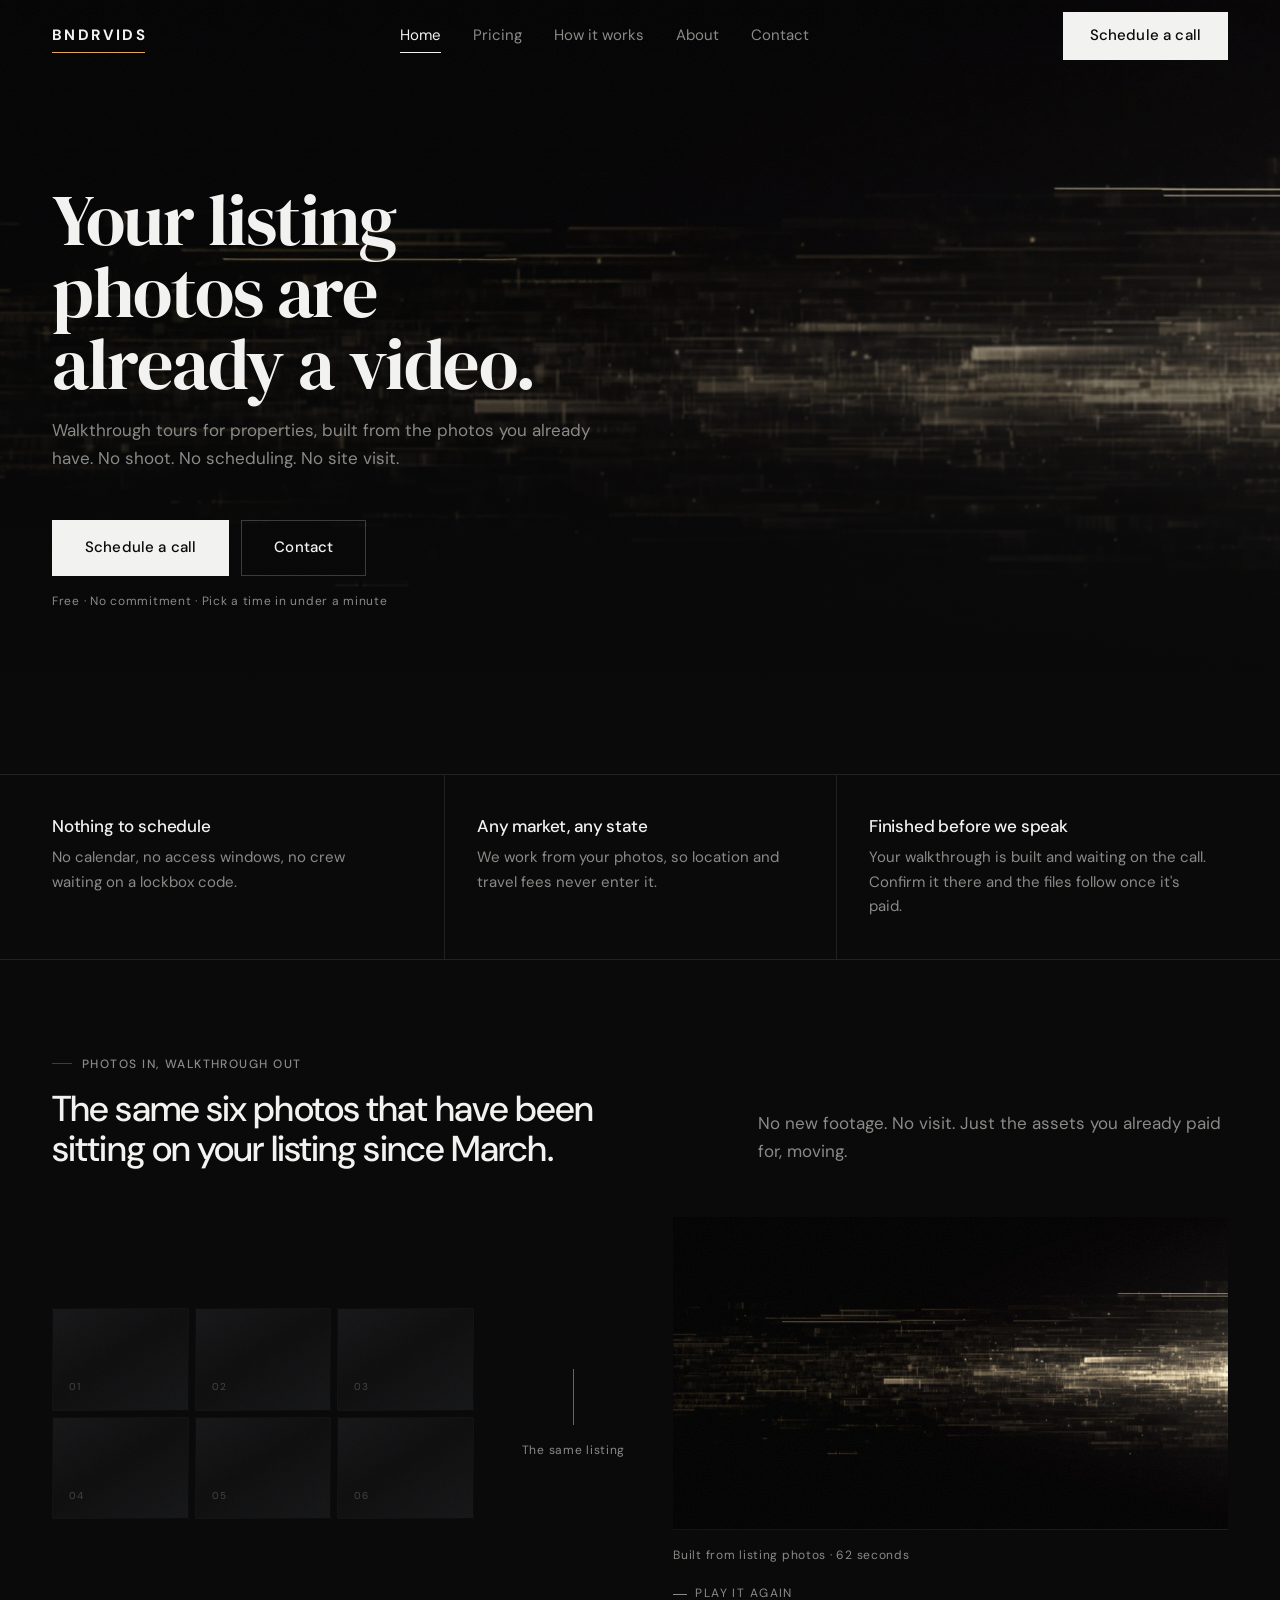
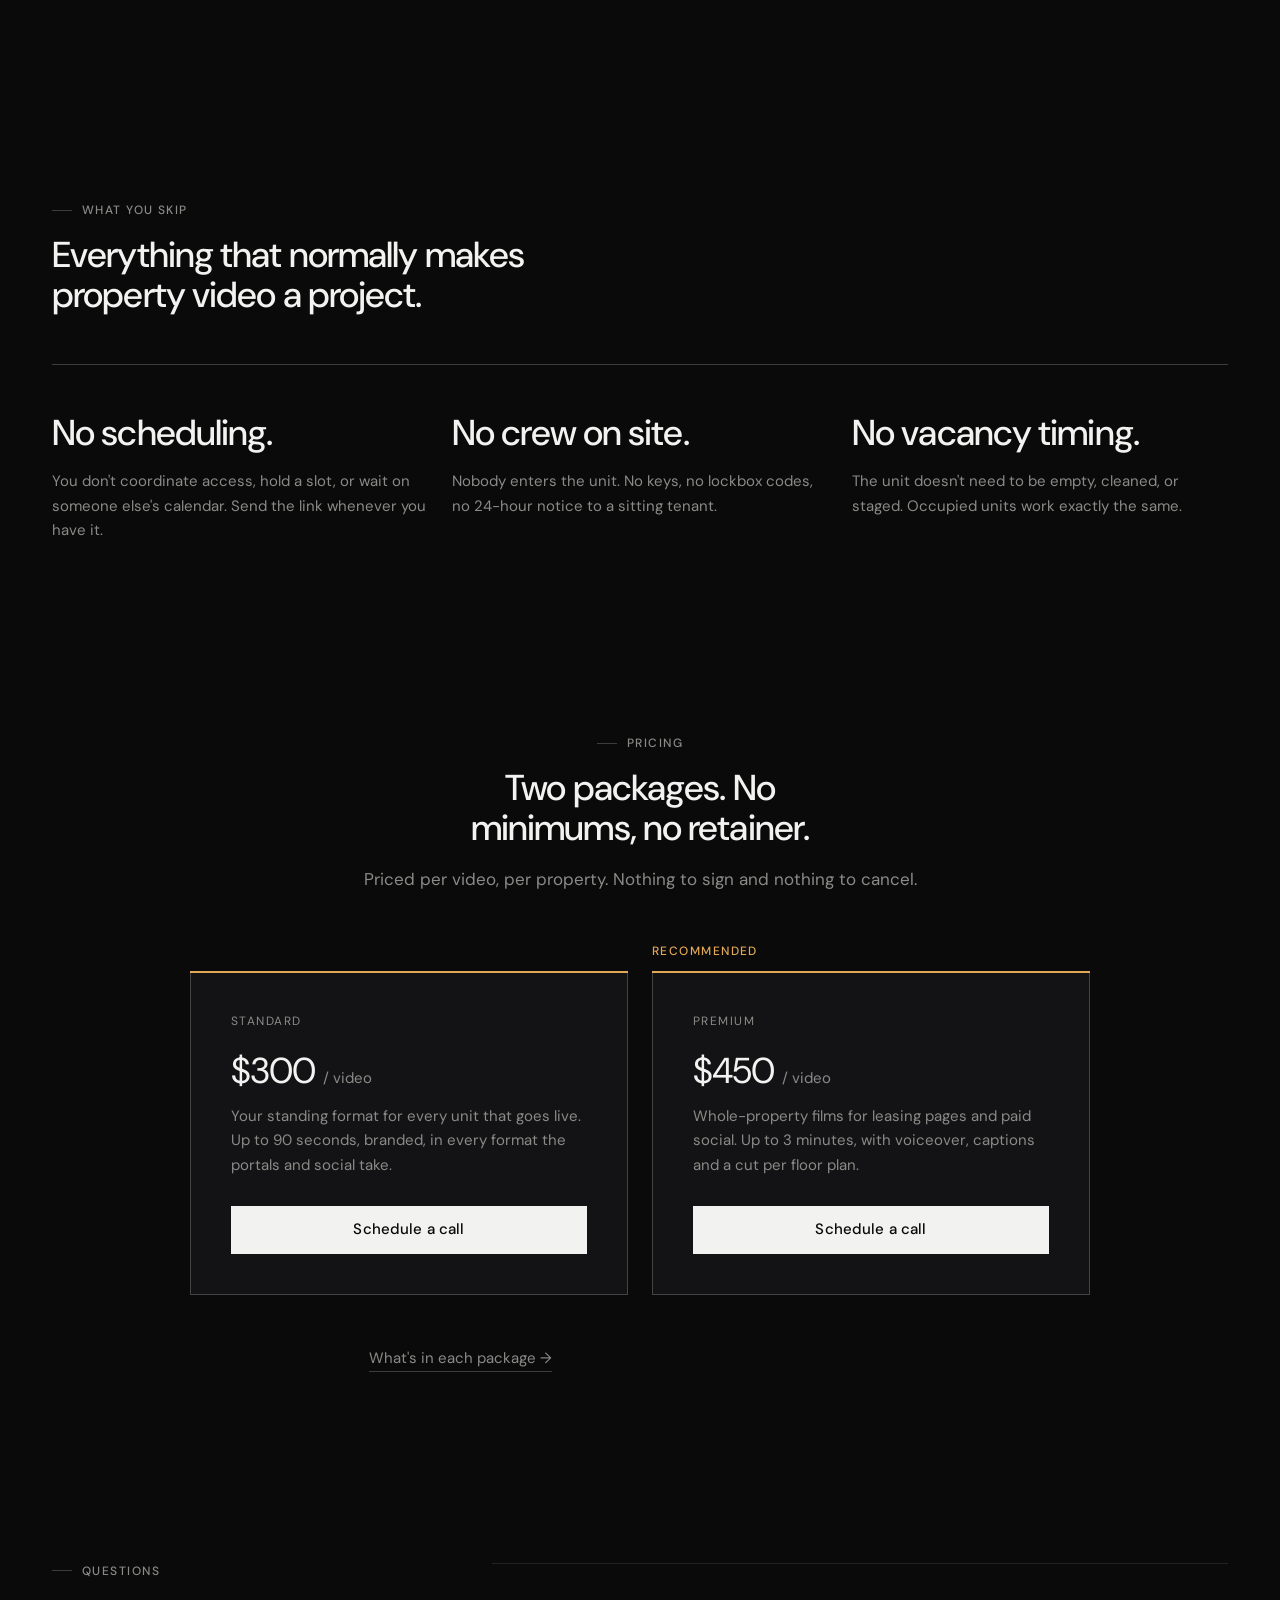
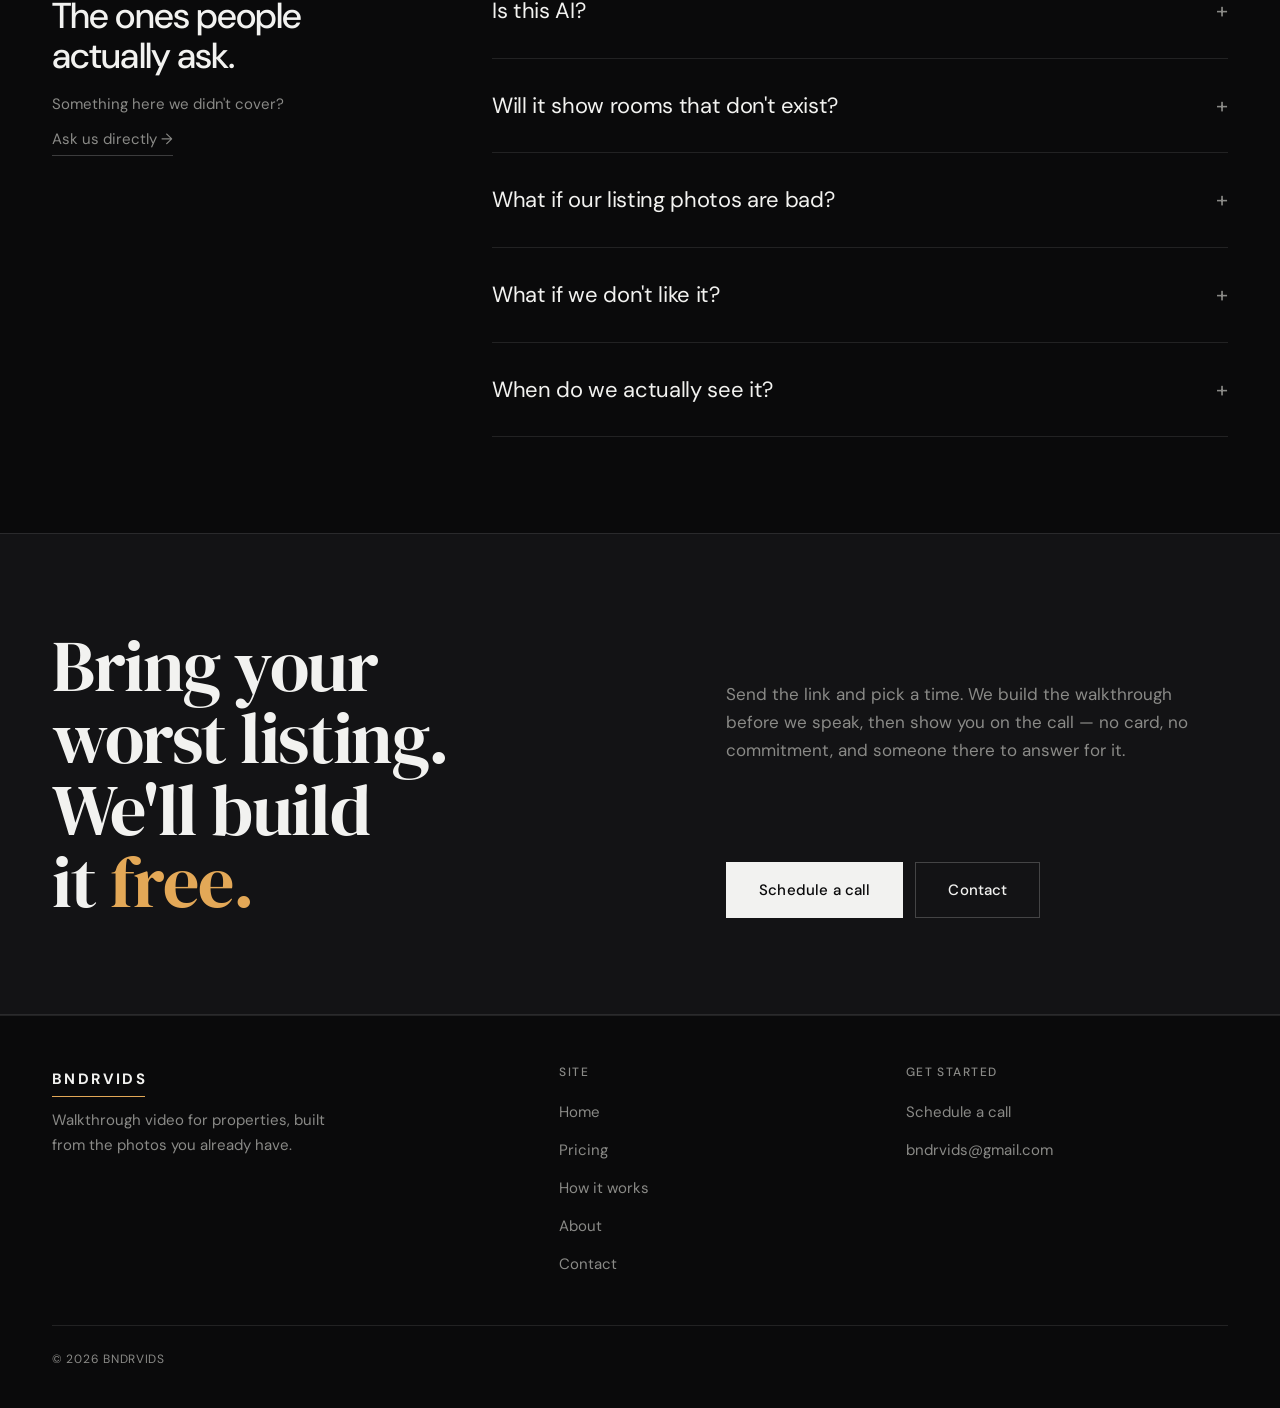
==== index.html @ 941a7cd3 "Fix the embed load order, and replace the listing fields with buttons The calendar never rendered, a" ====
<!DOCTYPE html>
<html lang="en">
<head>
<meta charset="utf-8">
<meta name="viewport" content="width=device-width, initial-scale=1">
<script>document.documentElement.classList.add('js')</script>
<title>BNDRVIDS — Walkthrough video for properties, built from your listing photos</title>
<meta name="description" content="Property walkthrough videos for apartment communities, agents and property portfolios, built from the listing photos you already have. No shoot, no scheduling, no site visit.">
<meta property="og:title" content="BNDRVIDS — Your listing photos are already a video">
<meta property="og:description" content="Walkthrough tours for properties, built from the photos you already have. No shoot. No scheduling. No site visit.">
<meta property="og:type" content="website">
<meta name="theme-color" content="#0A0A0B">
<link rel="preload" href="assets/fonts/DMSans.woff2" as="font" type="font/woff2" crossorigin>
<link rel="preload" href="assets/fonts/DMSerifDisplay-latin.woff2" as="font" type="font/woff2" crossorigin>
<link rel="icon" href="assets/img/favicon.svg" type="image/svg+xml">
<link rel="apple-touch-icon" href="assets/img/apple-touch-icon.png">
<meta property="og:image" content="https://bndrvids.com/assets/img/og-image.jpg">
<meta property="og:image:width" content="1200">
<meta property="og:image:height" content="630">
<meta property="og:image:alt" content="BNDRVIDS — walkthrough video for properties, built from listing photos.">
<meta property="og:url" content="https://bndrvids.com/">
<meta property="og:site_name" content="BNDRVIDS">
<meta name="twitter:card" content="summary_large_image">
<link rel="canonical" href="https://bndrvids.com/">
<link rel="stylesheet" href="assets/css/site.css">

<!-- Structured data. Every value here restates something already stated in
     visible copy on this site — the two prices, the email, the founder, the
     no-cost sample. Nothing is asserted to a search engine that a visitor
     cannot also read on the page. Keep it that way: if a price changes on
     /pricing it has to change here in the same commit. -->
<script type="application/ld+json">
{
  "@context": "https://schema.org",
  "@graph": [
    {
      "@type": "Organization",
      "@id": "https://bndrvids.com/#org",
      "name": "BNDRVIDS",
      "url": "https://bndrvids.com/",
      "logo": "https://bndrvids.com/assets/img/logo-wordmark.png",
      "image": "https://bndrvids.com/assets/img/og-image.jpg",
      "email": "bndrvids@gmail.com",
      "description": "Property walkthrough videos built from the listing photos a property already has \u2014 no shoot, no scheduling, no site visit.",
      "founder": { "@type": "Person", "name": "Maksim Bondar" },
      "areaServed": { "@type": "Country", "name": "United States" },
      "contactPoint": {
        "@type": "ContactPoint",
        "contactType": "sales",
        "email": "bndrvids@gmail.com",
        "areaServed": "US",
        "availableLanguage": "English"
      }
    },
    {
      "@type": "Service",
      "@id": "https://bndrvids.com/#service",
      "name": "Property walkthrough video from listing photos",
      "serviceType": "Real estate video production",
      "provider": { "@id": "https://bndrvids.com/#org" },
      "areaServed": { "@type": "Country", "name": "United States" },
      "description": "A walkthrough video of a property, built from the photos already on its listing. Nothing is shot on site and no space is shown that the photo set does not cover.",
      "offers": [
        {
          "@type": "Offer",
          "name": "Standard",
          "description": "Walkthrough up to 90 seconds, branded, vertical and horizontal, with the exports the listing portals and social platforms take.",
          "price": "300",
          "priceCurrency": "USD",
          "url": "https://bndrvids.com/pricing",
          "availability": "https://schema.org/InStock"
        },
        {
          "@type": "Offer",
          "name": "Premium",
          "description": "Whole-property film up to 3 minutes with voiceover, captions, branded intro and outro, and a separate cut per floor plan.",
          "price": "450",
          "priceCurrency": "USD",
          "url": "https://bndrvids.com/pricing",
          "availability": "https://schema.org/InStock"
        }
      ]
    }
  ]
}
</script>
</head>
<body>
<a class="skip" href="#main">Skip to content</a>

<!-- ── Nav ──────────────────────────────────────────────────────────────── -->
<header class="nav">
  <div class="container nav__inner">
    <a class="nav__logo" href="/">BNDRVIDS</a>
    <nav class="nav__links" id="nav-menu" aria-label="Primary">
      <a href="/" aria-current="page">Home</a>
      <a href="/pricing">Pricing</a>
      <a href="/how-it-works">How it works</a>
      <a href="/about">About</a>
      <a href="/contact">Contact</a>
      <a class="btn btn--solid nav__cta" href="/start">Schedule a call</a>
    </nav>
    <div class="nav__right">
      <button class="nav__toggle" type="button" aria-expanded="false" aria-controls="nav-menu">Menu</button>
      <a class="btn btn--solid" href="/start">Schedule a call</a>
    </div>
    <div class="nav__progress" aria-hidden="true"></div>
  </div>
</header>

<main id="main">

  <!-- ── 01 · Hero ──────────────────────────────────────────────────────── -->
  <section class="hero">
    <!-- Poster is the abstract brand graphic, standing in until hero-loop.mp4
           exists. Drop that file in and the video simply plays over it. -->
    <div class="hero__bg media">
      <video autoplay muted loop playsinline preload="metadata" poster="assets/img/hero-poster.jpg">
        <!-- Drop the file in and restore this line: <source src="assets/video/hero-loop.mp4" type="video/mp4"> -->
      </video>
    </div>
    <div class="hero__scrim"></div>

    <div class="container hero__inner">
      <h1 class="reveal">Your listing photos are already a video.</h1>
      <p class="hero__sub reveal" style="--i:1">
        Walkthrough tours for properties, built from the photos you already have.
        No shoot. No scheduling. No site visit.
      </p>

      <div class="ctarow hero__cta reveal" style="--i:2">
        <a class="btn btn--solid btn--lg" href="/start">Schedule a call</a>
        <a class="btn btn--ghost btn--lg" href="/contact">Contact</a>
      </div>

      <p class="micro hero__micro reveal" style="--i:3">Free · No commitment · Pick a time in under a minute</p>
    </div>
  </section>

  <!-- ── 02 · Proof bar ─────────────────────────────────────────────────────
       Structural facts about the model — all true by construction, nothing
       invented. Swap in real volume numbers once you have them (see README).
  ──────────────────────────────────────────────────────────────────────── -->
  <section class="proof" aria-labelledby="proof-h">
    <h2 class="visually-hidden" id="proof-h">Why this works</h2>
    <div class="container proof__grid">
      <div class="proof__item reveal">
        <h3 class="proof__h">Nothing to schedule</h3>
        <p>No calendar, no access windows, no crew waiting on a lockbox code.</p>
      </div>
      <div class="proof__item reveal" style="--i:1">
        <h3 class="proof__h">Any market, any state</h3>
        <p>We work from your photos, so location and travel fees never enter it.</p>
      </div>
      <div class="proof__item reveal" style="--i:2">
        <h3 class="proof__h">Finished before we speak</h3>
        <p>Your walkthrough is built and waiting on the call. Confirm it there and the files follow once it's paid.</p>
      </div>
    </div>
  </section>

  <!-- ── 03 · Photos in, walkthrough out ────────────────────────────────────
       The single most important block on this site. It answers the only
       question that matters — "is this just a slideshow?" — before the
       visitor finishes asking it. Use your genuinely best example here.
  ──────────────────────────────────────────────────────────────────────── -->
  <section class="section">
    <div class="container">
      <div class="section__head reveal">
        <span class="eyebrow">Photos in, walkthrough out</span>
        <h2>The same six photos that have been sitting on your listing since March.</h2>
        <p>No new footage. No visit. Just the assets you already paid for, moving.</p>
      </div>

      <div class="swap reveal" style="--i:1">
        <!-- Six real listing photos belong in these frames — one <img> each,
             loading="lazy" decoding="async". Until they exist the numbered
             labels make the strip read as a contact sheet rather than as six
             slots that failed to load; site.js fades each label out the moment
             its image decodes, so dropping the files in needs no other edit. -->
        <div class="swap__photos">
          <div class="media media--4x3" data-label="01" style="--n:0"></div>
          <div class="media media--4x3" data-label="02" style="--n:1"></div>
          <div class="media media--4x3" data-label="03" style="--n:2"></div>
          <div class="media media--4x3" data-label="04" style="--n:3"></div>
          <div class="media media--4x3" data-label="05" style="--n:4"></div>
          <div class="media media--4x3" data-label="06" style="--n:5"></div>
        </div>

        <div class="swap__mid">
          <div class="swap__rule"></div>
          <span class="micro">The same listing</span>
        </div>

        <div class="swap__out">
          <div class="media media--16x9" data-hover>
            <video muted loop playsinline preload="none" poster="assets/img/walkthrough-poster.jpg">
              <!-- Drop the file in and restore this line: <source src="assets/video/walkthrough-demo.mp4" type="video/mp4"> -->
            </video>
          </div>
          <p class="micro" style="margin-top:16px">Built from listing photos · 62 seconds</p>
          <!-- A demonstration you can ask to see again, rather than one that
               loops at you. Hidden under reduced-motion, where the sequence
               lands in its finished state instead of playing. -->
          <button class="swap__replay" type="button" data-swap-replay>Play it again</button>
        </div>
      </div>
    </div>
  </section>

  <!-- ── 04 · The three things that don't exist ─────────────────────────── -->
  <section class="section">
    <div class="container">
      <div class="section__head reveal">
        <span class="eyebrow">What you skip</span>
        <h2>Everything that normally makes property video a project.</h2>
      </div>

      <div class="absence">
        <div class="absence__item reveal">
          <h3>No scheduling.</h3>
          <p>You don't coordinate access, hold a slot, or wait on someone else's calendar. Send the link whenever you have it.</p>
        </div>
        <div class="absence__item reveal" style="--i:1">
          <h3>No crew on site.</h3>
          <p>Nobody enters the unit. No keys, no lockbox codes, no 24-hour notice to a sitting tenant.</p>
        </div>
        <div class="absence__item reveal" style="--i:2">
          <h3>No vacancy timing.</h3>
          <p>The unit doesn't need to be empty, cleaned, or staged. Occupied units work exactly the same.</p>
        </div>
      </div>
    </div>
  </section>

  <!-- ── 07 · Pricing ───────────────────────────────────────────────────── -->
  <section class="section section--centered">
    <div class="container">
      <div class="section__head reveal">
        <span class="eyebrow">Pricing</span>
        <h2>Two packages. No minimums, no retainer.</h2>
        <p>Priced per video, per property. Nothing to sign and nothing to cancel.</p>
      </div>

      <!-- Summary here, full lists on /pricing. These two cards used to carry
           all ten bullets — the identical ten on the pricing page — which cost
           2.2 phone-screens to tell someone what they'd read again one click
           later, and made "What's in each package" a link to nothing new.
           Prices, names, the Recommended flag and the treatment all stay. -->
      <div class="tiers tiers--summary">
        <div class="tier reveal">
          <span class="tier__name">Standard</span>
          <div class="tier__price">$300 <span>/ video</span></div>
          <p class="tier__for">Your standing format for every unit that goes live. Up to 90 seconds, branded, in every format the portals and social take.</p>
          <a class="btn btn--solid" href="/start">Schedule a call</a>
        </div>

        <div class="tier reveal" style="--i:1">
          <span class="tier__flag">Recommended</span>
          <span class="tier__name">Premium</span>
          <div class="tier__price">$450 <span>/ video</span></div>
          <p class="tier__for">Whole-property films for leasing pages and paid social. Up to 3 minutes, with voiceover, captions and a cut per floor plan.</p>
          <a class="btn btn--solid" href="/start">Schedule a call</a>
        </div>
      </div>

      <p class="textlink-wrap" style="margin-top:48px"><a class="textlink" href="/pricing">What's in each package →</a></p>
    </div>
  </section>

  <!-- ── 10 · Testimonial ───────────────────────────────────────────────────
       DELIBERATELY EMPTY. Do not invent a quote — a fabricated testimonial on
       a live business site is a real liability and PMs check. Uncomment and
       fill in the moment you have a genuine one, with name, role, company and
       portfolio size. One real quote outperforms eight invented ones.

  <section class="section">
    <div class="container">
      <figure class="quote reveal">
        <blockquote>“…”</blockquote>
        <figcaption>
          <strong>Full Name</strong>
          Role · Company · 000 units
        </figcaption>
      </figure>
    </div>
  </section>
  ──────────────────────────────────────────────────────────────────────── -->

  <!-- ── 11 · FAQ ───────────────────────────────────────────────────────── -->
  <section class="section section--split">
    <div class="container">
      <div class="section__head reveal">
        <span class="eyebrow">Questions</span>
        <h2>The ones people actually ask.</h2>
        <p class="faq__aside">Something here we didn't cover?
          <a class="textlink" href="mailto:bndrvids@gmail.com">Ask us directly →</a>
        </p>
      </div>

      <div class="faq reveal" style="--i:1">
        <details>
          <summary>Is this AI?</summary>
          <div class="faq__a">
            <p>Yes. We use automated tooling to turn still photos into a moving walkthrough — that's what lets us build one before you've paid anything, and what makes this price possible.</p>
            <p>What matters is the source. Every video is built from your listing's own photos. We don't substitute stock footage or interiors from another property.</p>
          </div>
        </details>
        <details>
          <summary>Will it show rooms that don't exist?</summary>
          <div class="faq__a">
            <p>No. The walkthrough only covers what your photo set covers. If a room isn't in the photos, it isn't in the video.</p>
            <p>People sign for places off these videos sight unseen. A room we invented would be found the moment someone opened the door.</p>
          </div>
        </details>
        <details>
          <summary>What if our listing photos are bad?</summary>
          <div class="faq__a">
            <p>Bad lighting and odd angles we can work with, and usually improve. What we can't do is invent coverage: if the whole unit is four dark photos, the walkthrough will be short.</p>
            <p>Send it anyway. We'll tell you before you pay whether it's worth doing.</p>
          </div>
        </details>
        <!-- Three questions moved off this page rather than answered twice:
             "How many photos" is the first row of the requirements table on
             /how-it-works, "Where can we post" is the "What comes back" section
             on the same page, and "Can you match our brand" is a line item in
             both pricing tiers. Eight accordions on a homepage reads as a
             support page; these five are the ones that carry actual doubt. -->
        <details>
          <summary>What if we don't like it?</summary>
          <div class="faq__a">
            <p>You don't pay. You watch the finished walkthrough on the call before any invoice goes out — if it isn't right, we simply don't send one.</p>
            <p>It rarely comes to that. Anything small, you say on the call and we fix it there.</p>
          </div>
        </details>
        <details>
          <summary>When do we actually see it?</summary>
          <div class="faq__a">
            <p>On the call. We build the walkthrough from your listing before we speak, so the first time you hear from us there is already something to watch — not a pitch deck and not a quote.</p>
            <p>You confirm it there, and the files follow once the invoice is settled.</p>
          </div>
        </details>
      </div>
    </div>
  </section>

  <!-- ── 12 · The close ─────────────────────────────────────────────────────
       One closing CTA, not two. This block and the generic "See your listing
       as a video" finale that used to sit here were the same ask 1.3 screens
       apart, with the same field and the same button — the third identical
       listing-link form on one page. This one kept its place at the end
       because its offer is concrete: a specific listing, built free, no card.
  ──────────────────────────────────────────────────────────────────────── -->
  <section class="section band">
    <div class="container band__inner">
      <!-- Seven words, not twenty-one. At 72px in a 6fr column the old headline
           set to seven lines and pushed its own form below the fold — the
           closing CTA was a wall of serif with no visible way to act on it.
           The detail it was carrying belongs in the paragraph underneath. -->
      <h2 class="display reveal">Bring your worst listing. We'll build it <span class="accent">free.</span></h2>
      <p class="band__sub reveal" style="--i:1">
        Send the link and pick a time. We build the walkthrough before we speak,
        then show you on the call — no card, no commitment, and someone there to
        answer for it.
      </p>
      <div class="ctarow band__cta reveal" style="--i:2">
        <a class="btn btn--solid btn--lg" href="/start">Schedule a call</a>
        <a class="btn btn--ghost btn--lg" href="/contact">Contact</a>
      </div>
    </div>
  </section>

</main>

<!-- ── Footer ───────────────────────────────────────────────────────────── -->
<footer class="footer">
  <div class="container">
    <div class="footer__grid">
      <div class="footer__brand-col">
        <div class="footer__brand">BNDRVIDS</div>
        <p>Walkthrough video for properties, built from the photos you already have.</p>
      </div>
      <div>
        <h3 class="footer__h">Site</h3>
        <ul>
          <li><a href="/">Home</a></li>
          <li><a href="/pricing">Pricing</a></li>
          <li><a href="/how-it-works">How it works</a></li>
          <li><a href="/about">About</a></li>
          <li><a href="/contact">Contact</a></li>
        </ul>
      </div>
      <div>
        <h3 class="footer__h">Get started</h3>
        <ul>
          <li><a href="/start">Schedule a call</a></li>
          <li><a href="mailto:bndrvids@gmail.com">bndrvids@gmail.com</a></li>
        </ul>
      </div>
    </div>
    <div class="footer__base">
      <span class="micro">© <span data-year>2026</span> BNDRVIDS</span>
    </div>
  </div>
</footer>

<script src="assets/js/site.js"></script>
</body>
</html>
---- assets/css/site.css ----
/* ============================================================================
   BNDRVIDS — Design System
   ----------------------------------------------------------------------------
   Rules this file does not break:
     · Four colors + ONE accent. The accent belongs to the logo rule (nav and
       footer), plus at most 3 uses in page content. Nowhere else.
     · Two families: DM Serif Display for display only, DM Sans for all else.
     · One ladder: 12 / 15 / 17 / 22 / 28–36 / 44–72. No off-ladder values.
     · Line height and tracking are functions of size, not global constants.
     · Three spacing gaps: 96 section / 48 block / 16 element. No exceptions.
     · Zero border-radius, everywhere.
     · Two buttons: solid, ghost. Same height, same padding.
     · One ambient motion gesture: fade + 12px rise, 500ms. Everything else
       that moves is a response to something — a scroll position, a pointer, a
       value someone set. Nothing else plays on its own.
     · Interactive controls answer immediately and in place. A control that
       makes you scroll to find out what it did is not interactive.
   ========================================================================== */

/* --- Fonts -----------------------------------------------------------------
   Both families are self-hosted. DM Serif Display used to come from Google
   Fonts, which cost every page two extra DNS+TLS handshakes and a
   render-blocking third-party stylesheet that had to resolve before the font
   file it points at could even be discovered — a serial round-trip chain in
   front of the one thing on the page that is 72px tall. Serving the same two
   subsets ourselves collapses that to a single same-origin request, lets the
   CSP drop both Google hosts, and stops the site handing a visitor's IP to a
   third party just to draw a headline.

   DM Sans is the variable font: one file covering every weight from Thin to
   Black plus an optical-size axis, instead of a request per weight. WOFF2
   first (88KB), the original TTF (239KB) behind it as the fallback for the
   ~2% of browsers that predate WOFF2 — the browser takes the first format it
   understands, so modern ones never touch the TTF.
  ------------------------------------------------------------------------- */
@font-face {
  font-family: 'DM Sans';
  src: url('../fonts/DMSans.woff2') format('woff2'),
       url('../fonts/DMSans.ttf') format('truetype');
  font-weight: 100 1000;                 /* the whole variable range */
  font-style: normal;
  font-display: swap;
}

/* The same latin / latin-ext split Google serves, kept rather than merged: a
   US visitor never downloads the 10KB of accented glyphs they will not see,
   and someone typing an accented name into the request form still gets them. */
@font-face {
  font-family: 'DM Serif Display';
  src: url('../fonts/DMSerifDisplay-latin.woff2') format('woff2');
  font-weight: 400;
  font-style: normal;
  font-display: swap;
  unicode-range: U+0000-00FF, U+0131, U+0152-0153, U+02BB-02BC, U+02C6, U+02DA,
                 U+02DC, U+0304, U+0308, U+0329, U+2000-206F, U+20AC, U+2122,
                 U+2191, U+2193, U+2212, U+2215, U+FEFF, U+FFFD;
}
@font-face {
  font-family: 'DM Serif Display';
  src: url('../fonts/DMSerifDisplay-latin-ext.woff2') format('woff2');
  font-weight: 400;
  font-style: normal;
  font-display: swap;
  unicode-range: U+0100-02BA, U+02BD-02C5, U+02C7-02CC, U+02CE-02D7,
                 U+02DD-02FF, U+0304, U+0308, U+0329, U+1D00-1DBF, U+1E00-1E9F,
                 U+1EF2-1EFF, U+2020, U+20A0-20AB, U+20AD-20C0, U+2113,
                 U+2C60-2C7F, U+A720-A7FF;
}

/* --- Reset ---------------------------------------------------------------- */
*, *::before, *::after { box-sizing: border-box; }
* { margin: 0; padding: 0; }
html { -webkit-text-size-adjust: 100%; }
img, video, svg { display: block; max-width: 100%; }
button, input, select, textarea { font: inherit; color: inherit; background: none; border: none; }
/* fieldset ships with a border and a min-width that ignores flex/grid parents. */
fieldset { border: 0; min-width: 0; }
legend { padding: 0; }
button { cursor: pointer; }
a { color: inherit; text-decoration: none; }
ul, ol { list-style: none; }

/* --- Tokens --------------------------------------------------------------- */
:root {
  /* Color: base, surface, text, muted + one accent. That is the whole palette. */
  --base:        #0A0A0B;   /* not #000 — pure black flattens video */
  --surface:     #131315;
  --text:        #F2F2F0;   /* not #FFF — kills halation on dark */
  --muted:       #8A8A87;
  --accent:      #E3A857;
  --line:        rgba(242, 242, 240, 0.10);
  --line-strong: rgba(242, 242, 240, 0.22);
  --wash:        rgba(242, 242, 240, 0.04);

  /* Type — two families, zero overlap in role. The serif never sets a label,
     the sans never sets a display line. */
  --font-display: 'DM Serif Display', 'Iowan Old Style', Georgia, serif;
  --font-sans: 'DM Sans', -apple-system, BlinkMacSystemFont, 'Segoe UI', system-ui, sans-serif;

  /* Ladder. Line height and tracking are functions of size, never constants —
     see the paired --lh-* / --ls-* values below. */
  --t-micro: 0.75rem;                            /* 12 — eyebrows, labels */
  --t-sm:    0.9375rem;                          /* 15 — small, buttons */
  --t-body:  1.0625rem;                          /* 17 — body */
  --t-md:    1.375rem;                           /* 22 — h3, lede */
  --t-lg:    clamp(1.75rem, 3vw, 2.25rem);       /* 28–36 — section headlines */
  --t-xl:    clamp(2.75rem, 6.5vw, 4.5rem);      /* 44–72 — display, serif */

  /* Tight at the top, loose in the middle. Nothing shares a value with a step
     two rungs away. */
  --lh-display: 1.0;
  --lh-h2:      1.12;
  --lh-h3:      1.35;
  --lh-body:    1.65;
  --lh-small:   1.55;

  /* Negative for large, zero for body, positive for small caps. */
  --ls-display: -0.02em;
  --ls-h2:      -0.025em;
  --ls-h3:      -0.015em;
  --ls-lede:    -0.01em;
  --ls-micro:    0.12em;

  /* Space: the between-sections gap must dwarf every gap inside a section.
     96, down from 120. Padding applies top AND bottom, so 120 put 240px of
     nothing between one section's last line and the next section's first —
     read back as a customer, the page kept losing its train of thought. 96
     still doubles the 48 block gap, so the hierarchy the rule protects is
     intact; the page is just no longer mostly air. */
  --gap-section: 96px;
  --gap-block:    48px;
  --gap-element:  16px;

  /* Grid */
  --container: 1240px;
  --gutter: 24px;
  --margin: 32px;

  /* Motion */
  --ease: cubic-bezier(0.16, 1, 0.3, 1);
  --dur: 500ms;
}

@media (max-width: 900px) {
  :root { --gap-section: 64px; --gap-block: 36px; --margin: 20px; }
}

/* --- Base ----------------------------------------------------------------- */
body {
  background: var(--base);
  color: var(--text);
  font-family: var(--font-sans);
  font-size: var(--t-body);
  line-height: var(--lh-body);
  font-optical-sizing: auto;
  -webkit-font-smoothing: antialiased;
  -moz-osx-font-smoothing: grayscale;
  overflow-x: hidden;
}

h1, h2, h3, h4 { text-wrap: balance; }

/* Display — DM Serif Display, and ONLY here. Never below 44px, never body.
   It has a single weight (400) by design; asking for 500+ would synthesise a
   fake bold, which is the fastest way to make a serif look counterfeit. */
h1, .display {
  font-family: var(--font-display);
  font-weight: 400;
  font-size: var(--t-xl);
  line-height: var(--lh-display);
  letter-spacing: var(--ls-display);
}

h2 { font-weight: 500; font-size: var(--t-lg); line-height: var(--lh-h2); letter-spacing: var(--ls-h2); }
h3 { font-weight: 500; font-size: var(--t-md); line-height: var(--lh-h3); letter-spacing: var(--ls-h3); }
h4 { font-weight: 500; font-size: var(--t-body); line-height: 1.4; letter-spacing: -0.01em; }
/* Promoted from <h4> so the document outline has no skipped level; the type
   is the h4 rung of the ladder either way. */
.proof__h, .startaside__h { font-weight: 500; font-size: var(--t-body); line-height: 1.4; letter-spacing: -0.01em; }

p { max-width: 68ch; }                        /* never let body run the full viewport */
strong { font-weight: 500; color: var(--text); }

::selection { background: var(--text); color: var(--base); }

/* A default light scrollbar down the edge of a near-black page is a bright
   strip on every screen — small, but visible 100% of the time. */
html { color-scheme: dark; scrollbar-color: #2A2A2E var(--base); }
::-webkit-scrollbar { width: 12px; height: 12px; }
::-webkit-scrollbar-track { background: var(--base); }
::-webkit-scrollbar-thumb { background: #2A2A2E; border: 3px solid var(--base); }
::-webkit-scrollbar-thumb:hover { background: #3A3A40; }

/* Skip link — off-screen until focused, then a real, styled control. */
.skip {
  position: fixed;
  top: 12px; left: 12px;
  z-index: 200;
  padding: 12px 20px;
  background: var(--text);
  color: var(--base);
  font-size: var(--t-sm);
  font-weight: 500;
  transform: translateY(-200%);
  transition: transform 240ms var(--ease);
}
.skip:focus-visible { transform: none; outline-offset: 2px; }

:focus-visible {
  outline: 2px solid var(--accent);
  outline-offset: 3px;
}

@media (prefers-reduced-motion: no-preference) {
  html { scroll-behavior: smooth; }
}

/* --- Layout --------------------------------------------------------------- */
.container {
  width: 100%;
  max-width: var(--container);
  margin-inline: auto;
  padding-inline: var(--margin);
}

.section { padding-block: var(--gap-section); }
.section--tight { padding-block: calc(var(--gap-section) * 0.55); }
.section--surface { background: var(--surface); }
.section--hairline { border-top: 1px solid var(--line); }

.grid {
  display: grid;
  grid-template-columns: repeat(12, 1fr);
  gap: var(--gutter);
}

/* Editorial masthead: headline left, supporting line bottom-right. A single
   660px column left the right 45% of every section dead, which is most of why
   the page read as a stack of stranded blocks rather than a composition. */
.section__head {
  display: grid;
  grid-template-columns: 7fr 5fr;
  gap: var(--gap-element) var(--gap-block);
  align-items: end;
  /* One block gap. The 1.5x version put 72px between a two-line headline and
     the content it introduces, which on the text-only sections left the
     headline floating unattached to anything. */
  margin-bottom: var(--gap-block);
}
.section__head .eyebrow { grid-column: 1 / -1; margin-bottom: 0; }
.section__head h2 { max-width: 22ch; }
.section__head p { color: var(--muted); margin-top: 0; padding-bottom: 4px; }
@media (max-width: 860px) {
  .section__head { grid-template-columns: 1fr; }
  .section__head h2 { max-width: none; }
}

.eyebrow {
  display: block;
  font-size: var(--t-micro);
  text-transform: uppercase;
  letter-spacing: var(--ls-micro);
  line-height: 1.4;
  font-weight: 500;
  color: var(--muted);
  margin-bottom: var(--gap-element);
}
.eyebrow::before {
  content: '';
  display: inline-block;
  width: 20px;
  height: 1px;
  background: var(--line-strong);
  vertical-align: middle;
  margin-right: 10px;
  transform: translateY(-1px);
}

.lede { font-size: var(--t-md); line-height: var(--lh-h3); letter-spacing: var(--ls-lede); color: var(--muted); }
.muted { color: var(--muted); }
.micro { font-size: var(--t-micro); line-height: var(--lh-small); letter-spacing: 0.06em; color: var(--muted); }
.accent { color: var(--accent); }
.stack > * + * { margin-top: var(--gap-element); }
.stack-block > * + * { margin-top: var(--gap-block); }

/* --- Buttons: exactly two ------------------------------------------------- */
.btn {
  display: inline-flex;
  align-items: center;
  justify-content: center;
  height: 48px;
  padding-inline: 26px;
  font-size: var(--t-sm);
  font-weight: 500;
  letter-spacing: 0.01em;
  line-height: 1;
  border: 1px solid transparent;
  white-space: nowrap;
  transition: background 300ms var(--ease), border-color 300ms var(--ease), color 300ms var(--ease);
}
.btn--solid { background: var(--text); color: var(--base); }
.btn--solid:hover { background: #FFFFFF; }
.btn--ghost { border-color: var(--line-strong); color: var(--text); }
.btn--ghost:hover { border-color: var(--text); }
.btn--lg { height: 56px; padding-inline: 32px; }

.textlink {
  font-size: var(--t-sm);
  color: var(--muted);
  border-bottom: 1px solid var(--line-strong);
  padding-bottom: 3px;
  transition: color 300ms var(--ease), border-color 300ms var(--ease);
}
.textlink:hover { color: var(--text); border-color: var(--text); }

/* --- The CTA row ----------------------------------------------------------
   Was a listing-link field plus a submit button, on the theory that pasting a
   URL was a lower-committing first move than clicking through. It was not: the
   field collected a link only to hand it to cal.com, which now asks for it as
   a required question on the booking form itself. Two buttons say what happens
   next without pretending to be a step.
  ------------------------------------------------------------------------- */
.ctarow { display: flex; flex-wrap: wrap; gap: 12px; }
@media (max-width: 480px) {
  .ctarow { flex-direction: column; align-items: stretch; }
  .ctarow .btn { width: 100%; }
}

/* --- Nav ------------------------------------------------------------------ */
.nav {
  position: fixed;
  inset: 0 0 auto 0;
  height: 72px;
  z-index: 100;
  display: flex;
  align-items: center;
  border-bottom: 1px solid transparent;
  transition: background 400ms var(--ease), border-color 400ms var(--ease);
}
.nav.is-scrolled {
  background: rgba(10, 10, 11, 0.86);
  -webkit-backdrop-filter: blur(10px);
  backdrop-filter: blur(10px);
  border-bottom-color: var(--line);
}
/* Promote the fixed header to its own compositing layer. A backdrop-filter on
   a fixed element forces the browser to re-blur the page behind it every frame
   of every scroll — the single most common cause of a site that scrolls like
   it's stuttering. Higher opacity + smaller radius costs far less per frame. */
.nav { will-change: background-color; transform: translateZ(0); }
.nav__inner { display: flex; align-items: center; justify-content: space-between; gap: var(--gap-block); width: 100%; }
/* The wordmark, reproduced natively rather than as an image: it stays crisp at
   any DPI, costs no request, and inherits colour. The Canva PNG is the
   canonical artwork for off-site use — invoices, email, social. Same letter-
   spacing (0.16em) and the same single amber rule, so they are one mark. */
.nav__logo {
  position: relative;
  font-size: var(--t-sm);
  font-weight: 700;
  letter-spacing: 0.16em;
}
.nav__logo::after,
.footer__brand::after {
  content: '';
  position: absolute;
  left: 0; right: 0.16em;          /* discount the trailing letter-space */
  bottom: -5px;
  height: 1px;
  background: var(--accent);
}
.nav__links { display: flex; align-items: center; gap: 32px; }
.nav__links a {
  font-size: var(--t-sm);
  color: var(--muted);
  transition: color 300ms var(--ease);
}
.nav__links a:hover, .nav__links a[aria-current="page"] { color: var(--text); }
.nav__right { display: flex; align-items: center; gap: 32px; }
.nav__toggle { display: none; font-size: var(--t-sm); color: var(--muted); }
/* The mobile menu's copy of the primary action. Hidden until there is a menu
   to put it in — see the note in the breakpoint below. */
.nav__cta { display: none; }

@media (max-width: 860px) {
  /* Full height, not a drop-down flap. Anchored `auto` at the bottom, the panel
     ended wherever the links ended: page content sat visibly beneath it on the
     same background, and because the panel is fixed, scrolling slid that content
     around underneath a menu that stayed put. Covering the viewport removes both
     problems and leaves nothing behind the menu to mis-tap. */
  .nav__links {
    position: fixed;
    /* Height, not `bottom: 0`. `.nav` carries transform: translateZ(0) for
       compositing, and a transformed ancestor becomes the containing block for
       its position:fixed descendants — so `bottom: 0` resolved against the 72px
       header and collapsed this panel to 53px. Sizing it in viewport units
       keeps it independent of that. */
    top: 72px; left: 0; right: 0;
    height: calc(100vh - 72px);
    height: calc(100svh - 72px);
    flex-direction: column;
    align-items: stretch;
    gap: 0;
    background: var(--base);
    border-top: 1px solid var(--line);
    padding: 8px var(--margin) calc(var(--margin) + 24px);
    display: none;
    overflow-y: auto;
    overscroll-behavior: contain;
  }
  .nav.is-open .nav__links { display: flex; }
  .nav__links a { padding-block: 16px; font-size: var(--t-body); }
  /* 39x25 was the primary navigation control on every phone. */
  .nav__toggle { display: inline-flex; align-items: center; min-height: 44px; padding-inline: 4px; }
  .nav__right .btn { display: none; }

  /* "Schedule a call" is the whole point of the site, and the breakpoint above
     hides the header button. Without this it was absent from mobile entirely —
     no path to the booking form from the menu at all. Pinned to the bottom of
     the panel so it reads as the action, not the sixth nav item. */
  .nav__links .nav__cta {
    display: inline-flex;
    align-self: flex-start;
    margin-top: auto;
    padding-block: 0;
    padding-inline: 26px;
    font-size: var(--t-sm);
    color: var(--base);
  }
  .nav__links .nav__cta::after { display: none; }   /* buttons don't draw the link rule */
}

/* --- Hero ----------------------------------------------------------------- */
/* Centred, not bottom-anchored, and short of a full viewport. Bottom-anchoring
   over full-bleed video is the premium pattern, but it only works when there IS
   video — otherwise the top two-thirds is a hole with text fallen to the floor.
   Centred reads as deliberate breathing room either way. */
.hero {
  position: relative;
  min-height: 86svh;
  display: flex;
  align-items: center;
  padding-block: 140px 120px;
  overflow: hidden;
}
/* Specificity matters here: .hero__bg also carries .media, and `.media
   { position: relative }` is declared later in this file. At equal specificity
   the later rule wins, which turned this into a relatively-positioned box with
   no height — collapsing the hero video to 0x0 so neither the poster nor the
   loop could ever paint. Two classes beats one; don't reduce it back. */
.hero .hero__bg { position: absolute; inset: 0; z-index: 0; }
.hero__bg video { width: 100%; height: 100%; object-fit: cover; }
/* Lighter than it was. The old scrim crushed the upper two-thirds of the hero
   to solid black, so with no video loaded the first screen read as a void with
   text stranded at the bottom. This keeps text contrast while letting the frame
   behind it stay visible. */
.hero__scrim {
  position: absolute;
  inset: 0;
  z-index: 1;
  background: linear-gradient(to top, var(--base) 0%, rgba(10,10,11,0.86) 22%, rgba(10,10,11,0.45) 55%, rgba(10,10,11,0.25) 100%);
}
.hero__inner { position: relative; z-index: 2; width: 100%; }
.hero h1 { max-width: 16ch; }
.hero__sub { margin-top: var(--gap-element); max-width: 46ch; color: var(--muted); }
.hero__cta { margin-top: var(--gap-block); }
.hero__micro { margin-top: var(--gap-element); }

/* Page hero for interior pages — no video, same rhythm */
.pagehead { padding-top: 200px; padding-bottom: var(--gap-section); }
.pagehead h1 { max-width: 18ch; }
.pagehead .lede { margin-top: var(--gap-block); max-width: 56ch; }

/* --- Media: graded placeholder that never looks broken -------------------- */
.media {
  position: relative;
  background: linear-gradient(148deg, #1B1B1F 0%, #0F0F11 46%, #191A1D 100%);
  overflow: hidden;
}
.media::before {
  content: '';
  position: absolute;
  inset: 0;
  pointer-events: none;
  z-index: 2;
  background-image: url("data:image/svg+xml,%3Csvg xmlns='http://www.w3.org/2000/svg' width='120' height='120'%3E%3Cfilter id='n'%3E%3CfeTurbulence type='fractalNoise' baseFrequency='0.85' numOctaves='3'/%3E%3C/filter%3E%3Crect width='100%25' height='100%25' filter='url(%23n)' opacity='0.055'/%3E%3C/svg%3E");
}
.media[data-label]::after {
  content: attr(data-label);
  position: absolute;
  left: 16px;
  bottom: 14px;
  z-index: 3;
  font-size: 10px;
  letter-spacing: 0.14em;
  text-transform: uppercase;
  color: rgba(242, 242, 240, 0.30);
  transition: opacity 400ms var(--ease);
}
.media.is-loaded::after { opacity: 0; }
.media video, .media img { position: absolute; inset: 0; width: 100%; height: 100%; object-fit: cover; z-index: 1; }
.media--16x9 { aspect-ratio: 16 / 9; }
.media--9x16 { aspect-ratio: 9 / 16; }
.media--4x3  { aspect-ratio: 4 / 3; }
.media--1x1  { aspect-ratio: 1 / 1; }
/* Portrait. The founder photo is 1320x2049 (~0.64); in the landscape 4:3 frame
   object-fit: cover would have cut off either the top of the head or most of
   the suit. 2:3 crops roughly 3% off the sides and nothing off the top. */
.media--2x3  { aspect-ratio: 2 / 3; }

/* --- Proof bar ------------------------------------------------------------ */
.proof { border-block: 1px solid var(--line); }
.proof__grid { display: grid; grid-template-columns: repeat(3, 1fr); }
.proof__item { padding: 40px 0 40px 32px; border-left: 1px solid var(--line); }
.proof__item:first-child { padding-left: 0; border-left: none; }
.proof__h { margin-bottom: 6px; }
.proof__item p { font-size: var(--t-sm); color: var(--muted); max-width: 34ch; }
@media (max-width: 860px) {
  .proof__grid { grid-template-columns: 1fr; }
  .proof__item { padding: 28px 0; border-left: none; border-top: 1px solid var(--line); }
  .proof__item:first-child { border-top: none; }
}

/* --- Photos in / walkthrough out: the most important block on the site ----- */
/* Photos small and flat on the left, video large on the right — the size
   difference IS the argument. A 2-col photo grid made the left column taller
   than the video and left the payoff stranded in dead space; 3 columns makes
   the strip short and wide so both sides sit on the same optical line. */
.swap { display: grid; grid-template-columns: 0.95fr auto 1.25fr; gap: var(--gap-block); align-items: center; }
.swap__photos { display: grid; grid-template-columns: repeat(3, 1fr); gap: 6px; }
.swap__photos .media { filter: saturate(0.55) brightness(0.78); }
.swap__mid { text-align: center; }
.swap__rule { width: 1px; height: 56px; background: var(--line-strong); margin: 0 auto var(--gap-element); }
.swap__mid .micro { display: block; white-space: nowrap; }
@media (max-width: 1000px) {
  .swap { grid-template-columns: 1fr; }
  .swap__rule { width: 56px; height: 1px; margin-bottom: 12px; }
  .swap__mid { padding-block: 8px; }
}

/* --- Absence block: the moat, rendered as a section -------------------------
   ONE continuous rule above the row, not one per column. Three short borders
   separated by gutters is the definition of a chopped-up page.
  ------------------------------------------------------------------------- */
.absence {
  display: grid;
  grid-template-columns: repeat(3, 1fr);
  gap: var(--gutter);
  border-top: 1px solid var(--line-strong);
  padding-top: var(--gap-block);
}
/* No strike. A 2px rule through a 32px headline made the three main benefits
   genuinely effortful to read — and the words already begin with "No", so the
   line was saying it a second time at the cost of legibility. */
.absence__item h3 {
  font-size: var(--t-lg);            /* text-only sections need weight */
  line-height: var(--lh-h2);
  letter-spacing: var(--ls-h2);
  margin-bottom: var(--gap-element);
}
.absence__item p { font-size: var(--t-sm); color: var(--muted); }
@media (max-width: 860px) { .absence { grid-template-columns: 1fr; gap: var(--gap-block); } }

/* Four across. At ~276px a column, the 32px heading wraps to three ragged
   lines, so this variant steps the heading down a rung. */
.absence--4 { grid-template-columns: repeat(4, 1fr); }
.absence--4 .absence__item h3 {
  font-size: var(--t-md);
  line-height: var(--lh-h3);
  letter-spacing: var(--ls-h3);
}
@media (max-width: 1000px) and (min-width: 861px) {
  .absence--4 { grid-template-columns: repeat(2, 1fr); row-gap: var(--gap-block); }
}
@media (max-width: 860px) { .absence--4 { grid-template-columns: 1fr; } }

/* --- The math block ------------------------------------------------------- */
.math { display: grid; grid-template-columns: 5fr 7fr; gap: var(--gap-block); align-items: center; }
.math__body { max-width: 40ch; }
.math__body p + p { margin-top: var(--gap-element); }
/* width:100% is load-bearing. margin-left:auto on a grid item cancels
   justify-self:stretch, so the item shrink-to-fits — and an empty aspect-ratio
   box has no intrinsic width, so it collapsed to 0x0 and vanished. */
.math__viz { width: 100%; max-width: 320px; justify-self: end; }
/* Founder block reverses the order — image first, text second — so the photo
   aligns to the container edge instead of being pushed toward the text the way
   a right-hand viz is. Slightly wider too: it's a face, not a clip. */
.math--founder .math__viz { justify-self: start; max-width: 360px; }
@media (max-width: 900px) {
  /* Stacked, a 320px-wide portrait is 480px tall before a word of the bio —
     half a phone screen spent on a headshot. 200 still reads as a person. */
  .math--founder .math__viz { max-width: 200px; }
}
@media (max-width: 900px) {
  .math { grid-template-columns: 1fr; }
  .math__viz { max-width: 240px; justify-self: start; }
}

/* --- Pricing tiers -------------------------------------------------------- */
/* Two tiers, not three — capped so the cards don't stretch to half a 1360px
   container each and stop reading as cards. */
.tiers {
  display: grid;
  grid-template-columns: repeat(2, 1fr);
  gap: var(--gutter);
  align-items: stretch;
  max-width: 900px;
  margin-inline: auto;                   /* centred, not left-anchored */
  /* Room for the "Recommended" label to sit above a card without pushing that
     card down — the two card tops stay level. */
  padding-top: 30px;
}

/* Pricing is the one section that centres. Centred cards under a left-aligned
   masthead reads as a mistake, so the header centres with them. */
.section--centered .section__head {
  grid-template-columns: 1fr;
  justify-items: center;
  text-align: center;
  max-width: 720px;
  margin-inline: auto;
}
.section--centered .section__head h2 { max-width: 24ch; }
.section--centered .section__head p { padding-bottom: 0; }
.section--centered .textlink-wrap { text-align: center; }
/* Both tiers carry an identical treatment — same surface, same border, same
   amber rule, same button. There is no "featured" variant: singling one out
   made the pair read as an upsell rather than as a choice between two things.
   The two rules are one component gesture, not two separate accent uses. */
.tier {
  position: relative;
  background: var(--surface);
  border: 1px solid var(--line-strong);
  padding: 40px;
  display: flex;
  flex-direction: column;
}
.tier::before {
  content: '';
  position: absolute;
  inset: -1px -1px auto -1px;
  height: 2px;
  background: var(--accent);
}
/* Sits above the card, outside it — so the recommendation is a note about the
   card rather than a change to it, and both cards keep an identical treatment.
   Real markup, not content: attr(), so screen readers actually announce it. */
.tier__flag {
  position: absolute;
  /* -1px, not 0: absolute offsets resolve against the padding box, so `0`
     sits inside the card's 1px border and misses the amber rule's left end. */
  left: -1px;
  bottom: calc(100% + 12px);
  font-size: var(--t-micro);
  line-height: 1.4;
  text-transform: uppercase;
  letter-spacing: var(--ls-micro);
  font-weight: 500;
  color: var(--accent);
  white-space: nowrap;
}

.tier__name { font-size: var(--t-micro); text-transform: uppercase; letter-spacing: var(--ls-micro); color: var(--muted); }
.tier__price { font-size: var(--t-lg); line-height: var(--lh-h2); letter-spacing: var(--ls-h2); margin-top: 20px; font-variant-numeric: tabular-nums; }
.tier__price span { font-size: var(--t-sm); color: var(--muted); letter-spacing: 0; }
.tier__for { font-size: var(--t-sm); color: var(--muted); margin-top: 12px; padding-bottom: 28px; border-bottom: 1px solid var(--line); }
/* Summary variant (homepage): no bullet list, so the description carries the
   height and the button sits directly under it rather than after a 48px void
   where a list used to be. */
.tiers--summary .tier__for { border-bottom: none; padding-bottom: 0; flex: 1; }
.tiers--summary .tier .btn { margin-top: 28px; }

.tier__list { margin-top: 28px; margin-bottom: var(--gap-block); flex: 1; }
.tier__list li { font-size: var(--t-sm); padding-left: 20px; position: relative; }
.tier__list li + li { margin-top: 12px; }
.tier__list li::before { content: '—'; position: absolute; left: 0; color: var(--muted); }
@media (max-width: 900px) {
  /* Stacked, the label drops into the gap between cards — a 24px gutter isn't
     enough for it to clear the card above. */
  .tiers { grid-template-columns: 1fr; row-gap: var(--gap-block); }
}

/* --- Steps ---------------------------------------------------------------- */
.steps {
  display: grid;
  grid-template-columns: repeat(3, 1fr);
  gap: var(--gutter);
  border-top: 1px solid var(--line-strong);
  padding-top: var(--gap-block);
}
.step__num { font-size: var(--t-micro); letter-spacing: 0.14em; color: var(--muted); font-variant-numeric: tabular-nums; }
.step h3 { margin-top: var(--gap-element); }
.step p { font-size: var(--t-sm); color: var(--muted); margin-top: 12px; }
@media (max-width: 860px) { .steps { grid-template-columns: 1fr; gap: var(--gap-block); } }

/* Four across once the payment step joins the sequence. */
.steps--4 { grid-template-columns: repeat(4, 1fr); }
@media (max-width: 1000px) and (min-width: 861px) {
  .steps--4 { grid-template-columns: repeat(2, 1fr); row-gap: var(--gap-block); }
}
@media (max-width: 860px) { .steps--4 { grid-template-columns: 1fr; } }

/* --- Sample offer band ---------------------------------------------------- */
.band { background: var(--surface); border-block: 1px solid var(--line); }
/* Headline left across both rows, supporting line and CTA stacked right —
   so the open right side is closed by content instead of trailing off. */
.band__inner {
  display: grid;
  grid-template-columns: 6fr 5fr;
  gap: var(--gap-block) calc(var(--gap-block) * 1.5);
  align-items: end;
}
/* max-width in ch, so the cap tracks the font size rather than the viewport.
   Without it a long headline at 72px stacks to seven lines in this column and
   the CTA beside it gets pushed off the screen. */
.band .display { grid-column: 1; grid-row: 1 / span 2; align-self: start; max-width: 14ch; }
.band__sub { grid-column: 2; grid-row: 1; margin-top: 0; color: var(--muted); }
.band__cta { grid-column: 2; grid-row: 2; margin-top: 0; }
@media (max-width: 900px) {
  .band__inner { grid-template-columns: 1fr; }
  .band .display, .band__sub, .band__cta { grid-column: 1; grid-row: auto; }
}

/* --- Split sections: narrow sticky heading, wide content ------------------ */
.section--split > .container {
  display: grid;
  grid-template-columns: 4fr 8fr;
  gap: calc(var(--gap-block) * 1.5);
  align-items: start;
}
.section--split .section__head {
  grid-template-columns: 1fr;
  margin-bottom: 0;
  position: sticky;
  top: 120px;
}
.section--split .section__head h2 { max-width: 14ch; }
/* The sticky heading is two lines tall next to ~900px of questions, so the
   left third was empty for almost the whole scroll. One useful line closes it
   without adding a section. */
.faq__aside {
  margin-top: var(--gap-block);
  font-size: var(--t-sm);
  color: var(--muted);
  max-width: 26ch;
}
.faq__aside a { display: inline-block; margin-top: 10px; }
@media (max-width: 900px) {
  .section--split > .container { grid-template-columns: 1fr; gap: var(--gap-block); }
  .section--split .section__head { position: static; }
  /* Stacked, this would sit between the heading and the questions — exactly
     where it interrupts. It belongs beside them or not at all. */
  .faq__aside { display: none; }
}

/* --- Quote ---------------------------------------------------------------- */
.quote { max-width: 900px; }
.quote blockquote { font-family: var(--font-display); font-weight: 400; font-size: var(--t-xl); line-height: var(--lh-display); letter-spacing: var(--ls-display); text-wrap: balance; }
.quote figcaption { margin-top: var(--gap-block); font-size: var(--t-sm); color: var(--muted); }
.quote figcaption strong { display: block; color: var(--text); font-weight: 500; }

/* --- FAQ ------------------------------------------------------------------ */
.faq { border-top: 1px solid var(--line); }
.faq details { border-bottom: 1px solid var(--line); }
.faq summary {
  list-style: none;
  cursor: pointer;
  padding-block: 32px;
  display: flex;
  align-items: baseline;
  justify-content: space-between;
  gap: var(--gap-block);
  font-size: var(--t-md);
  letter-spacing: var(--ls-h3);
  line-height: var(--lh-h3);
  transition: color 300ms var(--ease);
}
.faq summary::-webkit-details-marker { display: none; }
.faq summary:hover { color: var(--muted); }
.faq summary::after {
  content: '+';
  flex: none;
  font-size: var(--t-md);
  color: var(--muted);
  transition: transform 300ms var(--ease);
}
.faq details[open] summary::after { transform: rotate(45deg); }
.faq__a { padding-bottom: 32px; }
.faq__a p { font-size: var(--t-sm); color: var(--muted); }
.faq__a p + p { margin-top: 12px; }

/* --- Final CTA: the one centered element on the entire site ---------------- */
.finale { text-align: center; }
.finale .display { max-width: 18ch; margin-inline: auto; }
.finale .inputrow { margin-inline: auto; margin-top: var(--gap-block); }
.finale .micro { margin-top: var(--gap-element); }

/* --- Footer --------------------------------------------------------------- */
.footer { border-top: 1px solid var(--line); padding-block: var(--gap-block) 40px; }
/* Three columns, not four. The fourth existed to hold a second copy of the
   Pricing link and a second copy of the Contact link; removing the duplication
   removed the column with it, and the brand line gets the space back. */
.footer__grid { display: grid; grid-template-columns: 1.5fr 1fr 1fr; gap: var(--gutter); padding-bottom: var(--gap-block); }
.footer__brand { position: relative; display: inline-block; font-size: var(--t-sm); font-weight: 700; letter-spacing: 0.16em; }
.footer__brand + p { font-size: var(--t-sm); color: var(--muted); margin-top: var(--gap-element); max-width: 30ch; }
.footer__h { font-size: var(--t-micro); text-transform: uppercase; letter-spacing: var(--ls-micro); color: var(--muted); font-weight: 500; margin-bottom: var(--gap-element); }
.footer li + li { margin-top: 10px; }
.footer li a { font-size: var(--t-sm); color: var(--muted); transition: color 300ms var(--ease); }
.footer li a:hover { color: var(--text); }
.footer__base { display: flex; justify-content: space-between; gap: var(--gutter); padding-top: 24px; border-top: 1px solid var(--line); flex-wrap: wrap; }
@media (max-width: 860px) {
  .footer__grid { grid-template-columns: 1fr 1fr; row-gap: var(--gap-block); }
  .footer__brand-col { grid-column: 1 / -1; }
}

.visually-hidden {
  position: absolute;
  width: 1px; height: 1px;
  margin: -1px; padding: 0;
  overflow: hidden;
  clip: rect(0 0 0 0);
  white-space: nowrap;
  border: 0;
}

/* --- Forms ---------------------------------------------------------------- */
.startgrid { display: grid; grid-template-columns: 7fr 4fr; gap: var(--gap-section) var(--gap-block); align-items: start; }
@media (max-width: 900px) { .startgrid { grid-template-columns: 1fr; gap: var(--gap-block); } }

/* The Forms and Chips sections that stood here — .form, .field, .chips,
   .chip, .form__pair, .req, .hint, .formnote — went with the request form on
   /start when cal.com replaced it. .startgrid and .startaside stayed: the
   contact page still uses both. */

/* --- Requirements table ----------------------------------------------------
   The wide column carries the table; the vertical clip takes the narrow one.
   The reverse of .math, where the text column is the smaller of the two.
  ------------------------------------------------------------------------- */
.needs {
  display: grid;
  grid-template-columns: 7fr 4fr;
  gap: calc(var(--gap-block) * 1.5);
  align-items: start;
}
.needs__main > .reveal + .speclist { margin-top: calc(var(--gap-block) * 1.5); }
.needs__viz { width: 100%; max-width: 300px; justify-self: end; }
@media (max-width: 900px) {
  .needs { grid-template-columns: 1fr; gap: var(--gap-block); }
  .needs__viz { max-width: 240px; justify-self: start; }
}

/* Label / value rows on hairlines — the same register as the eyebrows, so it
   reads as part of the system rather than as a bolted-on data table. */
.speclist { border-top: 1px solid var(--line-strong); }
.speclist > div {
  display: grid;
  grid-template-columns: 150px 1fr;
  gap: var(--gutter);
  padding-block: 20px;
  border-bottom: 1px solid var(--line);
}
.speclist dt {
  font-size: var(--t-micro);
  text-transform: uppercase;
  letter-spacing: var(--ls-micro);
  color: var(--muted);
  padding-top: 4px;
}
.speclist dd { font-size: var(--t-sm); color: var(--muted); max-width: 56ch; }
.speclist dd strong { color: var(--text); }
@media (max-width: 620px) {
  .speclist > div { grid-template-columns: 1fr; gap: 8px; }
  .speclist dt { padding-top: 0; }
}

/* --- Pledge: the one claim the whole site rests on -------------------------
   Centred and set in the display serif, because this is a promise rather than
   a description. The narrow measure is the point — it forces the eye down the
   middle instead of sweeping a full-width paragraph.
  ------------------------------------------------------------------------- */
.pledge__inner { max-width: 760px; margin-inline: auto; text-align: center; }
/* The eyebrow's leading hairline needs an inline box to centre against. */
.pledge .eyebrow { display: inline-block; }
.pledge .display { margin-top: var(--gap-element); }

/* One short amber rule, echoing the mark. Separates the promise from the
   reasoning without a full-width border cutting the section in half. */
.pledge__rule {
  width: 48px;
  height: 2px;
  background: var(--accent);
  margin: var(--gap-block) auto 0;
}

.pledge__body { margin-top: var(--gap-block); }
.pledge__body p {
  max-width: 60ch;
  margin-inline: auto;
  color: var(--muted);
}
.pledge__body p + p { margin-top: var(--gap-element); }

/* --- Contact -------------------------------------------------------------- */
.contact__mail {
  display: inline-block;
  font-size: var(--t-lg);
  line-height: var(--lh-h2);
  letter-spacing: var(--ls-h2);
  border-bottom: 1px solid var(--line-strong);
  padding-bottom: 6px;
  transition: border-color 300ms var(--ease), color 300ms var(--ease);
}
.contact__mail:hover { border-color: var(--accent); color: var(--accent); }
.contact__note { color: var(--muted); margin-top: var(--gap-block); max-width: 46ch; }
.contact__actions { display: flex; flex-wrap: wrap; gap: 8px; margin-top: var(--gap-block); }

.startaside { border-top: 1px solid var(--line-strong); padding-top: var(--gap-element); }
.startaside__h { margin-bottom: 28px; }
.startaside__steps li { font-size: var(--t-sm); color: var(--muted); padding-left: 34px; position: relative; }
.startaside__steps li + li { margin-top: var(--gap-element); }
.startaside__steps li span {
  position: absolute;
  left: 0;
  font-size: var(--t-micro);
  letter-spacing: 0.14em;
  color: var(--muted);            /* was 0.30 alpha — 2.45:1, under AA */
  font-variant-numeric: tabular-nums;
}
.startaside__note { margin-top: var(--gap-block); padding-top: 28px; border-top: 1px solid var(--line); }

/* --- Bare pages: thanks, 404 ---------------------------------------------- */
.stage { min-height: 76svh; display: flex; align-items: center; padding-block: var(--gap-section); }
.stage__inner { max-width: 660px; }
.stage h1 { margin-top: 0; }
.stage .lede { margin-top: var(--gap-element); }

/* --- Interactions: three, and no more --------------------------------------
   All transform/opacity only — compositor work, never layout. Each one either
   confirms an action or clarifies structure. Nothing here plays on its own.
  ------------------------------------------------------------------------- */

/* 1 · Underline draws in from the left on hover, focus, and current page. */
.nav__links a, .footer li a { position: relative; }
.nav__links a::after, .footer li a::after {
  content: '';
  position: absolute;
  left: 0; right: 0; bottom: -5px;
  height: 1px;
  background: currentColor;
  transform: scaleX(0);
  transform-origin: left;
  transition: transform 320ms var(--ease);
}
.nav__links a:hover::after,
.nav__links a:focus-visible::after,
.nav__links a[aria-current="page"]::after,
.footer li a:hover::after,
.footer li a:focus-visible::after { transform: scaleX(1); }

/* 2 · Poster drifts inside a frame that stays put — depth, not growth.
   Retargeted from the deleted work grid onto the playable video frames, which
   are now the only tiles that respond to a cursor. Same gesture, live target. */
.media[data-hover] > video,
.media[data-hover] > img { transition: transform 600ms var(--ease); }
.media[data-hover]:hover > video,
.media[data-hover]:hover > img { transform: scale(1.04); }
.media[data-hover]::before { transition: opacity 500ms var(--ease); }
.media[data-hover]:hover::before { opacity: 0.7; }

/* 3 · The eyebrow rule draws itself as its section arrives. Once. */
.js .reveal .eyebrow::before,
.js .eyebrow.reveal::before {
  transform: translateY(-1px) scaleX(0);
  transform-origin: left;
  transition: transform var(--dur) var(--ease) 120ms;
}
.js .reveal.is-in .eyebrow::before,
.js .eyebrow.reveal.is-in::before { transform: translateY(-1px) scaleX(1); }

/* --- Motion: one gesture, one duration, one curve --------------------------
   Scoped to .js, which an inline script in <head> adds. Content is visible by
   default; only a page that is definitely running JS ever hides it. If the
   script fails, 404s, or is blocked, the site renders in full — it just doesn't
   animate. A reveal effect must never be able to blank the page.
  ------------------------------------------------------------------------- */
.js .reveal {
  opacity: 0;
  transform: translateY(12px);
  transition: opacity var(--dur) var(--ease), transform var(--dur) var(--ease);
  transition-delay: calc(var(--i, 0) * 60ms);
}
.js .reveal.is-in { opacity: 1; transform: none; }

@media (prefers-reduced-motion: reduce) {
  *, *::before, *::after { animation-duration: 0.01ms !important; transition-duration: 0.01ms !important; }
  .js .reveal { opacity: 1; transform: none; }
  /* The eyebrow rule and tile drift are decorative — land them, don't play them. */
  .js .reveal .eyebrow::before,
  .js .eyebrow.reveal::before { transform: translateY(-1px) scaleX(1); }
  .media[data-hover]:hover > video,
  .media[data-hover]:hover > img { transform: none; }
  html { scroll-behavior: auto; }
}


/* ============================================================================
   INTERACTION LAYER
   ----------------------------------------------------------------------------
   Everything below was added after the site had been live enough to see where
   it stalls. Three of these are controls, not decoration — the photo gauge,
   the listing-field readout and the FAQ — and they exist because the page was
   asking people questions it already knew the answer to.

   The rule the original file set (one gesture, nothing else) still holds for
   ambient motion. What is added here is reactive: it runs because someone
   scrolled, pointed, or set a value. The prefers-reduced-motion block at the
   end of this file already neutralises transitions globally; the specific
   opt-outs each feature needs sit with that feature.
   ========================================================================== */

/* --- Scroll progress: a hairline under the fixed header ---------------------
   The site is long and the sections are tall, so "how much of this is left"
   is a real question on a first visit. One pixel of accent answers it without
   occupying any layout. Width is driven from JS as a transform, so it costs a
   compositor frame and never a reflow.
  ------------------------------------------------------------------------- */
.nav__progress {
  position: absolute;
  left: 0; right: 0; bottom: -1px;
  height: 1px;
  background: var(--accent);
  transform: scaleX(0);
  transform-origin: left;
  opacity: 0;
  transition: opacity 300ms var(--ease);
  pointer-events: none;
}
.nav.is-scrolled .nav__progress { opacity: 1; }

/* --- The swap block, animated ----------------------------------------------
   This block makes the site's central claim — six photos become one moving
   walkthrough — and with no photography to put in the frames it was making it
   with six empty rectangles. Motion carries the argument instead: the frames
   light in sequence, the way the walkthrough moves through them, and the
   output frame takes the accent as they land.

   It plays once when the block arrives, and replays on pointer or focus, so
   it reads as a demonstration rather than a loop running for its own sake.
  ------------------------------------------------------------------------- */
.swap__photos .media {
  transition: filter 600ms var(--ease), border-color 600ms var(--ease);
  border: 1px solid transparent;
}
.swap.is-playing .swap__photos .media {
  animation: swap-lift 2600ms var(--ease) both;
  animation-delay: calc(var(--n) * 190ms);
}
@keyframes swap-lift {
  0%   { filter: saturate(0.55) brightness(0.78); border-color: transparent; }
  14%  { filter: saturate(1) brightness(1.18);    border-color: var(--accent); }
  46%  { filter: saturate(0.7) brightness(0.92);  border-color: transparent; }
  100% { filter: saturate(0.55) brightness(0.78); border-color: transparent; }
}

/* The rule between the two halves fills left-to-right as the frames land, so
   the connection between them is drawn rather than implied. */
.swap__rule { position: relative; overflow: hidden; }
.swap__rule::after {
  content: '';
  position: absolute;
  inset: 0;
  background: var(--accent);
  transform: scaleY(0);
  transform-origin: top;
}
.swap.is-playing .swap__rule::after { animation: swap-fill 2600ms var(--ease) both; }
@keyframes swap-fill {
  0%, 18% { transform: scaleY(0); }
  60%     { transform: scaleY(1); }
  100%    { transform: scaleY(1); opacity: 0.35; }
}
@media (max-width: 1000px) {
  .swap__rule::after { transform-origin: left; }
  @keyframes swap-fill {
    0%, 18% { transform: scaleX(0); }
    60%     { transform: scaleX(1); }
    100%    { transform: scaleX(1); opacity: 0.35; }
  }
}

/* The output frame receives them: one sweep of accent across the top edge. */
.swap__out .media::after {
  content: '';
  position: absolute;
  inset: 0 0 auto 0;
  height: 2px;
  background: var(--accent);
  z-index: 4;
  transform: scaleX(0);
  transform-origin: left;
}
.swap.is-playing .swap__out .media::after { animation: swap-receive 2600ms var(--ease) both; }
@keyframes swap-receive {
  0%, 40% { transform: scaleX(0); opacity: 1; }
  74%     { transform: scaleX(1); opacity: 1; }
  100%    { transform: scaleX(1); opacity: 0; }
}

/* Replaying is a real affordance, so it looks like one and takes focus. */
.swap__replay {
  margin-top: 14px;
  font-size: var(--t-micro);
  letter-spacing: var(--ls-micro);
  text-transform: uppercase;
  color: var(--muted);
  display: inline-flex;
  align-items: center;
  gap: 8px;
  min-height: 32px;
  transition: color 300ms var(--ease);
}
.swap__replay:hover { color: var(--text); }
.swap__replay::before {
  content: '';
  width: 14px; height: 1px;
  background: currentColor;
  transition: width 300ms var(--ease);
}
.swap__replay:hover::before { width: 24px; }

/* --- Photo gauge: the one number people actually want checked ---------------
   "Do we have enough photos?" is the first question on every one of these
   conversations, and the answer was four lines of prose in a table on
   /how-it-works that you had to read and then apply to yourself. It is a
   threshold rule with four bands — which is a control, not a paragraph.

   Every band's text is the site's own existing policy, not a new promise.
  ------------------------------------------------------------------------- */
.gauge {
  border: 1px solid var(--line-strong);
  background: var(--wash);
  padding: 32px;
  margin-top: var(--gap-block);
}
.gauge__top {
  display: flex;
  align-items: baseline;
  justify-content: space-between;
  gap: var(--gap-element);
  flex-wrap: wrap;
}
.gauge__label {
  font-size: var(--t-micro);
  text-transform: uppercase;
  letter-spacing: var(--ls-micro);
  color: var(--muted);
}
.gauge__count {
  font-family: var(--font-display);
  font-size: clamp(2rem, 4vw, 2.75rem);
  line-height: 1;
  letter-spacing: var(--ls-display);
  font-variant-numeric: tabular-nums;
}
.gauge__count span { font-size: var(--t-sm); color: var(--muted); font-family: var(--font-sans); margin-left: 8px; letter-spacing: 0; }

/* The track is the four bands, drawn to scale, so the thresholds are visible
   before you touch the control — you can see where "enough" starts. */
.gauge__track { position: relative; margin-top: 24px; }
/* 3 : 6 : 6 : 15 is not an aesthetic ratio — it is the count of slider values
   in each band (1-3, 4-9, 10-15, 16-30). The bar sits directly above the
   thumb, so any other split would put the drawn threshold somewhere the
   verdict does not actually change. Change the bands in site.js and these
   numbers change with them. */
.gauge__bands { display: grid; grid-template-columns: 3fr 6fr 6fr 15fr; gap: 2px; height: 4px; }
.gauge__bands i { background: var(--line); transition: background 400ms var(--ease); }
.gauge__bands i.is-active { background: var(--accent); }

/* Overlaid on the band bar rather than stacked under it: the thumb marking a
   position on a track it visibly sits on is the whole reading of the control.
   Stacked, they were two separate graphics that happened to share a width. */
.gauge input[type="range"] {
  -webkit-appearance: none; appearance: none;
  position: absolute;
  top: -10px; left: 0;
  width: 100%;
  margin: 0;
  height: 24px;
  background: none;
  cursor: pointer;
}
.gauge input[type="range"]::-webkit-slider-thumb {
  -webkit-appearance: none; appearance: none;
  width: 14px; height: 14px;
  background: var(--text);
  border: none;
  cursor: grab;
}
.gauge input[type="range"]::-moz-range-thumb {
  width: 14px; height: 14px;
  background: var(--text);
  border: none;
  border-radius: 0;
  cursor: grab;
}
.gauge input[type="range"]:focus-visible { outline: 2px solid var(--accent); outline-offset: 4px; }

/* Same track as the bands, so each label sits under the band it names. Naming
   the ranges rather than the edges also removes the off-by-one a reader has to
   resolve for themselves ("is 4 in the first group or the second?"). */
.gauge__scale {
  display: grid;
  grid-template-columns: 3fr 6fr 6fr 15fr;
  gap: 2px;
  font-size: 10px;
  letter-spacing: var(--ls-micro);
  color: var(--muted);
  margin-top: 18px;   /* clears the overlaid slider's 24px hit area */
}
.gauge__scale span { text-align: center; transition: color 400ms var(--ease); }
.gauge__scale span.is-active { color: var(--text); }
@media (max-width: 480px) { .gauge__scale { font-size: 9px; letter-spacing: 0.06em; } }
.gauge__verdict { margin-top: 24px; border-top: 1px solid var(--line); padding-top: 20px; }
.gauge__verdict strong {
  display: block;
  font-size: var(--t-md);
  font-weight: 400;
  letter-spacing: var(--ls-h3);
  line-height: var(--lh-h3);
}
.gauge__verdict strong.is-low { color: var(--accent); }
.gauge__verdict p { font-size: var(--t-sm); color: var(--muted); margin-top: 8px; max-width: 52ch; }
/* Swapping the text is the whole point of the control, so the swap is visible
   — otherwise a dragged slider looks like it changed nothing. */
.gauge__verdict.is-changing strong,
.gauge__verdict.is-changing p { opacity: 0; transform: translateY(4px); }
.gauge__verdict strong, .gauge__verdict p {
  transition: opacity 200ms var(--ease), transform 200ms var(--ease);
}
@media (max-width: 620px) { .gauge { padding: 24px; } }

/* --- FAQ: open and close, rather than jump ---------------------------------
   <details> snaps its panel in at full height, which on a list this long
   throws every question below it down the page mid-read. The panel now has a
   height to travel, so the questions under it move at a speed the eye tracks.
  ------------------------------------------------------------------------- */
.faq .faq__a {
  display: grid;
  grid-template-rows: 0fr;
  padding-bottom: 0;
  transition: grid-template-rows 380ms var(--ease), padding-bottom 380ms var(--ease), opacity 300ms var(--ease);
  opacity: 0;
}
.faq .faq__a > * { min-height: 0; }
.faq details[open] .faq__a { grid-template-rows: 1fr; padding-bottom: 32px; opacity: 1; }
/* Set by site.js for the length of the closing transition: the element is still
   [open] so its content stays rendered, but it is already collapsing. */
.faq details[open].is-closing .faq__a { grid-template-rows: 0fr; padding-bottom: 0; opacity: 0; }
.faq details[open].is-closing summary::after { transform: rotate(0deg); }
/* The grid rows need a wrapper to animate against; site.js inserts it. */
.faq .faq__inner { overflow: hidden; }
.faq summary::after { transition: transform 380ms var(--ease), color 300ms var(--ease); }
.faq summary:hover::after { color: var(--text); }

/* --- Card response ---------------------------------------------------------
   The pricing cards and the four "won't do" items were the only large blocks
   on the site that a pointer passed straight through. A one-pixel border
   change is the whole gesture — same restraint as the nav underline.
  ------------------------------------------------------------------------- */
.tier, .absence__item, .proof__item {
  transition: border-color 400ms var(--ease), background 400ms var(--ease);
}
.tier:hover { border-color: var(--line-strong); background: #17171A; }
.step { transition: opacity 400ms var(--ease); }
.steps:hover .step { opacity: 0.55; }
.steps .step:hover { opacity: 1; }

@media (prefers-reduced-motion: reduce) {
  /* The swap sequence is an argument, not an ornament, so it lands in its
     finished state rather than being removed: frames lit, rule filled. */
  .swap.is-playing .swap__photos .media,
  .swap.is-playing .swap__rule::after,
  .swap.is-playing .swap__out .media::after { animation: none; }
  .swap.is-playing .swap__rule::after { transform: scaleY(1); opacity: 0.35; }
  .swap__replay { display: none; }
  .faq .faq__a { transition: none; }
  .steps:hover .step { opacity: 1; }
}


/* --- The cal.com booker ----------------------------------------------------
   Sits in the left column of .startgrid, in place of the request form. The
   iframe is a third party's markup, so almost nothing here styles its inside
   — that is done through cal.com's own theme API in site.js. What CSS owns is
   the frame around it and the state where it never arrives.
  ------------------------------------------------------------------------- */
.booking { min-width: 0; }
.cal-embed {
  /* A booker that has not painted yet must not collapse the grid row and then
     shove the page down when it does. A month view needs roughly this much. */
  min-height: 620px;
  border: 1px solid var(--line-strong);
  background: var(--surface);
  overflow: hidden;
}
.cal-embed iframe { width: 100%; border: 0; display: block; }
@media (max-width: 900px) { .cal-embed { min-height: 560px; } }

/* The state that matters most: the embed did not load and the visitor still
   needs a way to reach a human. Amber rather than red — nothing has gone
   wrong for them, there is just another route. */
.cal-fallback {
  border-left: 2px solid var(--accent);
  background: var(--surface);
  padding: 14px 18px;
  font-size: var(--t-sm);
  color: var(--muted);
  margin-bottom: var(--gap-block);
}
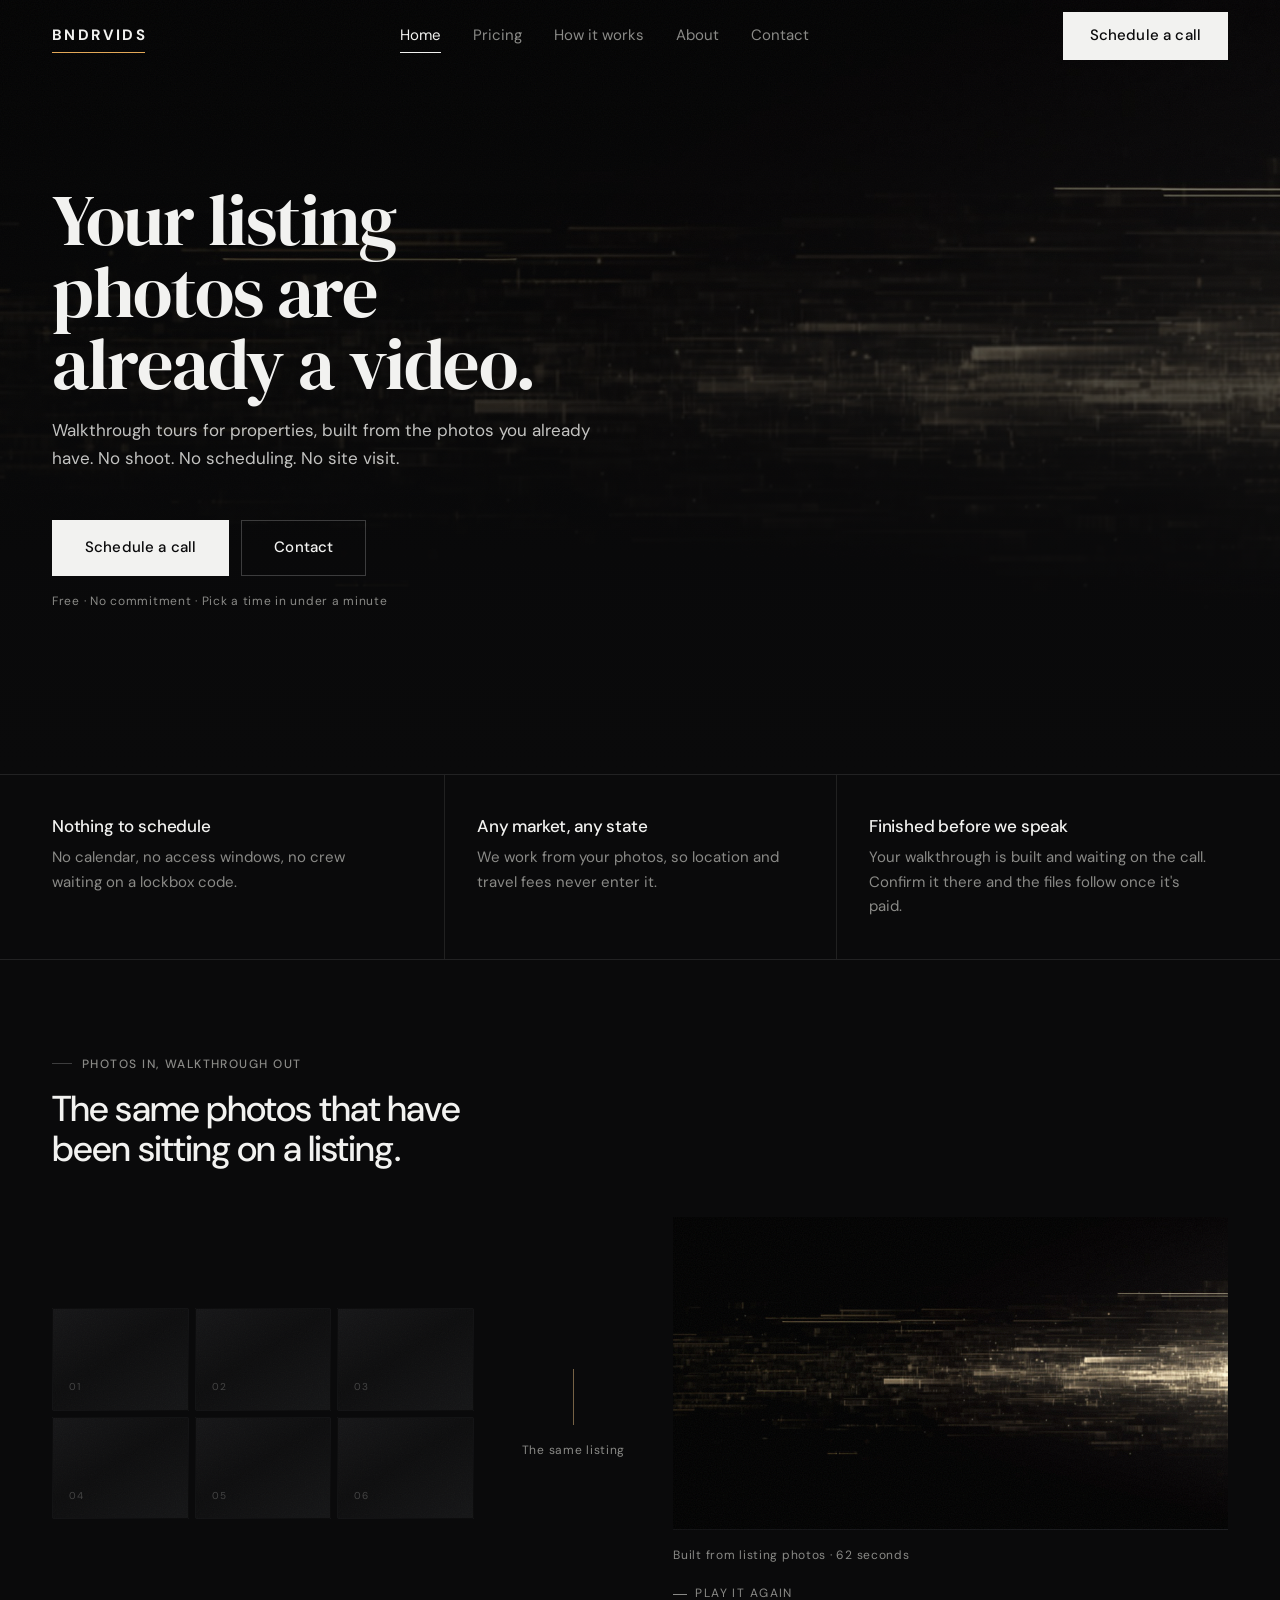
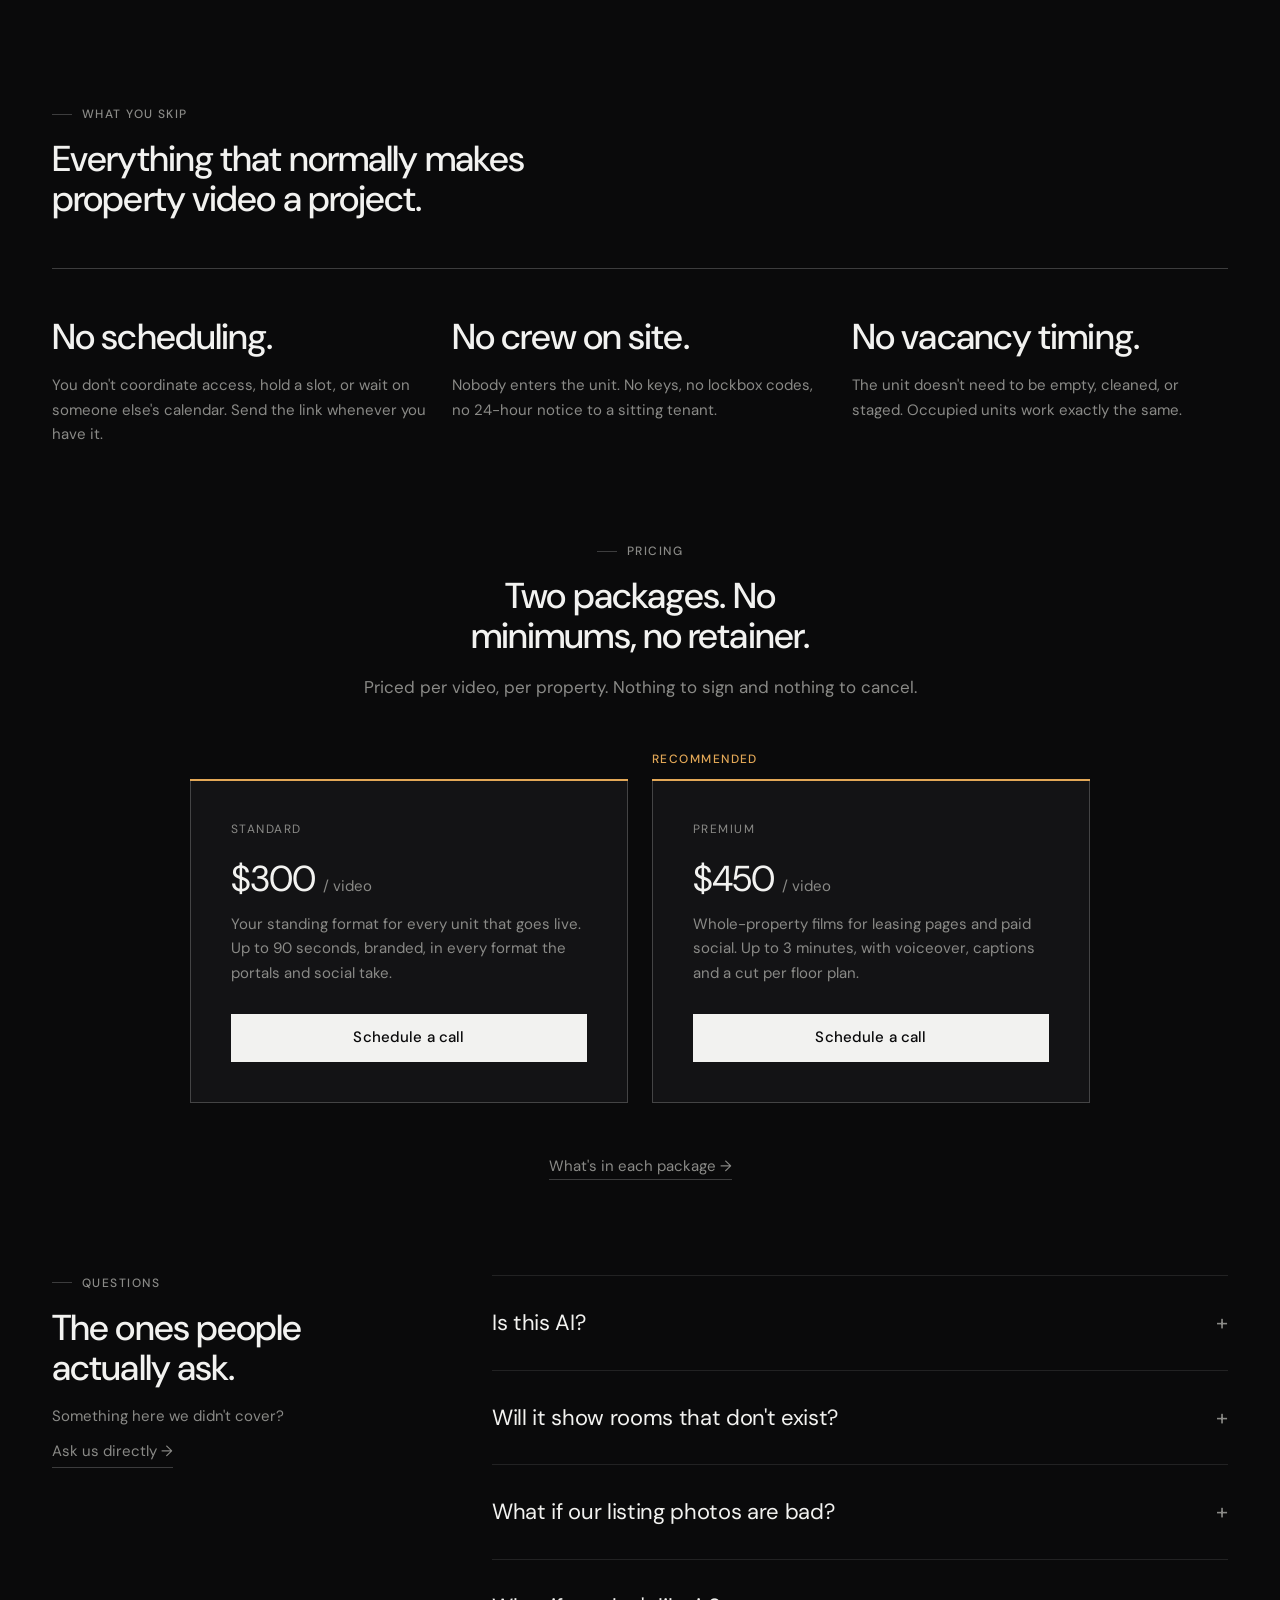
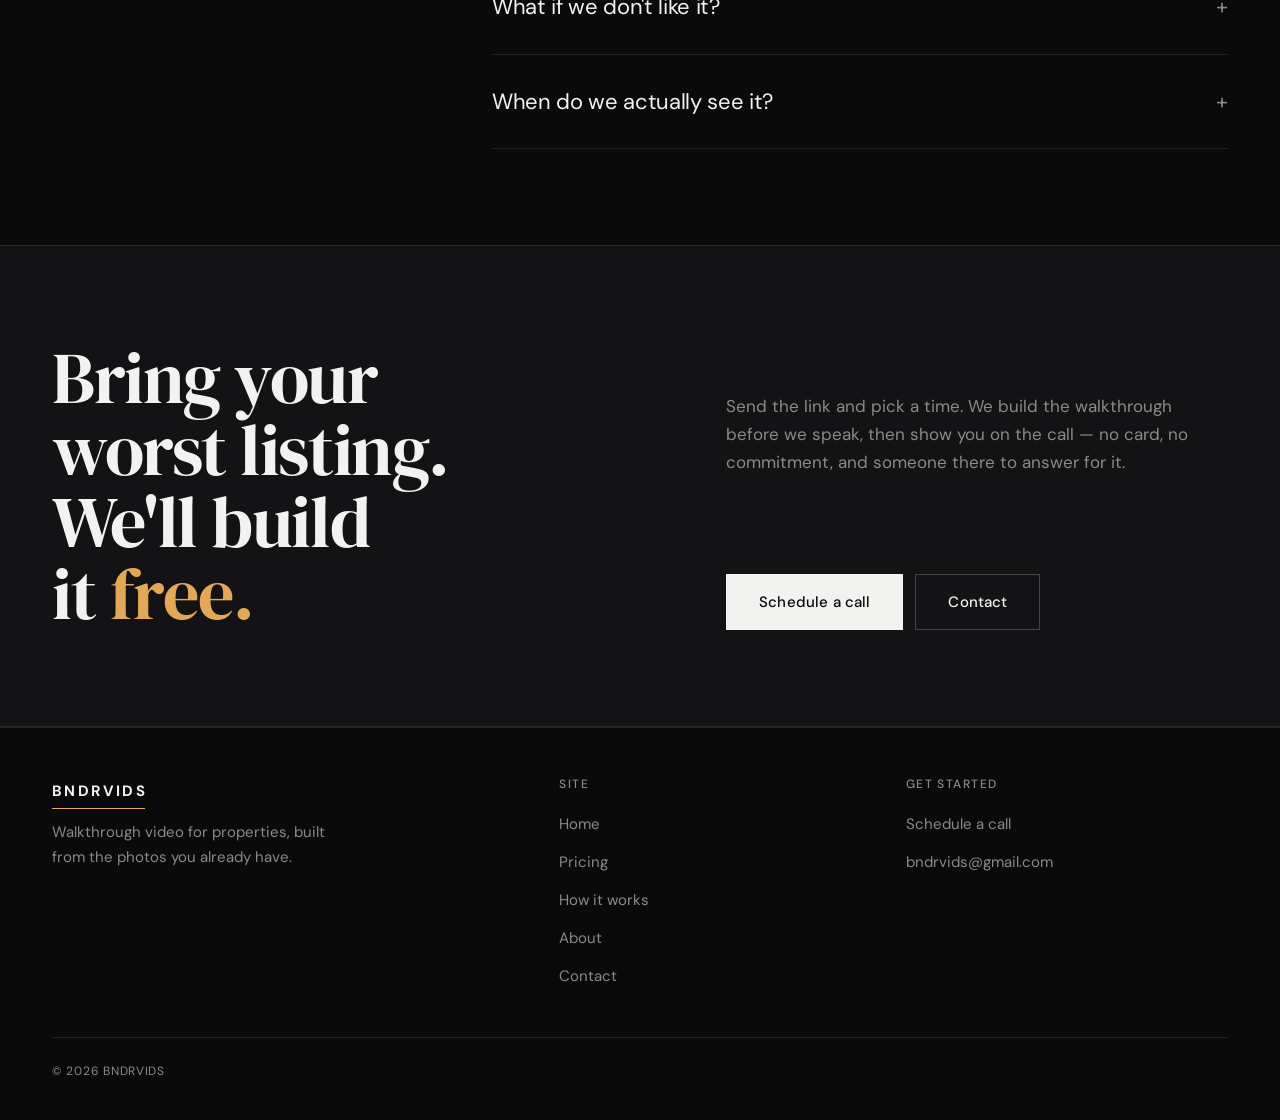
==== commit e868a16b: "Copy edits, and fix the spacing and centring faults a visitor actually sees Copy, as asked: the swap" ====
--- a/index.html
+++ b/index.html
@@ -168,8 +168,7 @@
     <div class="container">
       <div class="section__head reveal">
         <span class="eyebrow">Photos in, walkthrough out</span>
-        <h2>The same six photos that have been sitting on your listing since March.</h2>
-        <p>No new footage. No visit. Just the assets you already paid for, moving.</p>
+        <h2>The same photos that have been sitting on a listing.</h2>
       </div>
 
       <div class="swap reveal" style="--i:1">
--- a/assets/css/site.css
+++ b/assets/css/site.css
@@ -224,6 +224,20 @@
 }
 
 .section { padding-block: var(--gap-section); }
+/* Every section padded 96 top AND bottom, so each boundary was 192px of empty
+   — a fifth of the viewport, three times over on the homepage, which reads as
+   the page losing its thread rather than as breathing room. Adjacent sections
+   now share one gap instead of stacking two.
+
+   Sections that paint a background are the exception: their padding sits
+   inside the colour, so it has to stay, and whatever follows one needs its own
+   top padding to clear the band. Same specificity as the rule above, declared
+   after, so these win. */
+.section + .section { padding-top: 0; }
+.section.section--surface,
+.section.band,
+.section--surface + .section,
+.band + .section { padding-top: var(--gap-section); }
 .section--tight { padding-block: calc(var(--gap-section) * 0.55); }
 .section--surface { background: var(--surface); }
 .section--hairline { border-top: 1px solid var(--line); }
@@ -250,6 +264,11 @@
 .section__head .eyebrow { grid-column: 1 / -1; margin-bottom: 0; }
 .section__head h2 { max-width: 22ch; }
 .section__head p { color: var(--muted); margin-top: 0; padding-bottom: 4px; }
+/* A head with no supporting paragraph would otherwise sit in the 7fr column
+   with a dead 5fr column beside it — a headline pinned left of a hole. When
+   the h2 is the last child there is nothing to sit alongside, so it takes the
+   full width and its own max-width does the measuring. */
+.section__head > h2:last-child { grid-column: 1 / -1; }
 @media (max-width: 860px) {
   .section__head { grid-template-columns: 1fr; }
   .section__head h2 { max-width: none; }
@@ -442,6 +461,12 @@
   padding-block: 140px 120px;
   overflow: hidden;
 }
+/* On a phone, 86svh of centred content left roughly 570px of empty above and
+   below three short lines — the first screen was mostly nothing, and the proof
+   bar sat well past the fold. Let the content set the height instead. */
+@media (max-width: 620px) {
+  .hero { min-height: 0; padding-block: 128px 88px; }
+}
 /* Specificity matters here: .hero__bg also carries .media, and `.media
    { position: relative }` is declared later in this file. At equal specificity
    the later rule wins, which turned this into a relatively-positioned box with
@@ -457,11 +482,23 @@
   position: absolute;
   inset: 0;
   z-index: 1;
-  background: linear-gradient(to top, var(--base) 0%, rgba(10,10,11,0.86) 22%, rgba(10,10,11,0.45) 55%, rgba(10,10,11,0.25) 100%);
+  /* Weighted to where the copy actually sits rather than evenly. The previous
+     midpoint of 0.45 left the sub-headline — muted grey — competing with the
+     brightest streaks in the poster, worst on a phone where the image fills
+     more of the frame per line of text. The top stays light so the frame is
+     still visible and the hero doesn't read as the void it used to. */
+  background: linear-gradient(to top,
+    var(--base) 0%,
+    rgba(10,10,11,0.92) 26%,
+    rgba(10,10,11,0.66) 58%,
+    rgba(10,10,11,0.28) 100%);
 }
 .hero__inner { position: relative; z-index: 2; width: 100%; }
 .hero h1 { max-width: 16ch; }
-.hero__sub { margin-top: var(--gap-element); max-width: 46ch; color: var(--muted); }
+/* Not --muted. That grey is calibrated against flat --base, and this is the
+   one block of copy on the site sitting on a photograph. It gets the weight
+   the background costs it. */
+.hero__sub { margin-top: var(--gap-element); max-width: 46ch; color: rgba(242, 242, 240, 0.80); }
 .hero__cta { margin-top: var(--gap-block); }
 .hero__micro { margin-top: var(--gap-element); }
 
@@ -621,7 +658,12 @@
 }
 .section--centered .section__head h2 { max-width: 24ch; }
 .section--centered .section__head p { padding-bottom: 0; }
-.section--centered .textlink-wrap { text-align: center; }
+/* margin-inline as well as text-align, for the same reason as .finale .micro:
+   the global `p { max-width: 68ch }` shrinks these below their column, so
+   centring the text inside a box that is itself sitting left just moves the
+   problem. Any <p> in a centred context needs its box centred too. */
+.section--centered .textlink-wrap,
+.section--centered .section__head p { text-align: center; margin-inline: auto; }
 /* Both tiers carry an identical treatment — same surface, same border, same
    amber rule, same button. There is no "featured" variant: singling one out
    made the pair read as an upsell rather than as a choice between two things.
@@ -788,11 +830,17 @@
 .faq__a p { font-size: var(--t-sm); color: var(--muted); }
 .faq__a p + p { margin-top: 12px; }
 
-/* --- Final CTA: the one centered element on the entire site ---------------- */
+/* --- Final CTA: the one centered element on the entire site ----------------
+   text-align centres text. It does not centre a flex row's children, and it
+   does not centre a block that is narrower than its parent — and the global
+   `p { max-width: 68ch }` makes this paragraph exactly that: at 12px, 68ch is
+   549px inside a 1176px column, so its text was centring within its own box
+   and landing 313px left of the headline above it. Both need saying outright.
+  ------------------------------------------------------------------------- */
 .finale { text-align: center; }
 .finale .display { max-width: 18ch; margin-inline: auto; }
-.finale .inputrow { margin-inline: auto; margin-top: var(--gap-block); }
-.finale .micro { margin-top: var(--gap-element); }
+.finale .ctarow { justify-content: center; margin-top: var(--gap-block); }
+.finale .micro { margin-top: var(--gap-element); margin-inline: auto; }
 
 /* --- Footer --------------------------------------------------------------- */
 .footer { border-top: 1px solid var(--line); padding-block: var(--gap-block) 40px; }
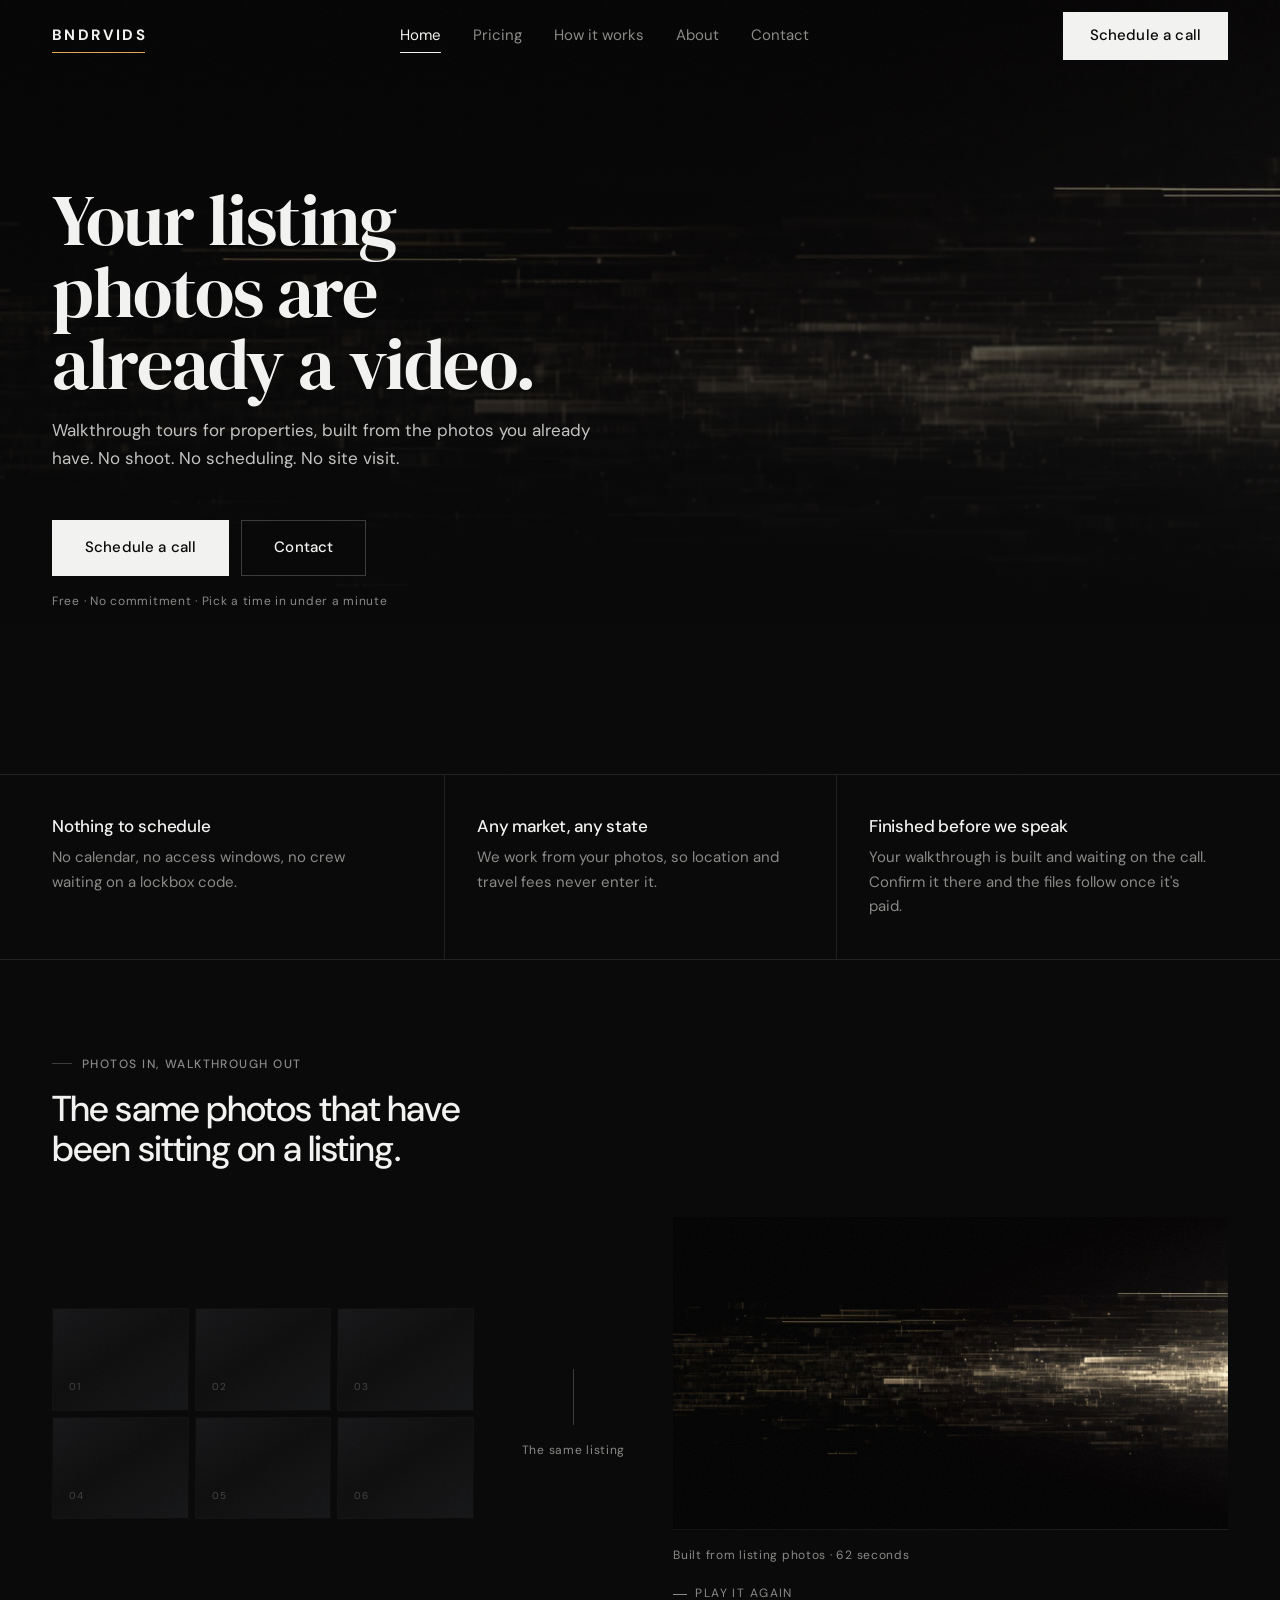
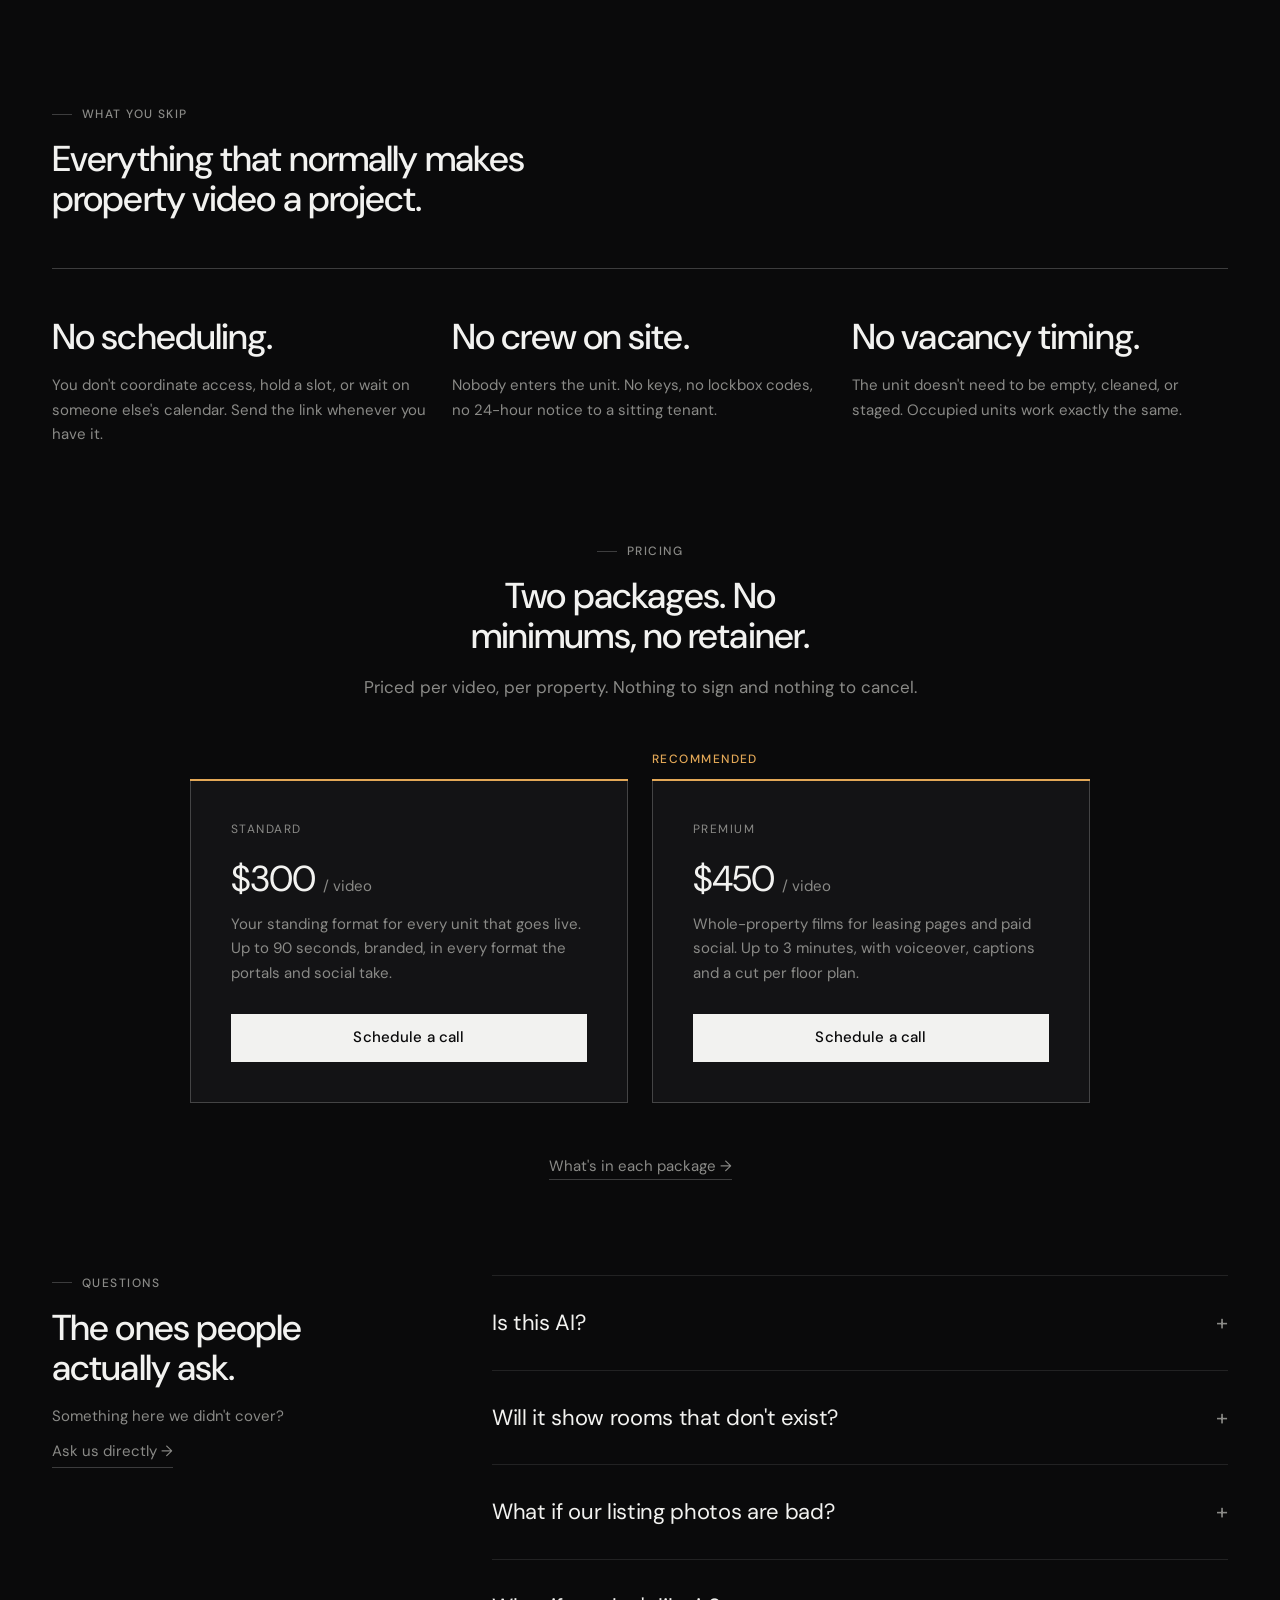
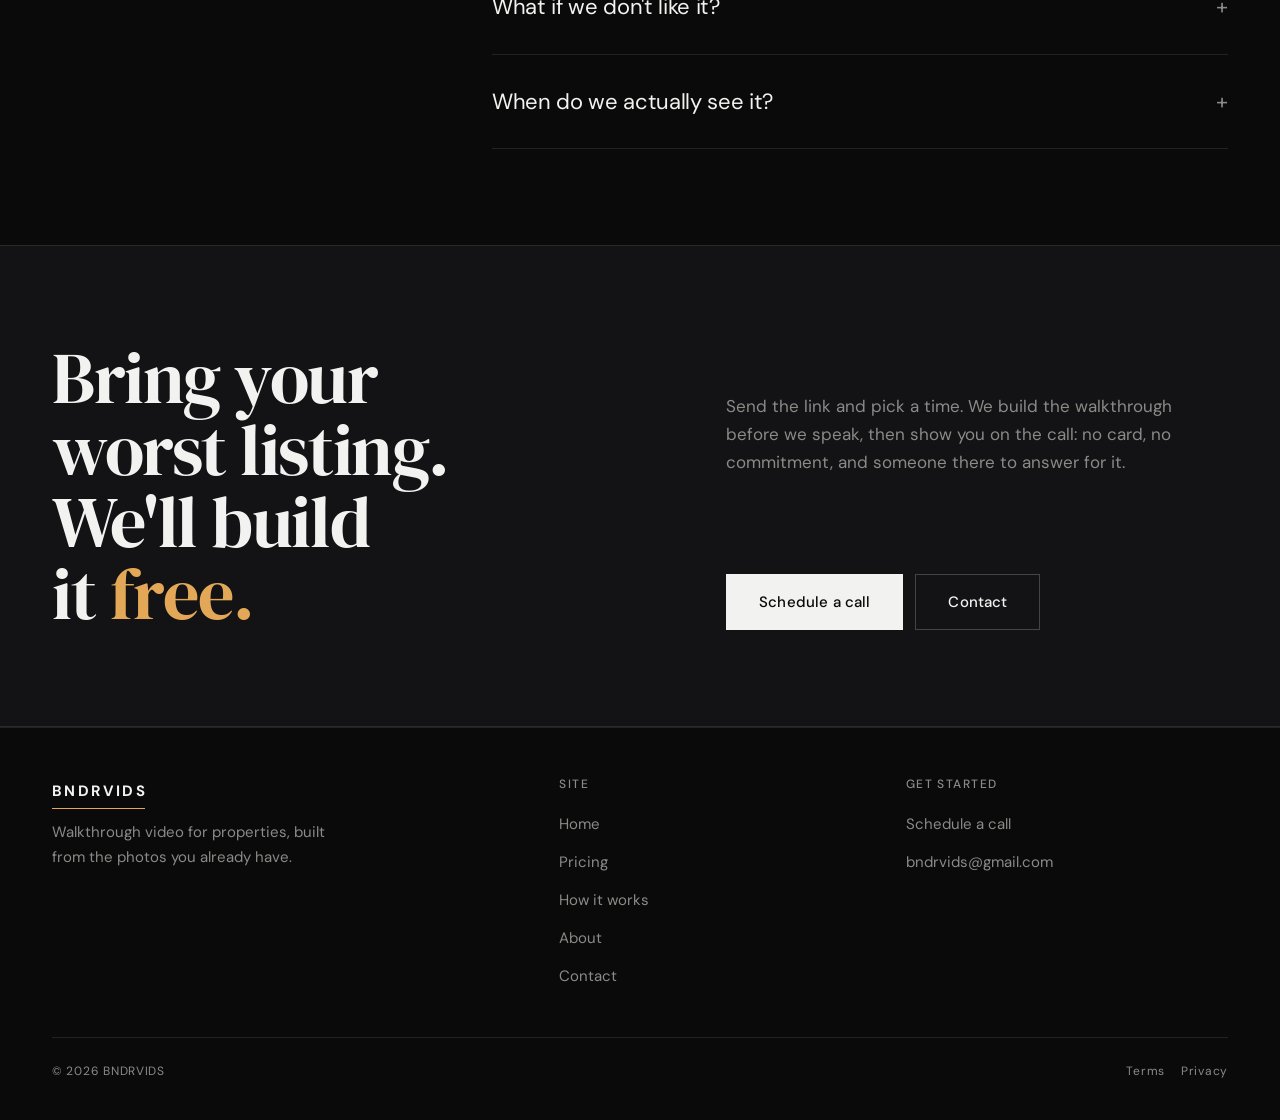
==== commit 262d7468: "Add Terms and Privacy, remove scroll animation and em dashes Three of the five constraints were alre" ====
--- a/index.html
+++ b/index.html
@@ -104,7 +104,6 @@
       <button class="nav__toggle" type="button" aria-expanded="false" aria-controls="nav-menu">Menu</button>
       <a class="btn btn--solid" href="/start">Schedule a call</a>
     </div>
-    <div class="nav__progress" aria-hidden="true"></div>
   </div>
 </header>
 
@@ -122,18 +121,18 @@
     <div class="hero__scrim"></div>
 
     <div class="container hero__inner">
-      <h1 class="reveal">Your listing photos are already a video.</h1>
-      <p class="hero__sub reveal" style="--i:1">
+      <h1>Your listing photos are already a video.</h1>
+      <p class="hero__sub">
         Walkthrough tours for properties, built from the photos you already have.
         No shoot. No scheduling. No site visit.
       </p>
 
-      <div class="ctarow hero__cta reveal" style="--i:2">
+      <div class="ctarow hero__cta">
         <a class="btn btn--solid btn--lg" href="/start">Schedule a call</a>
         <a class="btn btn--ghost btn--lg" href="/contact">Contact</a>
       </div>
 
-      <p class="micro hero__micro reveal" style="--i:3">Free · No commitment · Pick a time in under a minute</p>
+      <p class="micro hero__micro">Free · No commitment · Pick a time in under a minute</p>
     </div>
   </section>
 
@@ -144,15 +143,15 @@
   <section class="proof" aria-labelledby="proof-h">
     <h2 class="visually-hidden" id="proof-h">Why this works</h2>
     <div class="container proof__grid">
-      <div class="proof__item reveal">
+      <div class="proof__item">
         <h3 class="proof__h">Nothing to schedule</h3>
         <p>No calendar, no access windows, no crew waiting on a lockbox code.</p>
       </div>
-      <div class="proof__item reveal" style="--i:1">
+      <div class="proof__item">
         <h3 class="proof__h">Any market, any state</h3>
         <p>We work from your photos, so location and travel fees never enter it.</p>
       </div>
-      <div class="proof__item reveal" style="--i:2">
+      <div class="proof__item">
         <h3 class="proof__h">Finished before we speak</h3>
         <p>Your walkthrough is built and waiting on the call. Confirm it there and the files follow once it's paid.</p>
       </div>
@@ -166,12 +165,12 @@
   ──────────────────────────────────────────────────────────────────────── -->
   <section class="section">
     <div class="container">
-      <div class="section__head reveal">
+      <div class="section__head">
         <span class="eyebrow">Photos in, walkthrough out</span>
         <h2>The same photos that have been sitting on a listing.</h2>
       </div>
 
-      <div class="swap reveal" style="--i:1">
+      <div class="swap">
         <!-- Six real listing photos belong in these frames — one <img> each,
              loading="lazy" decoding="async". Until they exist the numbered
              labels make the strip read as a contact sheet rather than as six
@@ -210,21 +209,21 @@
   <!-- ── 04 · The three things that don't exist ─────────────────────────── -->
   <section class="section">
     <div class="container">
-      <div class="section__head reveal">
+      <div class="section__head">
         <span class="eyebrow">What you skip</span>
         <h2>Everything that normally makes property video a project.</h2>
       </div>
 
       <div class="absence">
-        <div class="absence__item reveal">
+        <div class="absence__item">
           <h3>No scheduling.</h3>
           <p>You don't coordinate access, hold a slot, or wait on someone else's calendar. Send the link whenever you have it.</p>
         </div>
-        <div class="absence__item reveal" style="--i:1">
+        <div class="absence__item">
           <h3>No crew on site.</h3>
           <p>Nobody enters the unit. No keys, no lockbox codes, no 24-hour notice to a sitting tenant.</p>
         </div>
-        <div class="absence__item reveal" style="--i:2">
+        <div class="absence__item">
           <h3>No vacancy timing.</h3>
           <p>The unit doesn't need to be empty, cleaned, or staged. Occupied units work exactly the same.</p>
         </div>
@@ -235,7 +234,7 @@
   <!-- ── 07 · Pricing ───────────────────────────────────────────────────── -->
   <section class="section section--centered">
     <div class="container">
-      <div class="section__head reveal">
+      <div class="section__head">
         <span class="eyebrow">Pricing</span>
         <h2>Two packages. No minimums, no retainer.</h2>
         <p>Priced per video, per property. Nothing to sign and nothing to cancel.</p>
@@ -247,14 +246,14 @@
            later, and made "What's in each package" a link to nothing new.
            Prices, names, the Recommended flag and the treatment all stay. -->
       <div class="tiers tiers--summary">
-        <div class="tier reveal">
+        <div class="tier">
           <span class="tier__name">Standard</span>
           <div class="tier__price">$300 <span>/ video</span></div>
           <p class="tier__for">Your standing format for every unit that goes live. Up to 90 seconds, branded, in every format the portals and social take.</p>
           <a class="btn btn--solid" href="/start">Schedule a call</a>
         </div>
 
-        <div class="tier reveal" style="--i:1">
+        <div class="tier">
           <span class="tier__flag">Recommended</span>
           <span class="tier__name">Premium</span>
           <div class="tier__price">$450 <span>/ video</span></div>
@@ -275,7 +274,7 @@
 
   <section class="section">
     <div class="container">
-      <figure class="quote reveal">
+      <figure class="quote">
         <blockquote>“…”</blockquote>
         <figcaption>
           <strong>Full Name</strong>
@@ -289,7 +288,7 @@
   <!-- ── 11 · FAQ ───────────────────────────────────────────────────────── -->
   <section class="section section--split">
     <div class="container">
-      <div class="section__head reveal">
+      <div class="section__head">
         <span class="eyebrow">Questions</span>
         <h2>The ones people actually ask.</h2>
         <p class="faq__aside">Something here we didn't cover?
@@ -297,11 +296,11 @@
         </p>
       </div>
 
-      <div class="faq reveal" style="--i:1">
+      <div class="faq">
         <details>
           <summary>Is this AI?</summary>
           <div class="faq__a">
-            <p>Yes. We use automated tooling to turn still photos into a moving walkthrough — that's what lets us build one before you've paid anything, and what makes this price possible.</p>
+            <p>Yes. We use automated tooling to turn still photos into a moving walkthrough. That's what lets us build one before you've paid anything, and what makes this price possible.</p>
             <p>What matters is the source. Every video is built from your listing's own photos. We don't substitute stock footage or interiors from another property.</p>
           </div>
         </details>
@@ -328,14 +327,14 @@
         <details>
           <summary>What if we don't like it?</summary>
           <div class="faq__a">
-            <p>You don't pay. You watch the finished walkthrough on the call before any invoice goes out — if it isn't right, we simply don't send one.</p>
+            <p>You don't pay. You watch the finished walkthrough on the call before any invoice goes out. If it isn't right, we simply don't send one.</p>
             <p>It rarely comes to that. Anything small, you say on the call and we fix it there.</p>
           </div>
         </details>
         <details>
           <summary>When do we actually see it?</summary>
           <div class="faq__a">
-            <p>On the call. We build the walkthrough from your listing before we speak, so the first time you hear from us there is already something to watch — not a pitch deck and not a quote.</p>
+            <p>On the call. We build the walkthrough from your listing before we speak, so the first time you hear from us there is already something to watch, not a pitch deck and not a quote.</p>
             <p>You confirm it there, and the files follow once the invoice is settled.</p>
           </div>
         </details>
@@ -356,13 +355,13 @@
            set to seven lines and pushed its own form below the fold — the
            closing CTA was a wall of serif with no visible way to act on it.
            The detail it was carrying belongs in the paragraph underneath. -->
-      <h2 class="display reveal">Bring your worst listing. We'll build it <span class="accent">free.</span></h2>
-      <p class="band__sub reveal" style="--i:1">
+      <h2 class="display">Bring your worst listing. We'll build it <span class="accent">free.</span></h2>
+      <p class="band__sub">
         Send the link and pick a time. We build the walkthrough before we speak,
-        then show you on the call — no card, no commitment, and someone there to
+        then show you on the call: no card, no commitment, and someone there to
         answer for it.
       </p>
-      <div class="ctarow band__cta reveal" style="--i:2">
+      <div class="ctarow band__cta">
         <a class="btn btn--solid btn--lg" href="/start">Schedule a call</a>
         <a class="btn btn--ghost btn--lg" href="/contact">Contact</a>
       </div>
@@ -399,6 +398,7 @@
     </div>
     <div class="footer__base">
       <span class="micro">© <span data-year>2026</span> BNDRVIDS</span>
+      <span class="micro footer__legal"><a href="/terms">Terms</a> <a href="/privacy">Privacy</a></span>
     </div>
   </div>
 </footer>
--- a/assets/css/site.css
+++ b/assets/css/site.css
@@ -1014,36 +1014,17 @@
 .media[data-hover]::before { transition: opacity 500ms var(--ease); }
 .media[data-hover]:hover::before { opacity: 0.7; }
 
-/* 3 · The eyebrow rule draws itself as its section arrives. Once. */
-.js .reveal .eyebrow::before,
-.js .eyebrow.reveal::before {
-  transform: translateY(-1px) scaleX(0);
-  transform-origin: left;
-  transition: transform var(--dur) var(--ease) 120ms;
-}
-.js .reveal.is-in .eyebrow::before,
-.js .eyebrow.reveal.is-in::before { transform: translateY(-1px) scaleX(1); }
-
-/* --- Motion: one gesture, one duration, one curve --------------------------
-   Scoped to .js, which an inline script in <head> adds. Content is visible by
-   default; only a page that is definitely running JS ever hides it. If the
-   script fails, 404s, or is blocked, the site renders in full — it just doesn't
-   animate. A reveal effect must never be able to blank the page.
+/* The scroll-reveal system that stood here is gone. Every block on every page
+   faded and rose as it came into view, the eyebrow rules drew themselves in,
+   and a hairline tracked the scrollbar under the header. Individually small;
+   together the page could not be read without it performing first. Content is
+   simply present when it loads now. What still moves does so because a
+   pointer, a value, or a button asked it to.
   ------------------------------------------------------------------------- */
-.js .reveal {
-  opacity: 0;
-  transform: translateY(12px);
-  transition: opacity var(--dur) var(--ease), transform var(--dur) var(--ease);
-  transition-delay: calc(var(--i, 0) * 60ms);
-}
-.js .reveal.is-in { opacity: 1; transform: none; }
 
 @media (prefers-reduced-motion: reduce) {
   *, *::before, *::after { animation-duration: 0.01ms !important; transition-duration: 0.01ms !important; }
-  .js .reveal { opacity: 1; transform: none; }
-  /* The eyebrow rule and tile drift are decorative — land them, don't play them. */
-  .js .reveal .eyebrow::before,
-  .js .eyebrow.reveal::before { transform: translateY(-1px) scaleX(1); }
+  /* The tile drift is decorative: land it, don't play it. */
   .media[data-hover]:hover > video,
   .media[data-hover]:hover > img { transform: none; }
   html { scroll-behavior: auto; }
@@ -1064,25 +1045,6 @@
    end of this file already neutralises transitions globally; the specific
    opt-outs each feature needs sit with that feature.
    ========================================================================== */
-
-/* --- Scroll progress: a hairline under the fixed header ---------------------
-   The site is long and the sections are tall, so "how much of this is left"
-   is a real question on a first visit. One pixel of accent answers it without
-   occupying any layout. Width is driven from JS as a transform, so it costs a
-   compositor frame and never a reflow.
-  ------------------------------------------------------------------------- */
-.nav__progress {
-  position: absolute;
-  left: 0; right: 0; bottom: -1px;
-  height: 1px;
-  background: var(--accent);
-  transform: scaleX(0);
-  transform-origin: left;
-  opacity: 0;
-  transition: opacity 300ms var(--ease);
-  pointer-events: none;
-}
-.nav.is-scrolled .nav__progress { opacity: 1; }
 
 /* --- The swap block, animated ----------------------------------------------
    This block makes the site's central claim — six photos become one moving
@@ -1323,12 +1285,11 @@
 .steps .step:hover { opacity: 1; }
 
 @media (prefers-reduced-motion: reduce) {
-  /* The swap sequence is an argument, not an ornament, so it lands in its
-     finished state rather than being removed: frames lit, rule filled. */
+  /* The swap sequence only runs when its button is pressed, and that button is
+     hidden here, so there is nothing left to suppress but the animation itself. */
   .swap.is-playing .swap__photos .media,
   .swap.is-playing .swap__rule::after,
   .swap.is-playing .swap__out .media::after { animation: none; }
-  .swap.is-playing .swap__rule::after { transform: scaleY(1); opacity: 0.35; }
   .swap__replay { display: none; }
   .faq .faq__a { transition: none; }
   .steps:hover .step { opacity: 1; }
@@ -1364,3 +1325,55 @@
   color: var(--muted);
   margin-bottom: var(--gap-block);
 }
+
+
+/* --- Legal pages ------------------------------------------------------------
+   /terms and /privacy are the only pages here meant to be read straight
+   through, so they get a single measured column rather than the grid the
+   marketing pages use. Everything else is inherited: same ladder, same colours,
+   same zero radius.
+  ------------------------------------------------------------------------- */
+.legal { max-width: 68ch; }
+.legal h2 {
+  font-size: var(--t-md);
+  font-weight: 500;
+  letter-spacing: var(--ls-h3);
+  line-height: var(--lh-h3);
+  margin-top: var(--gap-block);
+  padding-top: var(--gap-element);
+  border-top: 1px solid var(--line);
+}
+.legal h2:first-child { margin-top: 0; padding-top: 0; border-top: none; }
+.legal p { color: var(--muted); margin-top: var(--gap-element); }
+.legal p strong, .legal li strong { color: var(--text); font-weight: 500; }
+.legal ul { margin-top: var(--gap-element); }
+.legal ul li {
+  position: relative;
+  color: var(--muted);
+  font-size: var(--t-sm);
+  padding-left: 22px;
+  margin-top: 10px;
+}
+/* The same short rule the pricing lists use, so a bullet is one idea site-wide. */
+.legal ul li::before {
+  content: '';
+  position: absolute;
+  left: 0; top: 0.72em;
+  width: 12px; height: 1px;
+  background: var(--line-strong);
+}
+.legal .speclist { margin-top: var(--gap-element); }
+
+/* The one clause that is deliberately unfinished. It should look unfinished. */
+.legal__todo {
+  border-left: 2px solid var(--accent);
+  background: var(--surface);
+  padding: 14px 18px;
+}
+.legal__stamp { margin-top: var(--gap-element); }
+
+/* Terms and Privacy sit in the footer base beside the copyright, not in the
+   navigation. They are reference, not a destination anyone browses to. */
+.footer__legal { display: inline-flex; gap: var(--gap-element); }
+.footer__legal a { transition: color 300ms var(--ease); }
+.footer__legal a:hover { color: var(--text); }
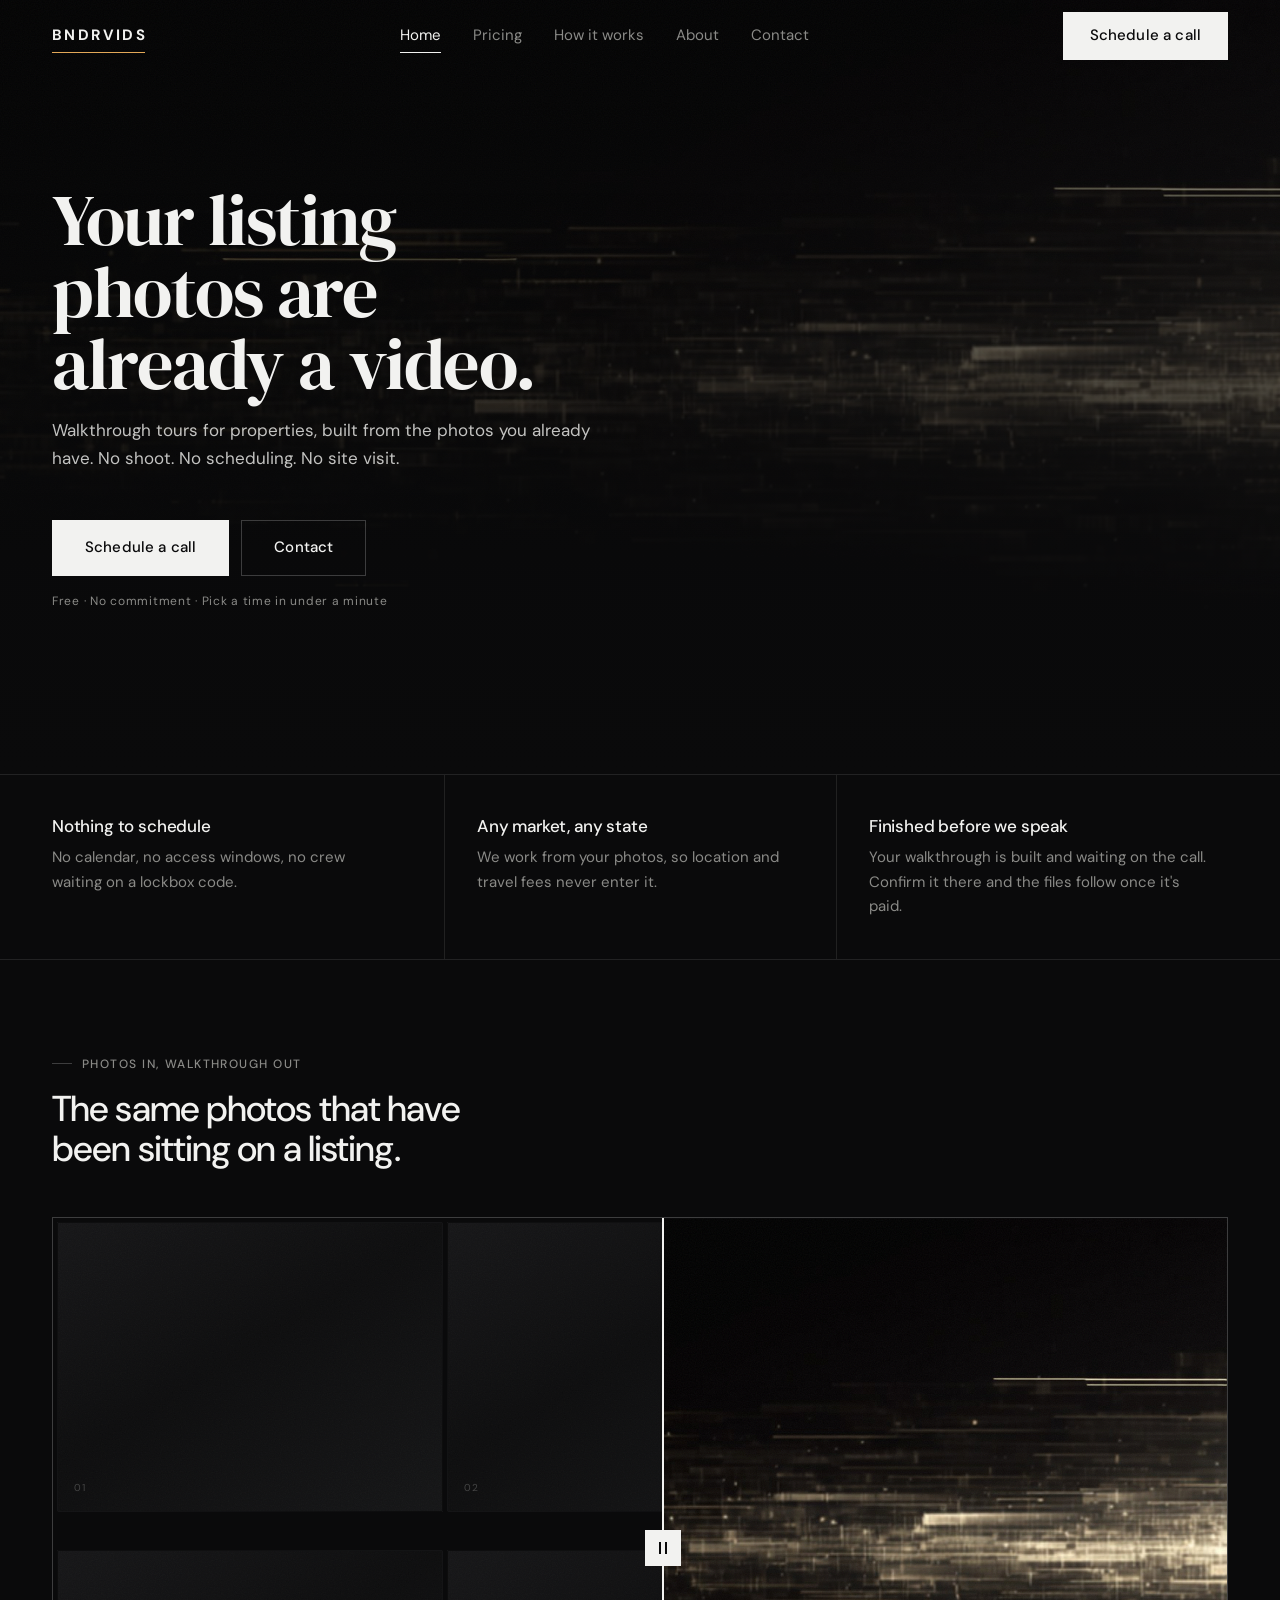
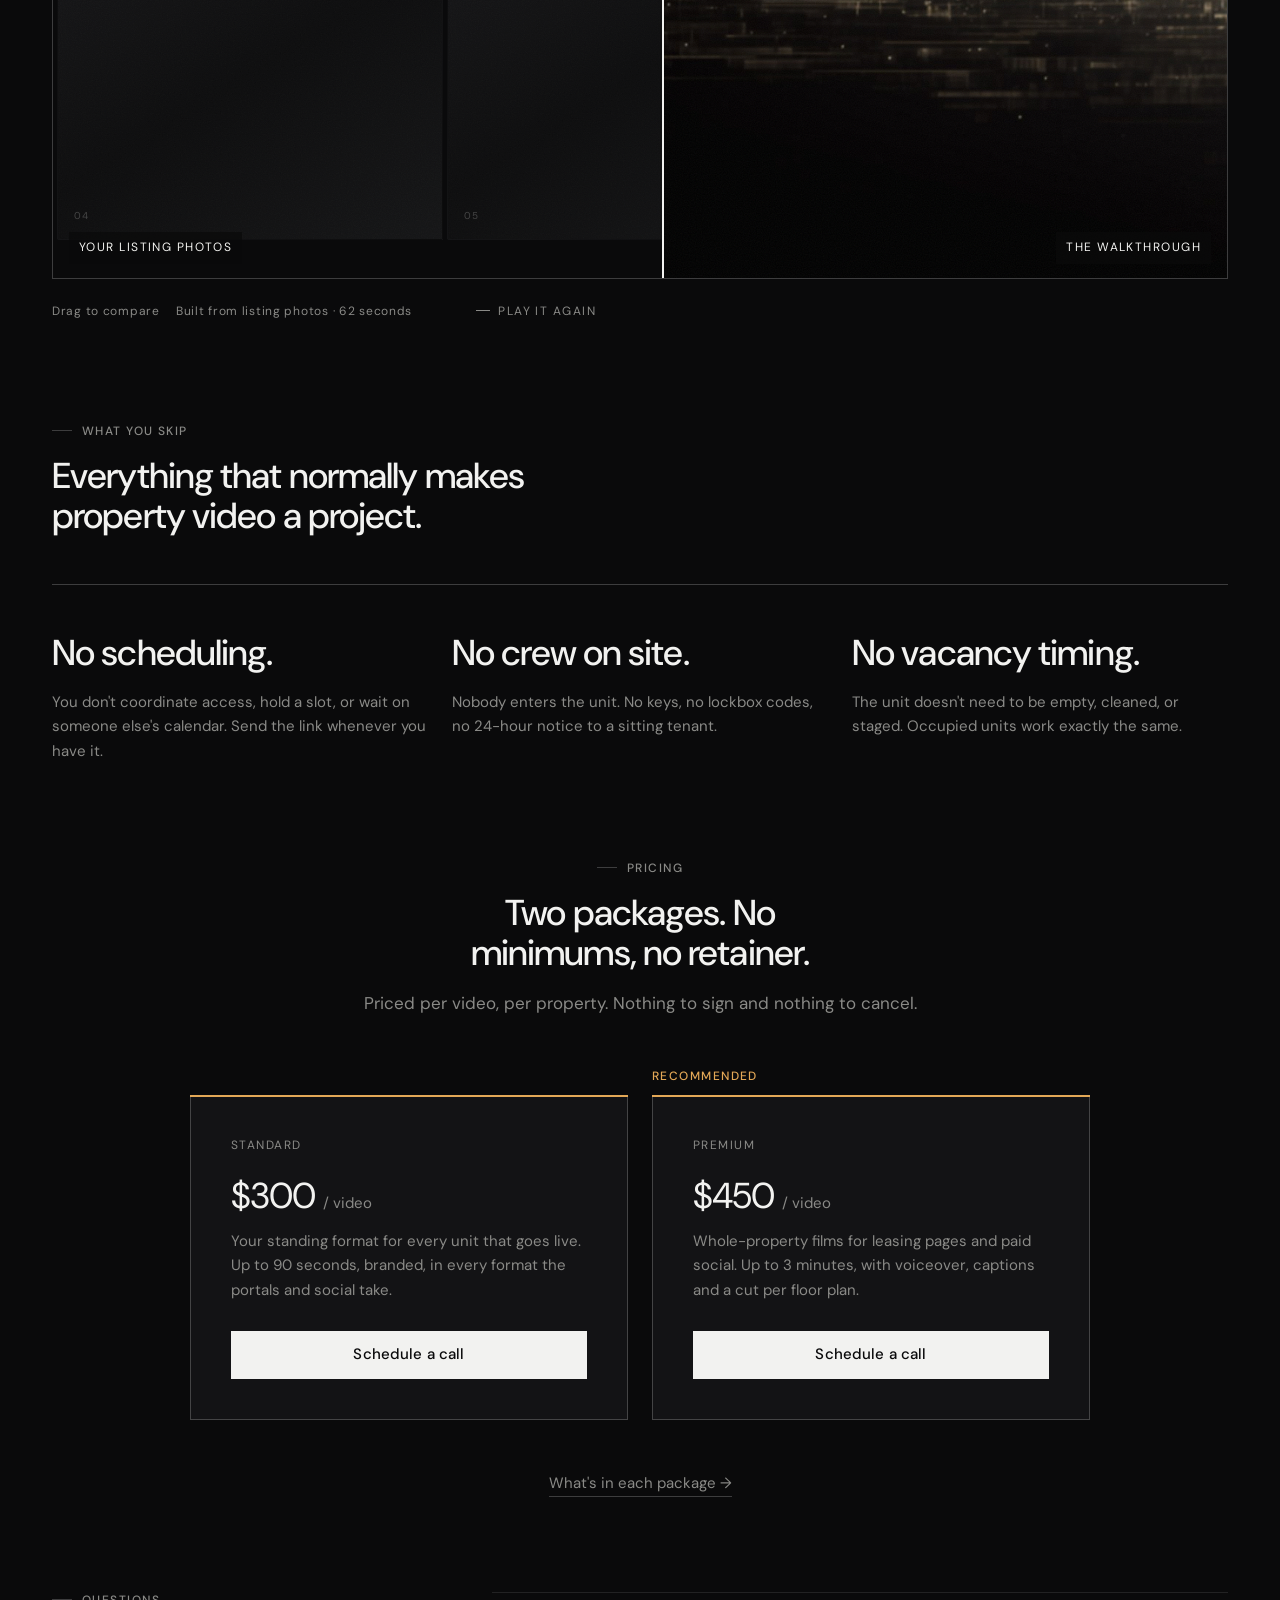
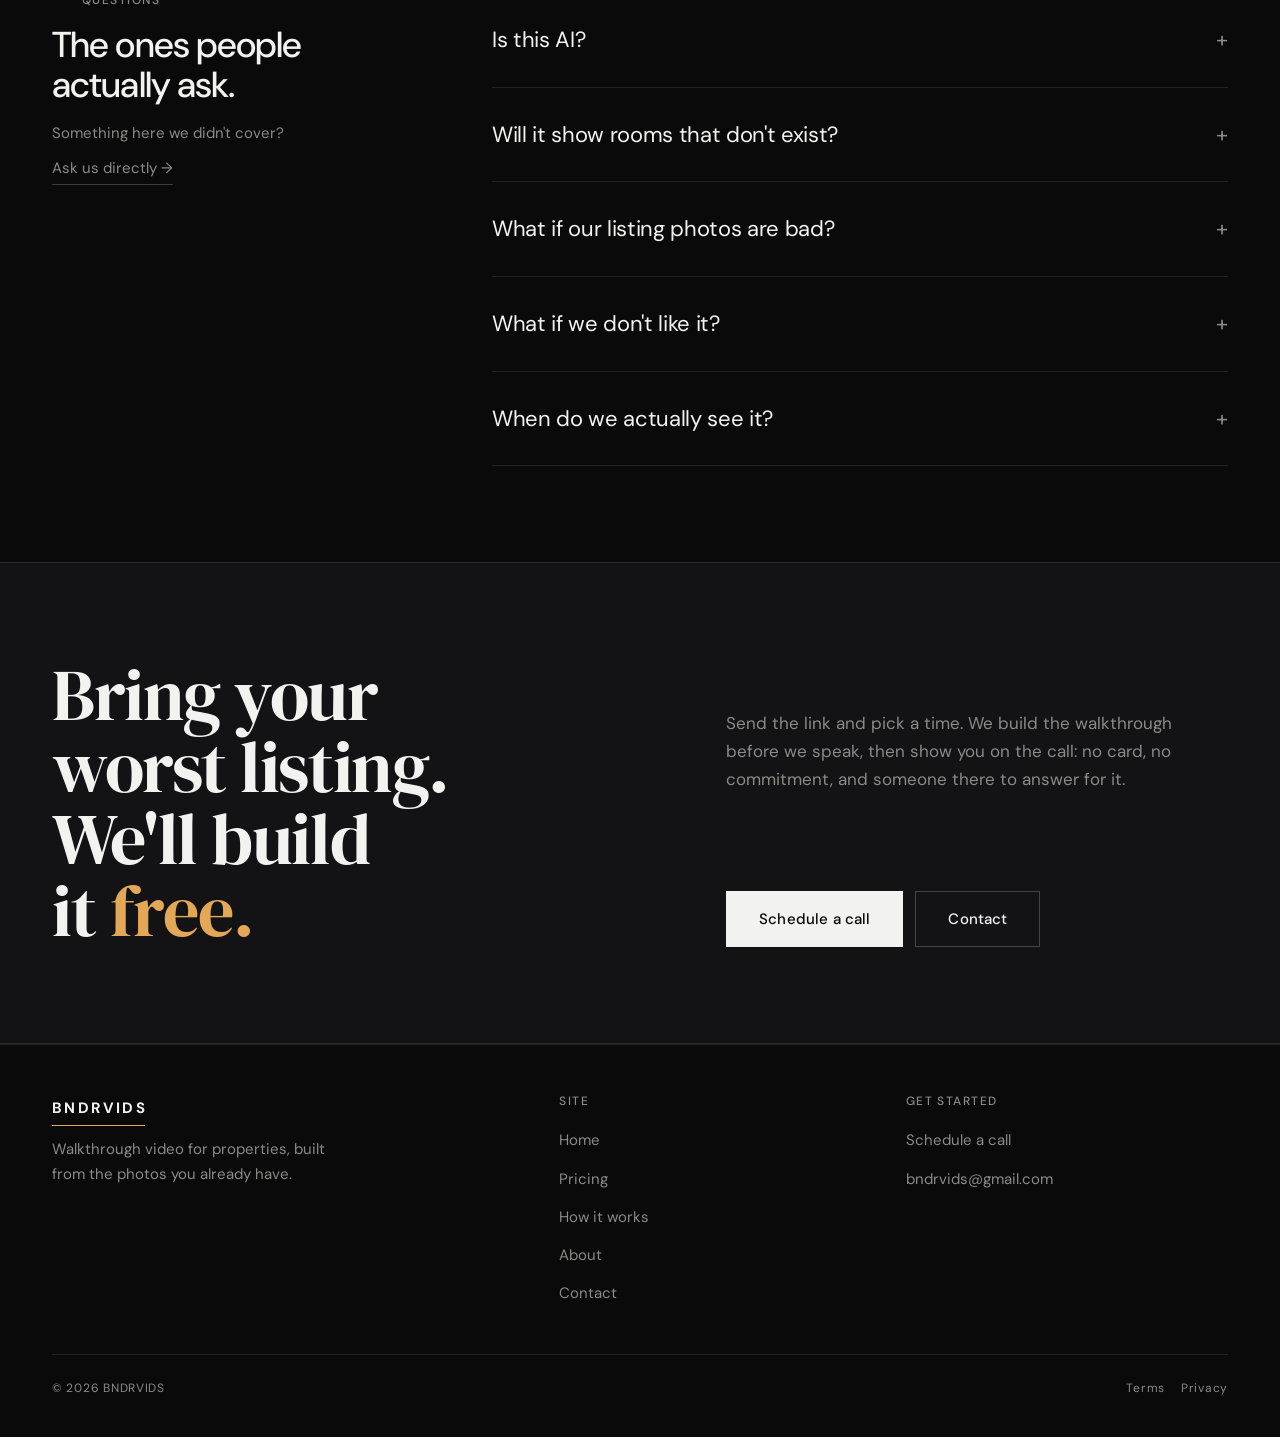
==== commit 978f5b78: "Add a compare slider and a format switcher Two interactions, both driven by a pointer or a key, neit" ====
--- a/index.html
+++ b/index.html
@@ -170,38 +170,50 @@
         <h2>The same photos that have been sitting on a listing.</h2>
       </div>
 
-      <div class="swap">
-        <!-- Six real listing photos belong in these frames — one <img> each,
-             loading="lazy" decoding="async". Until they exist the numbered
-             labels make the strip read as a contact sheet rather than as six
-             slots that failed to load; site.js fades each label out the moment
-             its image decodes, so dropping the files in needs no other edit. -->
-        <div class="swap__photos">
-          <div class="media media--4x3" data-label="01" style="--n:0"></div>
-          <div class="media media--4x3" data-label="02" style="--n:1"></div>
-          <div class="media media--4x3" data-label="03" style="--n:2"></div>
-          <div class="media media--4x3" data-label="04" style="--n:3"></div>
-          <div class="media media--4x3" data-label="05" style="--n:4"></div>
-          <div class="media media--4x3" data-label="06" style="--n:5"></div>
-        </div>
-
-        <div class="swap__mid">
-          <div class="swap__rule"></div>
-          <span class="micro">The same listing</span>
-        </div>
-
-        <div class="swap__out">
-          <div class="media media--16x9" data-hover>
-            <video muted loop playsinline preload="none" poster="assets/img/walkthrough-poster.jpg">
-              <!-- Drop the file in and restore this line: <source src="assets/video/walkthrough-demo.mp4" type="video/mp4"> -->
-            </video>
-          </div>
-          <p class="micro" style="margin-top:16px">Built from listing photos · 62 seconds</p>
-          <!-- A demonstration you can ask to see again, rather than one that
-               loops at you. Hidden under reduced-motion, where the sequence
-               lands in its finished state instead of playing. -->
+      <!-- The two halves of the claim, stacked in one frame rather than set
+           side by side, so a visitor drags between them instead of reading a
+           diagram. Both placeholder groups are unchanged: the six numbered
+           frames underneath, the walkthrough frame on top. Drop real files
+           into either and this needs no edit.
+
+           Nothing here runs on scroll. It moves when a pointer, a key, or the
+           replay button moves it. -->
+      <div class="compare" data-compare>
+        <div class="compare__frame">
+          <div class="compare__layer compare__layer--before">
+            <div class="swap__photos">
+              <div class="media media--4x3" data-label="01" style="--n:0"></div>
+              <div class="media media--4x3" data-label="02" style="--n:1"></div>
+              <div class="media media--4x3" data-label="03" style="--n:2"></div>
+              <div class="media media--4x3" data-label="04" style="--n:3"></div>
+              <div class="media media--4x3" data-label="05" style="--n:4"></div>
+              <div class="media media--4x3" data-label="06" style="--n:5"></div>
+            </div>
+            <span class="compare__tag">Your listing photos</span>
+          </div>
+
+          <div class="compare__layer compare__layer--after" data-compare-after>
+            <div class="media media--16x9">
+              <video muted loop playsinline preload="none" poster="assets/img/walkthrough-poster.jpg">
+                <!-- Drop the file in and restore this line: <source src="assets/video/walkthrough-demo.mp4" type="video/mp4"> -->
+              </video>
+            </div>
+            <span class="compare__tag compare__tag--right">The walkthrough</span>
+          </div>
+
+          <!-- A real range input, so this is keyboard-operable and announced to
+               assistive tech without any of that being bolted on afterwards.
+               The visible handle is decorative and tracks its value. -->
+          <input class="compare__range" type="range" min="0" max="100" value="52" step="0.1"
+                 data-compare-range aria-label="Compare the listing photos with the finished walkthrough">
+          <div class="compare__handle" data-compare-handle aria-hidden="true"></div>
+        </div>
+
+        <p class="micro compare__note">
+          <span>Drag to compare</span>
+          <span>Built from listing photos · 62 seconds</span>
           <button class="swap__replay" type="button" data-swap-replay>Play it again</button>
-        </div>
+        </p>
       </div>
     </div>
   </section>
--- a/assets/css/site.css
+++ b/assets/css/site.css
@@ -557,21 +557,110 @@
   .proof__item:first-child { border-top: none; }
 }
 
-/* --- Photos in / walkthrough out: the most important block on the site ----- */
-/* Photos small and flat on the left, video large on the right — the size
-   difference IS the argument. A 2-col photo grid made the left column taller
-   than the video and left the payoff stranded in dead space; 3 columns makes
-   the strip short and wide so both sides sit on the same optical line. */
-.swap { display: grid; grid-template-columns: 0.95fr auto 1.25fr; gap: var(--gap-block); align-items: center; }
+/* --- Photos in / walkthrough out: the most important block on the site -----
+   Was a three-column diagram: photos left, a rule, video right. It explained
+   the claim. It is now one frame with both halves stacked and a handle between
+   them, so a visitor proves the claim to themselves by dragging. The photo grid
+   below is unchanged and still holds the six placeholders.
+  ------------------------------------------------------------------------- */
 .swap__photos { display: grid; grid-template-columns: repeat(3, 1fr); gap: 6px; }
 .swap__photos .media { filter: saturate(0.55) brightness(0.78); }
-.swap__mid { text-align: center; }
-.swap__rule { width: 1px; height: 56px; background: var(--line-strong); margin: 0 auto var(--gap-element); }
-.swap__mid .micro { display: block; white-space: nowrap; }
-@media (max-width: 1000px) {
-  .swap { grid-template-columns: 1fr; }
-  .swap__rule { width: 56px; height: 1px; margin-bottom: 12px; }
-  .swap__mid { padding-block: 8px; }
+
+/* --- The compare slider --------------------------------------------------- */
+.compare__frame {
+  position: relative;
+  aspect-ratio: 16 / 9;
+  border: 1px solid var(--line-strong);
+  background: var(--base);
+  overflow: hidden;
+  touch-action: pan-y;              /* vertical scroll still works over it */
+}
+.compare__layer { position: absolute; inset: 0; }
+/* aspect-ratio:auto matters. Inside the frame these fill it exactly; without
+   the override .media--16x9 keeps its own ratio and, in the 4:3 frame used
+   below 700px, runs wider than the frame and past the viewport edge. The frame
+   clips it so nothing scrolls, but a box hanging off-screen is still wrong. */
+.compare__layer > .swap__photos,
+.compare__layer > .media { position: absolute; inset: 0; height: 100%; aspect-ratio: auto; }
+.compare__layer > .swap__photos { grid-template-rows: repeat(2, 1fr); gap: 4px; padding: 4px; }
+
+/* The top layer is clipped to the handle position. clip-path on a composited
+   layer, so dragging costs a paint and never a reflow. */
+.compare__layer--after {
+  clip-path: inset(0 0 0 var(--split, 52%));
+  will-change: clip-path;
+}
+
+.compare__tag {
+  position: absolute;
+  bottom: 14px; left: 16px;
+  z-index: 3;
+  font-size: var(--t-micro);
+  letter-spacing: var(--ls-micro);
+  text-transform: uppercase;
+  color: var(--text);
+  background: rgba(10, 10, 11, 0.72);
+  padding: 6px 10px;
+  pointer-events: none;
+}
+.compare__tag--right { left: auto; right: 16px; }
+
+/* The input is the control; it is invisible but exactly covers the frame, so
+   pointer and keyboard both drive the same value and there is no second
+   implementation to keep in sync. */
+.compare__range {
+  position: absolute;
+  inset: 0;
+  z-index: 4;
+  width: 100%;
+  height: 100%;
+  margin: 0;
+  opacity: 0;
+  cursor: ew-resize;
+  -webkit-appearance: none;
+  appearance: none;
+  background: none;
+}
+.compare__range::-webkit-slider-thumb { -webkit-appearance: none; width: 44px; height: 100%; cursor: ew-resize; }
+.compare__range::-moz-range-thumb { width: 44px; height: 100%; border: 0; border-radius: 0; background: transparent; cursor: ew-resize; }
+.compare__range:focus-visible + .compare__handle { outline: 2px solid var(--accent); outline-offset: 2px; }
+
+.compare__handle {
+  position: absolute;
+  top: 0; bottom: 0;
+  left: var(--split, 52%);
+  z-index: 3;
+  width: 2px;
+  margin-left: -1px;
+  background: var(--text);
+  pointer-events: none;
+}
+/* The grip: a solid square with two dark strokes through it, drawn as
+   background layers rather than extra nodes. Square, because nothing on this
+   site has a radius, and a round handle would be the one exception. */
+.compare__handle::after {
+  content: '';
+  position: absolute;
+  top: 50%; left: 50%;
+  width: 36px; height: 36px;
+  margin: -18px 0 0 -18px;
+  background:
+    linear-gradient(var(--base), var(--base)) 14px 12px / 2px 12px no-repeat,
+    linear-gradient(var(--base), var(--base)) 20px 12px / 2px 12px no-repeat,
+    var(--text);
+}
+
+.compare__note {
+  display: flex;
+  flex-wrap: wrap;
+  align-items: center;
+  gap: var(--gap-element);
+  margin-top: var(--gap-element);
+}
+.compare__note .swap__replay { margin-top: 0; margin-left: auto; }
+@media (max-width: 700px) {
+  .compare__frame { aspect-ratio: 4 / 3; }
+  .compare__note .swap__replay { margin-left: 0; }
 }
 
 /* --- Absence block: the moat, rendered as a section -------------------------
@@ -1060,60 +1149,11 @@
   transition: filter 600ms var(--ease), border-color 600ms var(--ease);
   border: 1px solid transparent;
 }
-.swap.is-playing .swap__photos .media {
-  animation: swap-lift 2600ms var(--ease) both;
-  animation-delay: calc(var(--n) * 190ms);
-}
-@keyframes swap-lift {
-  0%   { filter: saturate(0.55) brightness(0.78); border-color: transparent; }
-  14%  { filter: saturate(1) brightness(1.18);    border-color: var(--accent); }
-  46%  { filter: saturate(0.7) brightness(0.92);  border-color: transparent; }
-  100% { filter: saturate(0.55) brightness(0.78); border-color: transparent; }
-}
-
-/* The rule between the two halves fills left-to-right as the frames land, so
-   the connection between them is drawn rather than implied. */
-.swap__rule { position: relative; overflow: hidden; }
-.swap__rule::after {
-  content: '';
-  position: absolute;
-  inset: 0;
-  background: var(--accent);
-  transform: scaleY(0);
-  transform-origin: top;
-}
-.swap.is-playing .swap__rule::after { animation: swap-fill 2600ms var(--ease) both; }
-@keyframes swap-fill {
-  0%, 18% { transform: scaleY(0); }
-  60%     { transform: scaleY(1); }
-  100%    { transform: scaleY(1); opacity: 0.35; }
-}
-@media (max-width: 1000px) {
-  .swap__rule::after { transform-origin: left; }
-  @keyframes swap-fill {
-    0%, 18% { transform: scaleX(0); }
-    60%     { transform: scaleX(1); }
-    100%    { transform: scaleX(1); opacity: 0.35; }
-  }
-}
-
-/* The output frame receives them: one sweep of accent across the top edge. */
-.swap__out .media::after {
-  content: '';
-  position: absolute;
-  inset: 0 0 auto 0;
-  height: 2px;
-  background: var(--accent);
-  z-index: 4;
-  transform: scaleX(0);
-  transform-origin: left;
-}
-.swap.is-playing .swap__out .media::after { animation: swap-receive 2600ms var(--ease) both; }
-@keyframes swap-receive {
-  0%, 40% { transform: scaleX(0); opacity: 1; }
-  74%     { transform: scaleX(1); opacity: 1; }
-  100%    { transform: scaleX(1); opacity: 0; }
-}
+/* The three-column sequence that stood here animated a rule and a receiving
+   edge that no longer exist. What the button drives now is a sweep of the
+   compare handle: it runs the split from centre to one edge and back, which
+   teaches the drag affordance without anyone having to read the label. Driven
+   from JS because one value feeds both the clip-path and the handle. */
 
 /* Replaying is a real affordance, so it looks like one and takes focus. */
 .swap__replay {
@@ -1285,11 +1325,8 @@
 .steps .step:hover { opacity: 1; }
 
 @media (prefers-reduced-motion: reduce) {
-  /* The swap sequence only runs when its button is pressed, and that button is
-     hidden here, so there is nothing left to suppress but the animation itself. */
-  .swap.is-playing .swap__photos .media,
-  .swap.is-playing .swap__rule::after,
-  .swap.is-playing .swap__out .media::after { animation: none; }
+  /* The sweep is a hint, not information: the handle is draggable either way,
+     and JS checks this same query before running it. */
   .swap__replay { display: none; }
   .faq .faq__a { transition: none; }
   .steps:hover .step { opacity: 1; }
@@ -1377,3 +1414,59 @@
 .footer__legal { display: inline-flex; gap: var(--gap-element); }
 .footer__legal a { transition: color 300ms var(--ease); }
 .footer__legal a:hover { color: var(--text); }
+
+
+/* --- Format switcher --------------------------------------------------------
+   Three delivery formats used to be three paragraphs asking the reader to
+   picture the difference in shape. Picking one now makes the frame that shape,
+   which is the difference. Click-driven; nothing here reacts to scroll.
+  ------------------------------------------------------------------------- */
+.formats { display: grid; grid-template-columns: 1fr; gap: var(--gap-block); }
+.formats__picker { display: flex; flex-wrap: wrap; gap: 8px; }
+.formats__tab {
+  display: inline-flex;
+  align-items: baseline;
+  gap: 10px;
+  padding: 12px 18px;
+  border: 1px solid var(--line-strong);
+  background: none;
+  color: var(--muted);
+  font-size: var(--t-sm);
+  min-height: 44px;
+  transition: color 300ms var(--ease), border-color 300ms var(--ease), background 300ms var(--ease);
+}
+.formats__tab em {
+  font-style: normal;
+  font-size: var(--t-micro);
+  letter-spacing: var(--ls-micro);
+  font-variant-numeric: tabular-nums;
+}
+.formats__tab:hover { color: var(--text); border-color: var(--text); }
+.formats__tab[aria-selected="true"] {
+  color: var(--base);
+  background: var(--text);
+  border-color: var(--text);
+}
+.formats__tab:focus-visible { outline: 2px solid var(--accent); outline-offset: 2px; }
+
+.formats__stage {
+  display: grid;
+  grid-template-columns: minmax(0, 420px) 1fr;
+  gap: var(--gap-block);
+  align-items: start;
+}
+/* The frame changes shape rather than cross-fading, because the shape IS the
+   information. Height is what moves, so it is the only thing transitioned. */
+.formats__frame {
+  aspect-ratio: var(--fmt, 16 / 9);
+  transition: aspect-ratio 420ms var(--ease);
+}
+.formats__copy h3 { margin-bottom: var(--gap-element); }
+.formats__copy p { color: var(--muted); font-size: var(--t-sm); max-width: 46ch; }
+@media (max-width: 860px) {
+  .formats__stage { grid-template-columns: 1fr; }
+  .formats__frame { max-width: 340px; }
+}
+@media (prefers-reduced-motion: reduce) {
+  .formats__frame { transition: none; }
+}
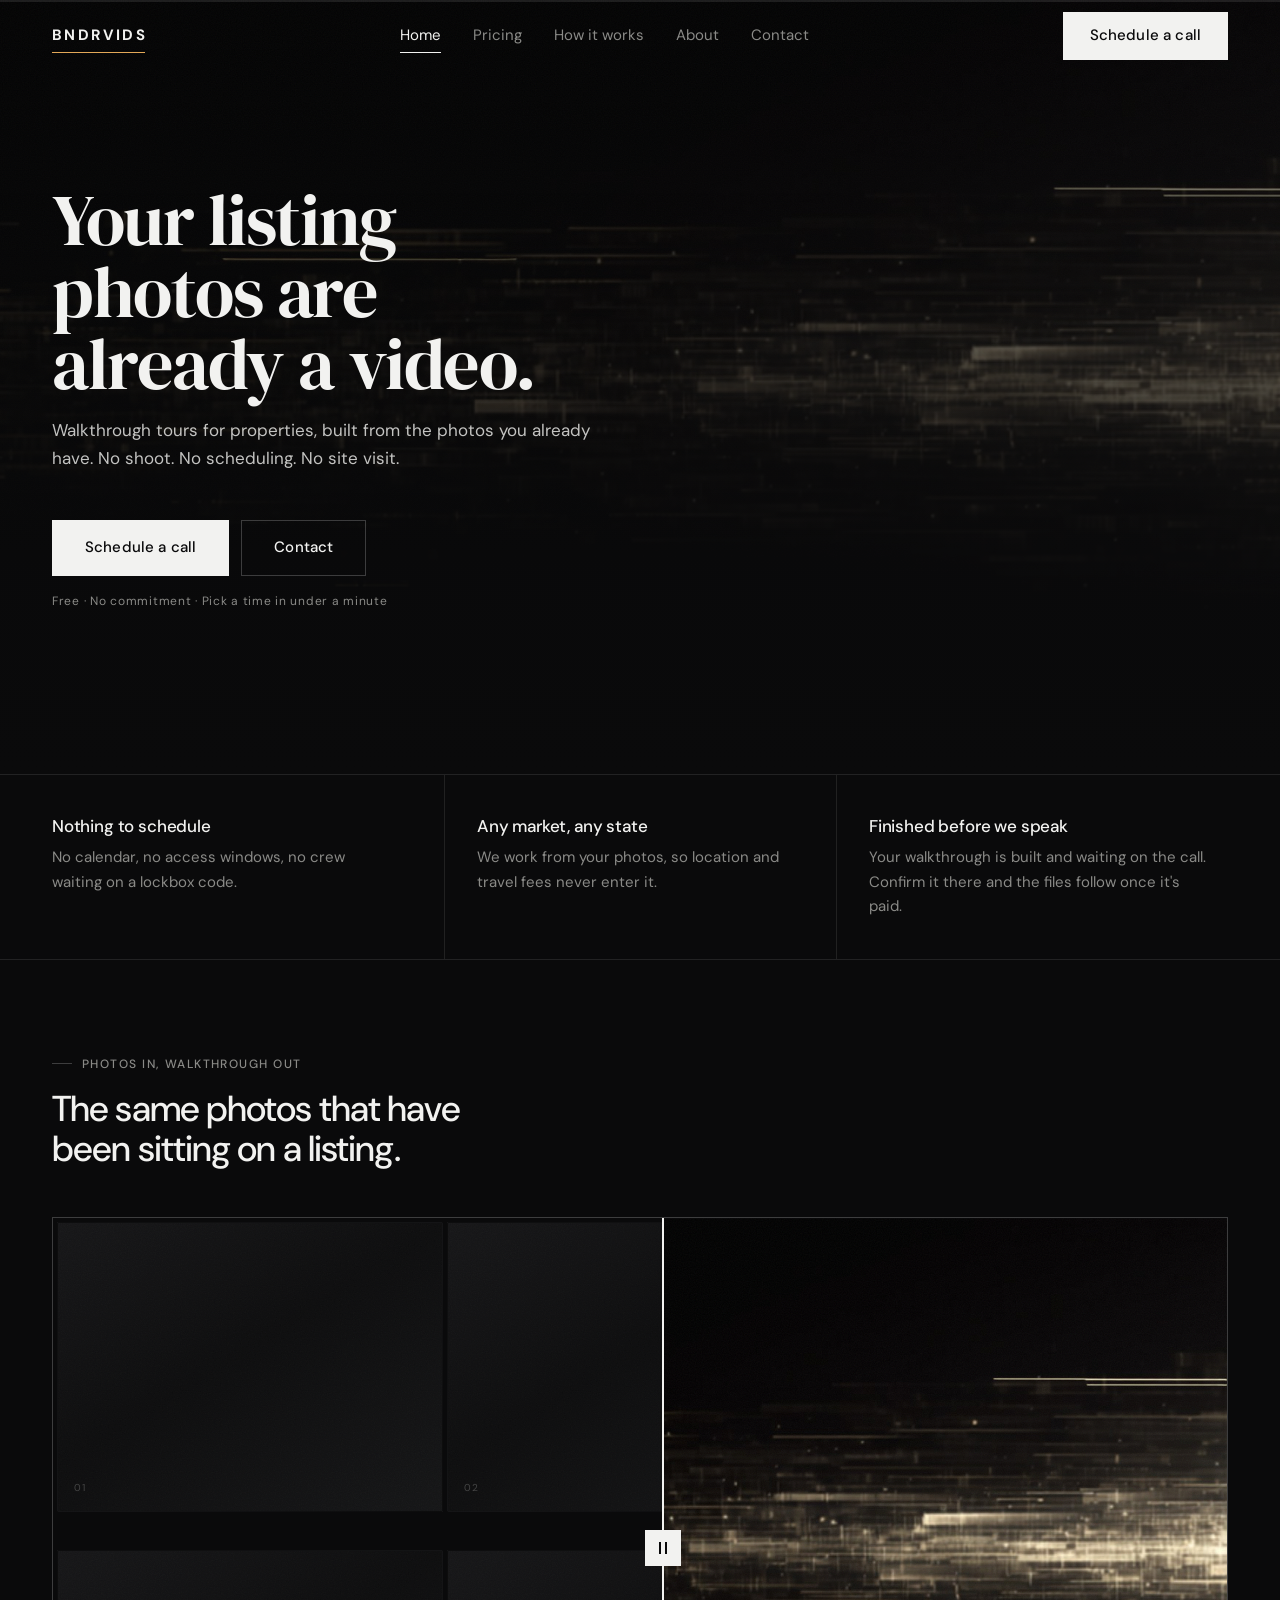
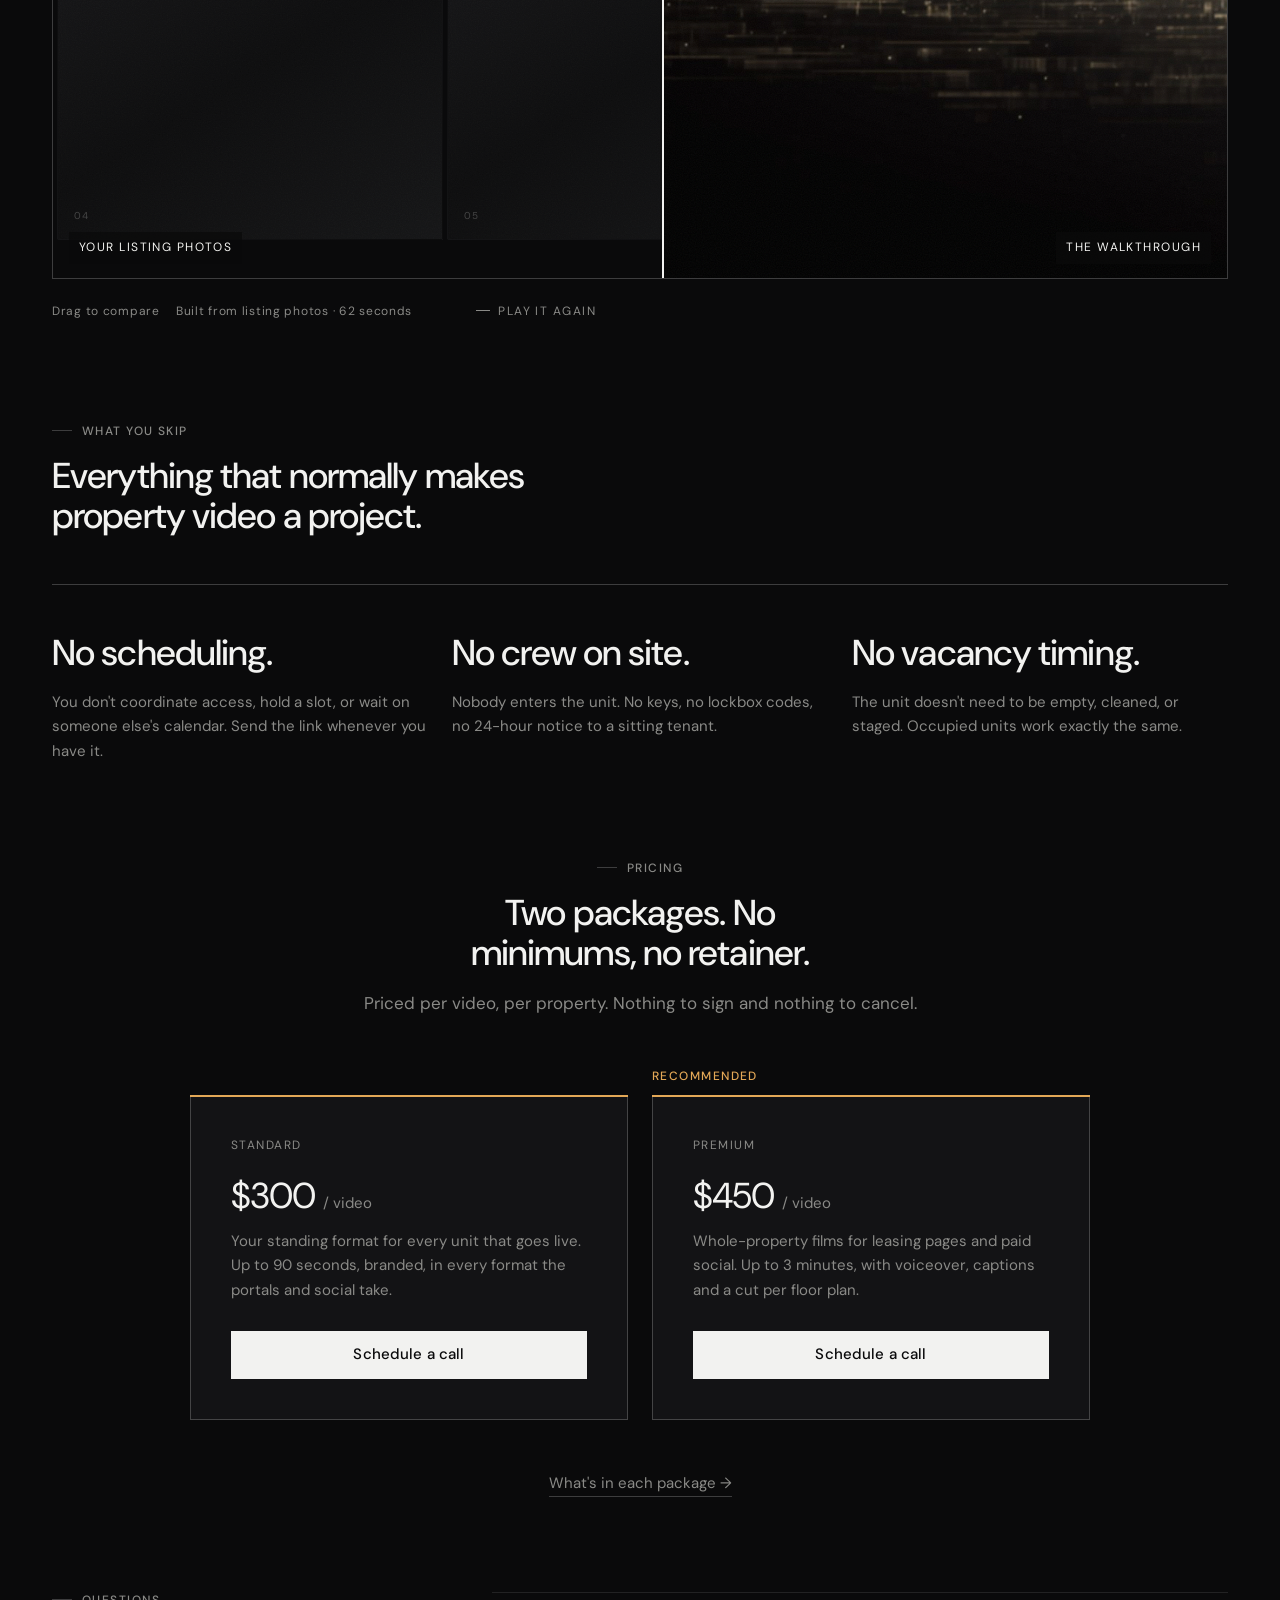
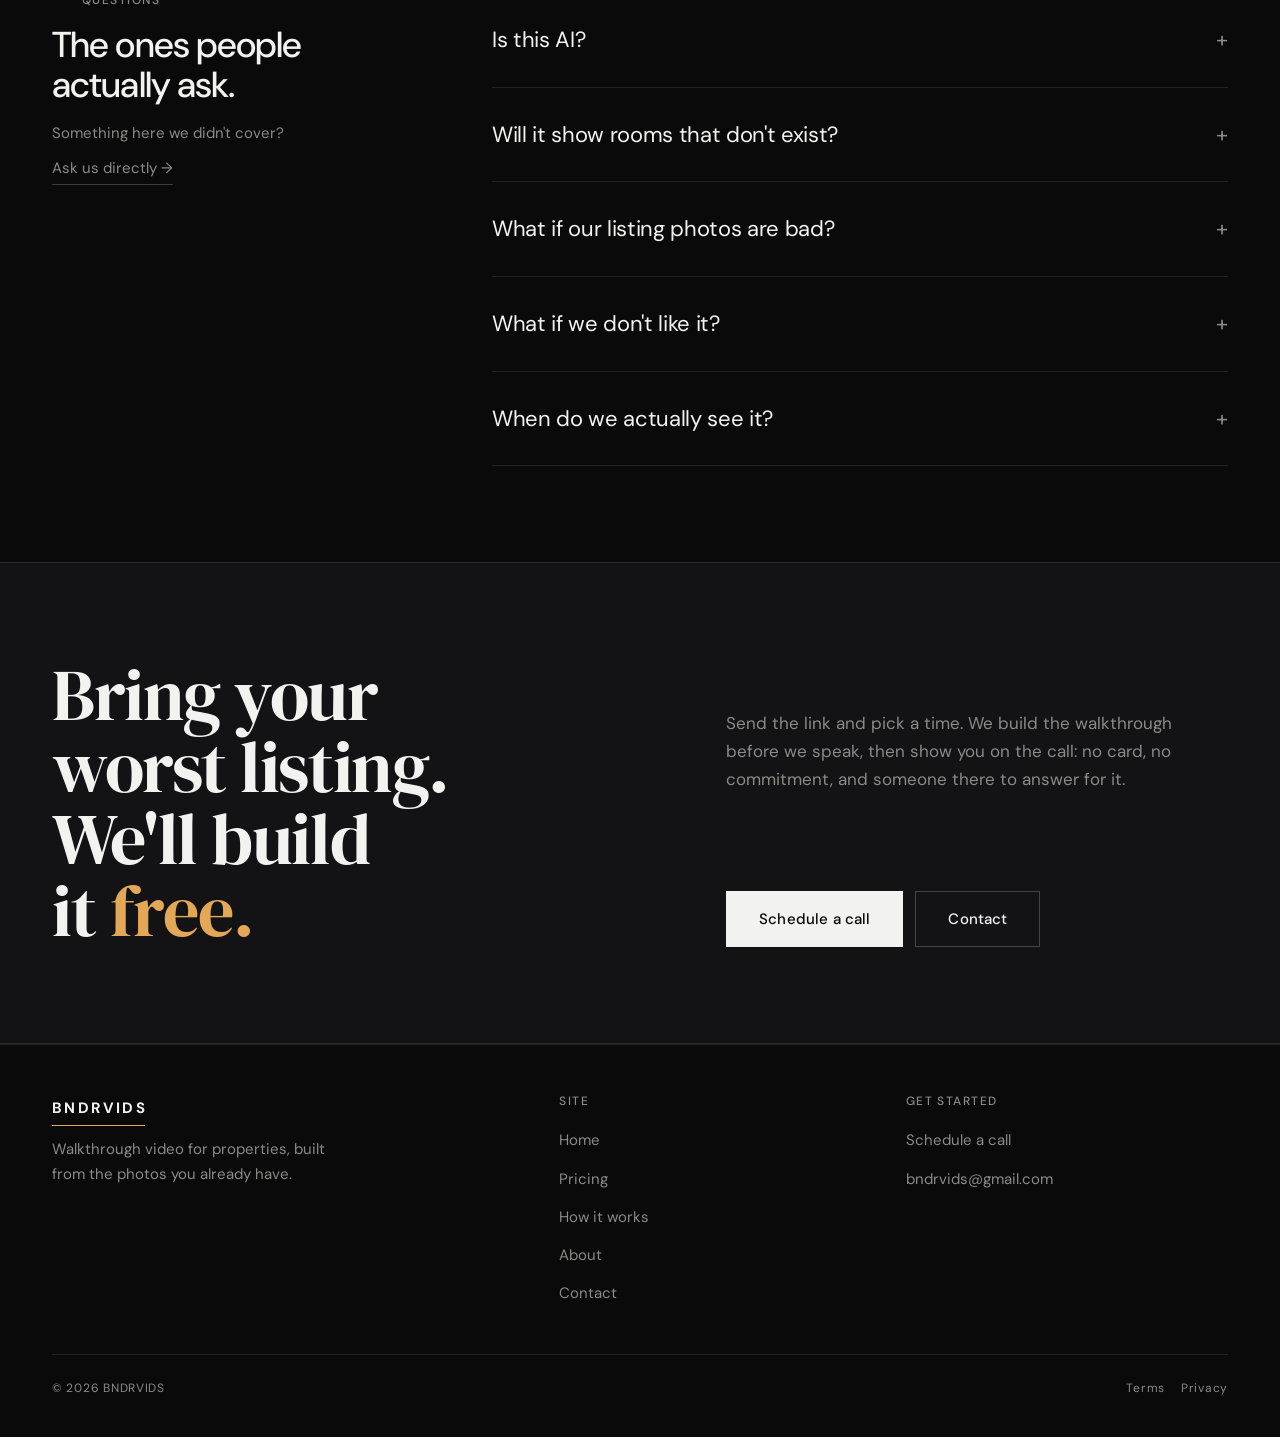
==== commit ac45bd8f: "Move the site fully onto Vercel, and add a scroll progress line Netlify is gone from the repo entire" ====
--- a/index.html
+++ b/index.html
@@ -88,6 +88,11 @@
 <body>
 <a class="skip" href="#main">Skip to content</a>
 
+<!-- How far into the page you are. A position readout, not decoration:
+     it moves only in response to a scroll the reader performed, and it
+     hides itself on pages too short to scroll. -->
+<div class="progress" data-progress aria-hidden="true"><div class="progress__bar"></div></div>
+
 <!-- ── Nav ──────────────────────────────────────────────────────────────── -->
 <header class="nav">
   <div class="container nav__inner">
--- a/assets/css/site.css
+++ b/assets/css/site.css
@@ -343,6 +343,38 @@
 @media (max-width: 480px) {
   .ctarow { flex-direction: column; align-items: stretch; }
   .ctarow .btn { width: 100%; }
+}
+
+/* --- Scroll progress ------------------------------------------------------
+   One 2px line across the top edge, filling as the page moves under you. It
+   is a position readout rather than an effect: nothing about it animates on
+   its own, it only ever reports a scroll the reader performed.
+
+   scaleX, not width, so tracking the scroll costs a composite rather than a
+   layout on every frame. No transition on the bar itself either: a transition
+   would make it lag the scroll it is supposed to be reporting.
+  ------------------------------------------------------------------------- */
+.progress {
+  position: fixed;
+  inset: 0 0 auto 0;
+  height: 2px;
+  z-index: 150;
+  background: var(--line);
+  pointer-events: none;
+  opacity: 0;
+  transition: opacity 300ms var(--ease);
+}
+/* Only shown once there is something to report. A bar sitting permanently
+   full on a short page is noise pretending to be information. */
+.progress.is-live { opacity: 1; }
+.progress__bar {
+  height: 100%;
+  background: var(--accent);
+  transform: scaleX(var(--p, 0));
+  transform-origin: 0 50%;
+}
+@media (prefers-reduced-motion: reduce) {
+  .progress { transition: none; }
 }
 
 /* --- Nav ------------------------------------------------------------------ */
@@ -1169,6 +1201,18 @@
   transition: color 300ms var(--ease);
 }
 .swap__replay:hover { color: var(--text); }
+/* 120x32 clears the 24px WCAG minimum but is still a small thing to hit with a
+   thumb. The hit area is expanded to 44px with a pseudo-element rather than by
+   growing the button, so the touch target moves and the layout does not. */
+.swap__replay { position: relative; }
+.swap__replay::after {
+  content: '';
+  position: absolute;
+  left: 0; right: 0;
+  top: 50%;
+  height: 44px;
+  transform: translateY(-50%);
+}
 .swap__replay::before {
   content: '';
   width: 14px; height: 1px;
@@ -1416,57 +1460,3 @@
 .footer__legal a:hover { color: var(--text); }
 
 
-/* --- Format switcher --------------------------------------------------------
-   Three delivery formats used to be three paragraphs asking the reader to
-   picture the difference in shape. Picking one now makes the frame that shape,
-   which is the difference. Click-driven; nothing here reacts to scroll.
-  ------------------------------------------------------------------------- */
-.formats { display: grid; grid-template-columns: 1fr; gap: var(--gap-block); }
-.formats__picker { display: flex; flex-wrap: wrap; gap: 8px; }
-.formats__tab {
-  display: inline-flex;
-  align-items: baseline;
-  gap: 10px;
-  padding: 12px 18px;
-  border: 1px solid var(--line-strong);
-  background: none;
-  color: var(--muted);
-  font-size: var(--t-sm);
-  min-height: 44px;
-  transition: color 300ms var(--ease), border-color 300ms var(--ease), background 300ms var(--ease);
-}
-.formats__tab em {
-  font-style: normal;
-  font-size: var(--t-micro);
-  letter-spacing: var(--ls-micro);
-  font-variant-numeric: tabular-nums;
-}
-.formats__tab:hover { color: var(--text); border-color: var(--text); }
-.formats__tab[aria-selected="true"] {
-  color: var(--base);
-  background: var(--text);
-  border-color: var(--text);
-}
-.formats__tab:focus-visible { outline: 2px solid var(--accent); outline-offset: 2px; }
-
-.formats__stage {
-  display: grid;
-  grid-template-columns: minmax(0, 420px) 1fr;
-  gap: var(--gap-block);
-  align-items: start;
-}
-/* The frame changes shape rather than cross-fading, because the shape IS the
-   information. Height is what moves, so it is the only thing transitioned. */
-.formats__frame {
-  aspect-ratio: var(--fmt, 16 / 9);
-  transition: aspect-ratio 420ms var(--ease);
-}
-.formats__copy h3 { margin-bottom: var(--gap-element); }
-.formats__copy p { color: var(--muted); font-size: var(--t-sm); max-width: 46ch; }
-@media (max-width: 860px) {
-  .formats__stage { grid-template-columns: 1fr; }
-  .formats__frame { max-width: 340px; }
-}
-@media (prefers-reduced-motion: reduce) {
-  .formats__frame { transition: none; }
-}
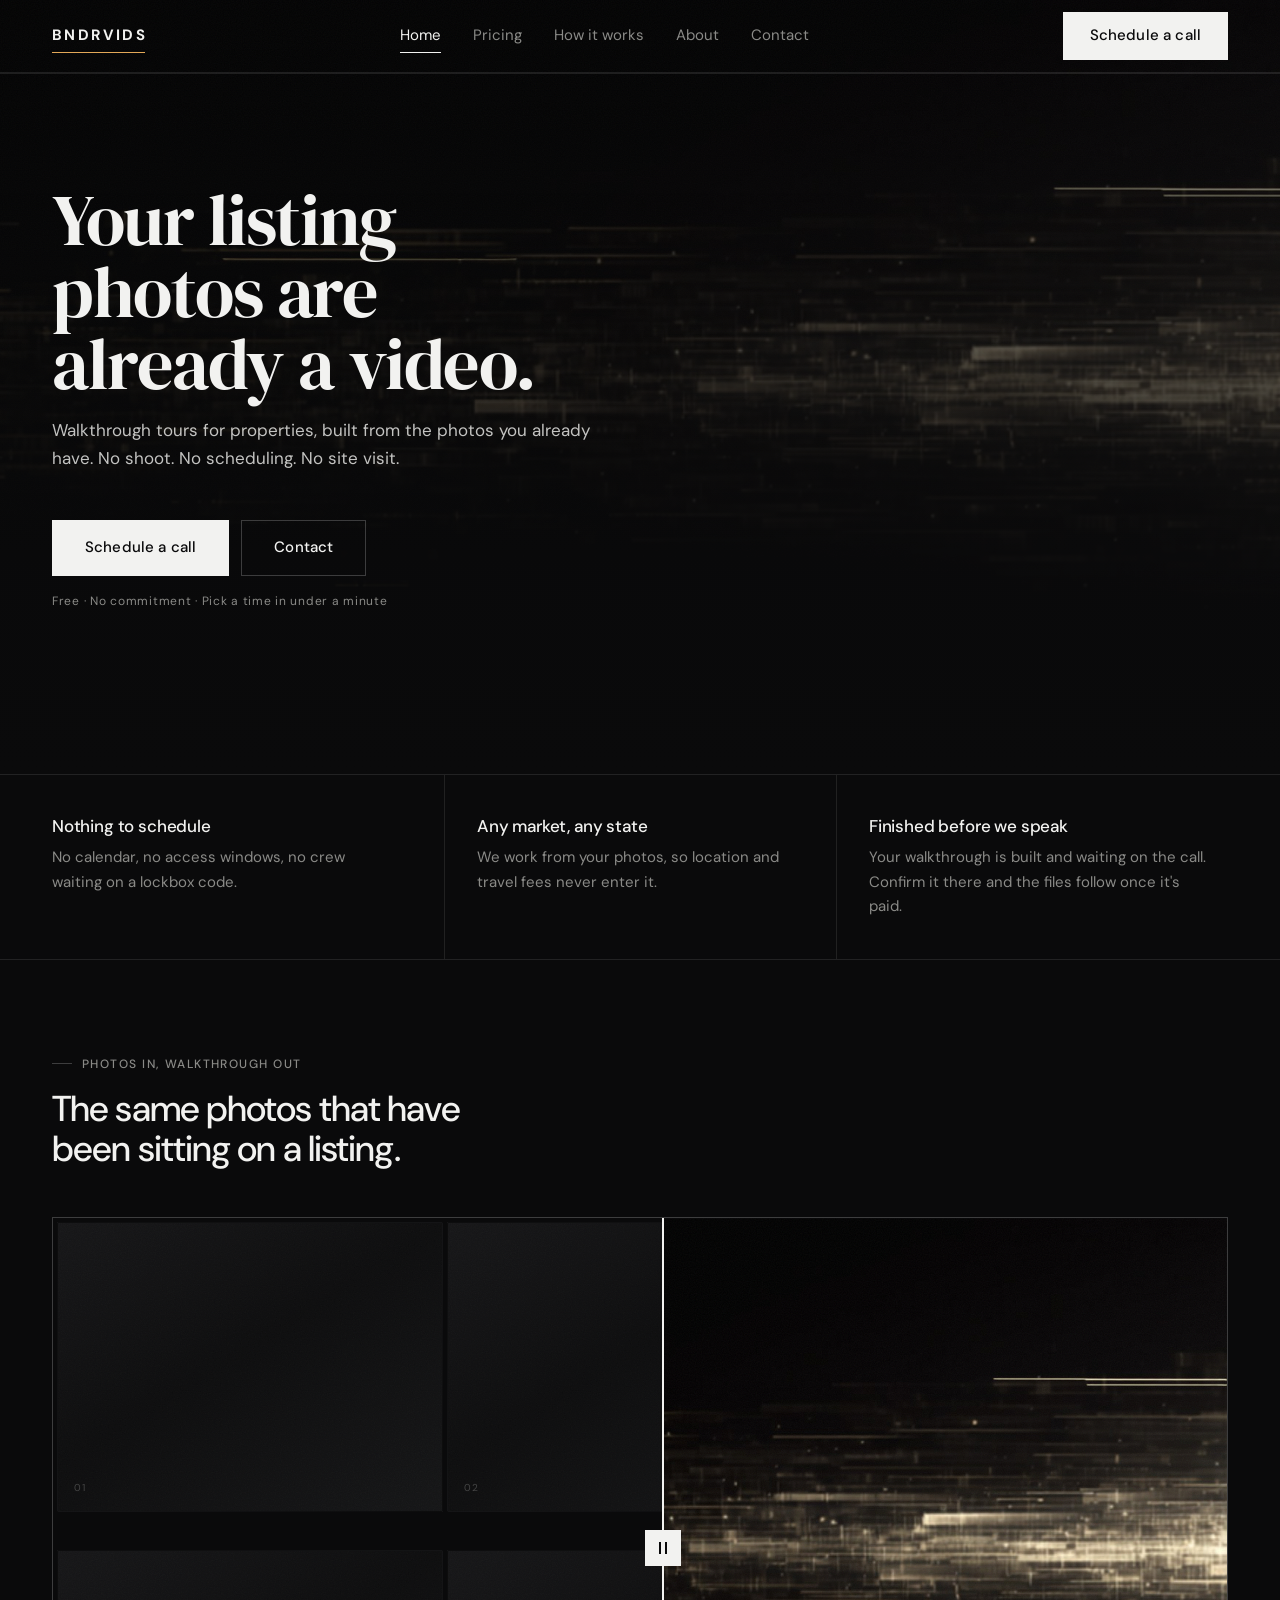
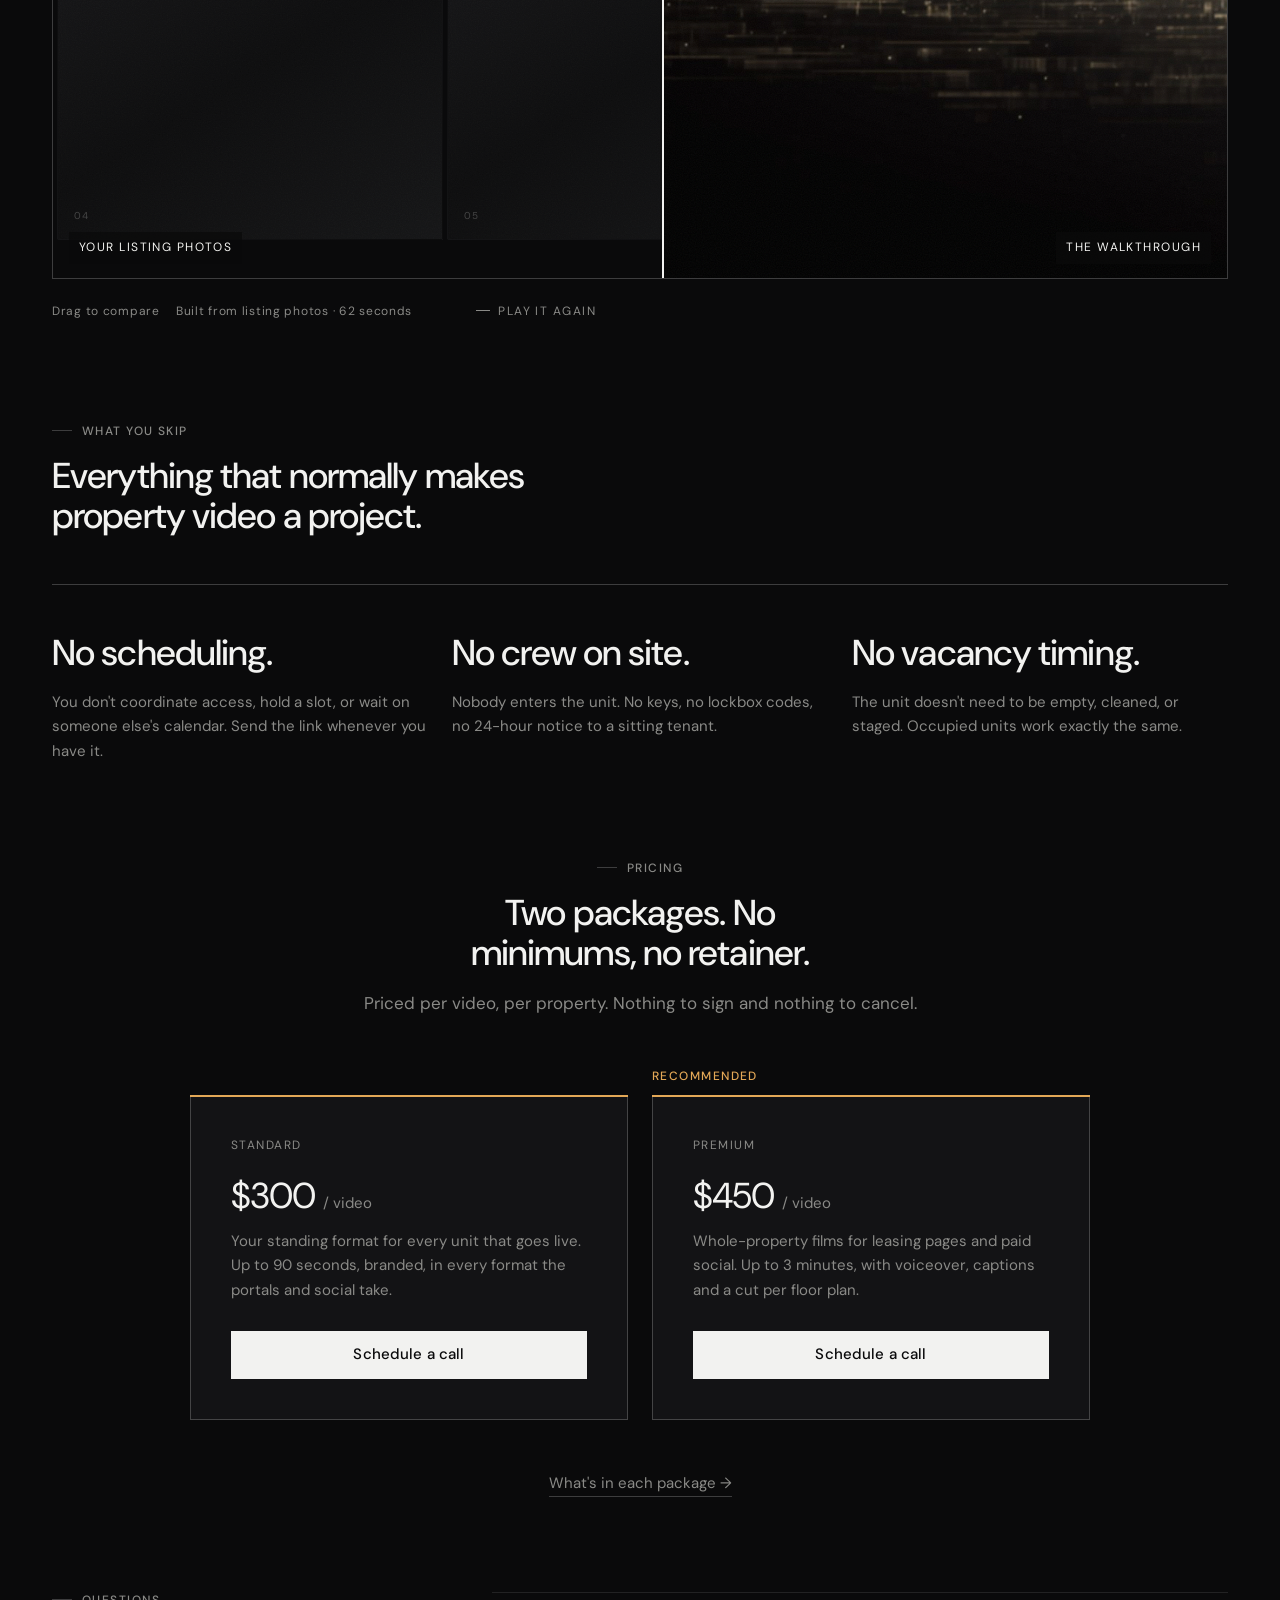
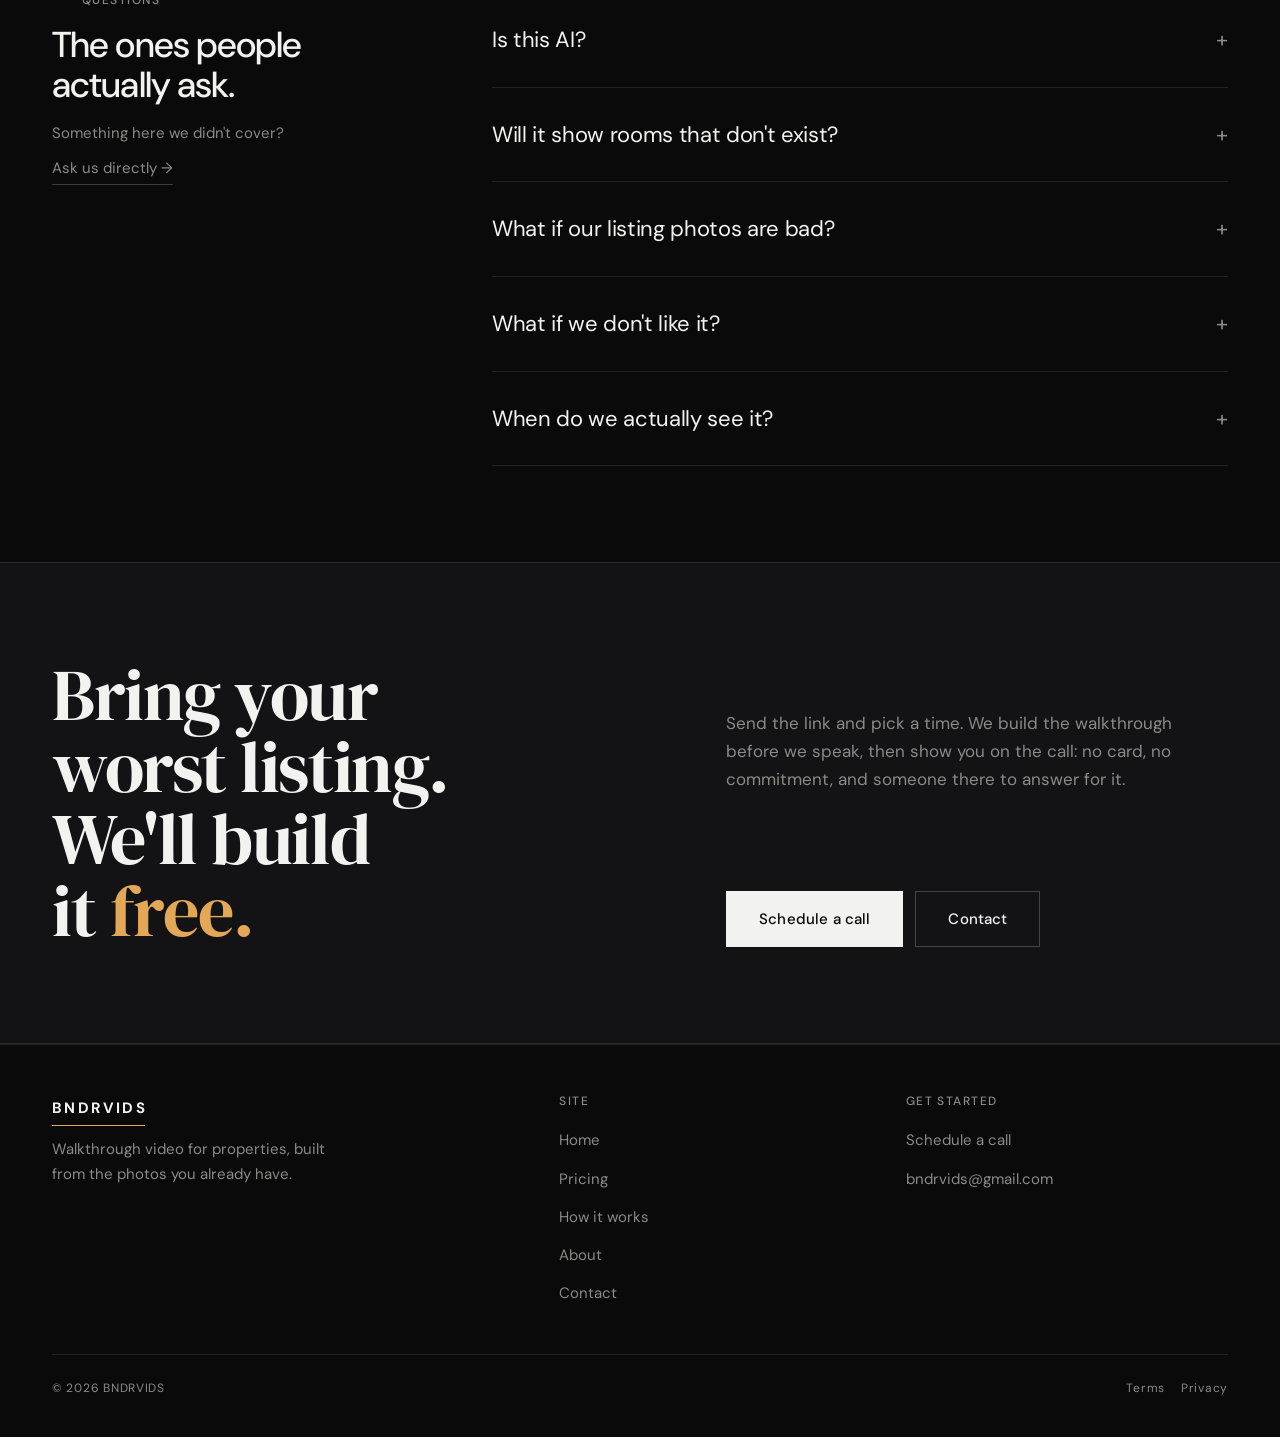
==== commit ffeabf8b: "Move the progress line onto the header's bottom edge It sat at the very top of the viewport, above t" ====
--- a/index.html
+++ b/index.html
@@ -88,11 +88,6 @@
 <body>
 <a class="skip" href="#main">Skip to content</a>
 
-<!-- How far into the page you are. A position readout, not decoration:
-     it moves only in response to a scroll the reader performed, and it
-     hides itself on pages too short to scroll. -->
-<div class="progress" data-progress aria-hidden="true"><div class="progress__bar"></div></div>
-
 <!-- ── Nav ──────────────────────────────────────────────────────────────── -->
 <header class="nav">
   <div class="container nav__inner">
@@ -111,6 +106,11 @@
     </div>
   </div>
 </header>
+
+<!-- How far into the page you are. A position readout, not decoration:
+     it moves only in response to a scroll the reader performed, and it
+     hides itself on pages too short to scroll. -->
+<div class="progress" data-progress aria-hidden="true"><div class="progress__bar"></div></div>
 
 <main id="main">
 
--- a/assets/css/site.css
+++ b/assets/css/site.css
@@ -127,6 +127,7 @@
      read back as a customer, the page kept losing its train of thought. 96
      still doubles the 48 block gap, so the hierarchy the rule protects is
      intact; the page is just no longer mostly air. */
+  --nav-h: 72px;
   --gap-section: 96px;
   --gap-block:    48px;
   --gap-element:  16px;
@@ -346,9 +347,13 @@
 }
 
 /* --- Scroll progress ------------------------------------------------------
-   One 2px line across the top edge, filling as the page moves under you. It
-   is a position readout rather than an effect: nothing about it animates on
-   its own, it only ever reports a scroll the reader performed.
+   One 2px line sitting on the header's bottom edge, filling as the page moves
+   under you. It is a position readout rather than an effect: nothing about it
+   animates on its own, it only ever reports a scroll the reader performed.
+
+   Its track is var(--line), which is the same colour .nav.is-scrolled gives
+   its bottom border — so the header's rule and the empty part of the track
+   read as one continuous line, and the amber fills along it.
 
    scaleX, not width, so tracking the scroll costs a composite rather than a
    layout on every frame. No transition on the bar itself either: a transition
@@ -356,7 +361,8 @@
   ------------------------------------------------------------------------- */
 .progress {
   position: fixed;
-  inset: 0 0 auto 0;
+  top: var(--nav-h);
+  left: 0; right: 0;
   height: 2px;
   z-index: 150;
   background: var(--line);
@@ -367,6 +373,11 @@
 /* Only shown once there is something to report. A bar sitting permanently
    full on a short page is noise pretending to be information. */
 .progress.is-live { opacity: 1; }
+/* The mobile menu panel opens at exactly this offset and locks body scroll
+   while it is up, so the line would sit frozen across the top of the menu,
+   reporting a scroll nobody can perform. Requires .progress to follow .nav in
+   source order, which is why the markup sits below </header>. */
+.nav.is-open ~ .progress { opacity: 0; }
 .progress__bar {
   height: 100%;
   background: var(--accent);
@@ -381,7 +392,7 @@
 .nav {
   position: fixed;
   inset: 0 0 auto 0;
-  height: 72px;
+  height: var(--nav-h);
   z-index: 100;
   display: flex;
   align-items: center;
@@ -445,9 +456,9 @@
        its position:fixed descendants — so `bottom: 0` resolved against the 72px
        header and collapsed this panel to 53px. Sizing it in viewport units
        keeps it independent of that. */
-    top: 72px; left: 0; right: 0;
-    height: calc(100vh - 72px);
-    height: calc(100svh - 72px);
+    top: var(--nav-h); left: 0; right: 0;
+    height: calc(100vh - var(--nav-h));
+    height: calc(100svh - var(--nav-h));
     flex-direction: column;
     align-items: stretch;
     gap: 0;
